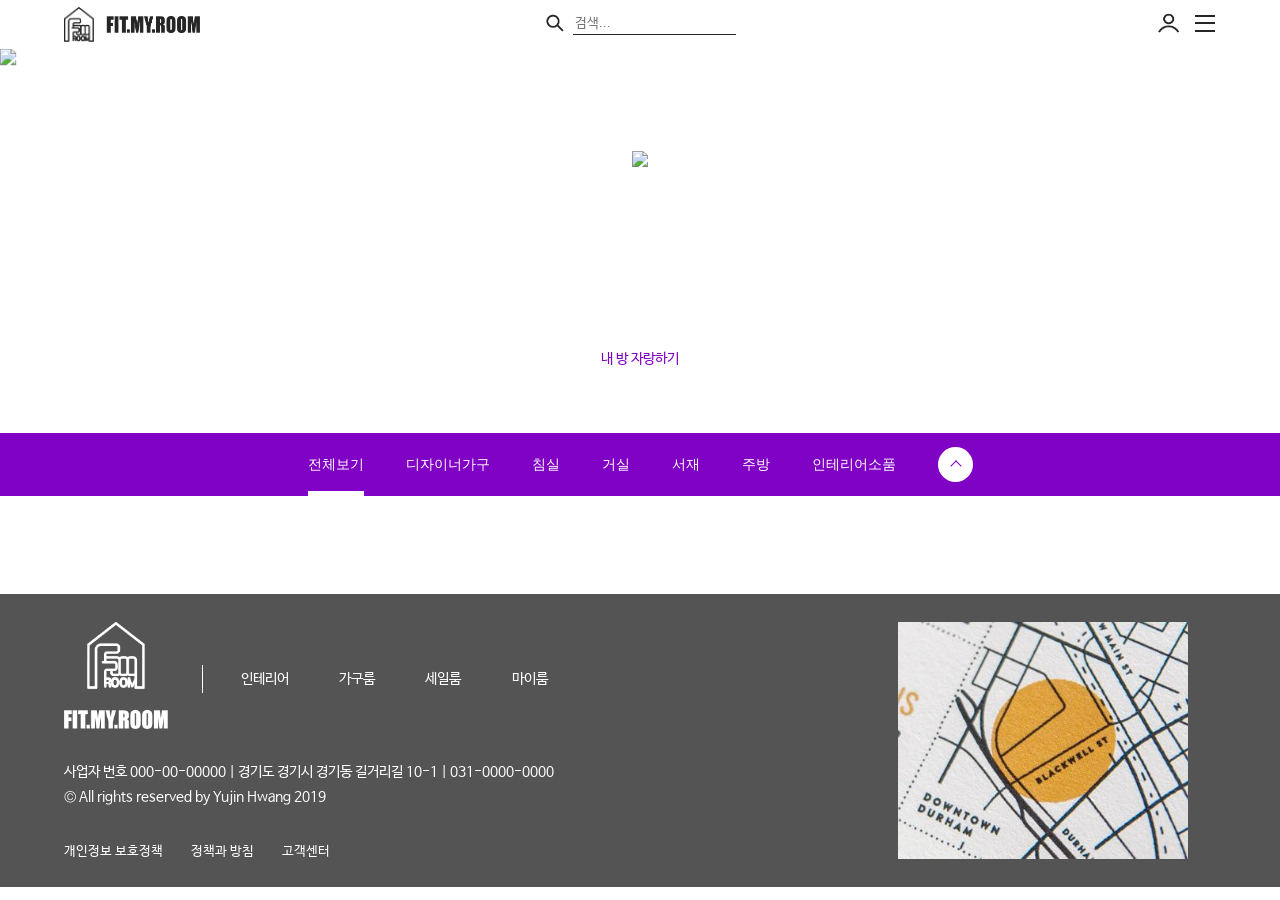
==== furniture/index.html @ b753b4b2 "190417" ====
<!DOCTYPE html>
<html lang="ko">
<head>
	<meta charset="UTF-8">
	<meta http-equiv="Content-Type" content="text/html; charset=utf-8" />
	<meta name="viewport" content="width=device-width, initial-scale=1, shrink-to-fit=no">
	<meta name="author" content="Yujin Hwang" />
	<meta name="description" content="Study case for my portfolio" />
	<meta name="Resource-type" content="Document" />
	<meta http-equiv="X-UA-Compatible" content="IE=edge" />
	<meta property="og:title" content="핏마이룸">
	<meta property="og:image" content="https://majinmaru.github.io/fitmyroom/common/images/og.jpg">
	<meta property="og:description" content="인테리어 공유 기반 가구 쇼핑몰">
	<title>FIT-MY-ROOM:FURNITURE</title>
	<link rel="stylesheet" type="text/css" href="https://majinmaru.github.io/fitmyroom/vendor/stylesheets/reset.css" />
	<link rel="stylesheet" type="text/css" href="https://majinmaru.github.io/fitmyroom/common/stylesheets/css/header.css" />
	<link rel="stylesheet" type="text/css" href="stylesheets/css/index.css" />
	<link rel="stylesheet" type="text/css" href="https://majinmaru.github.io/fitmyroom/common/stylesheets/css/footer.css" />
	<script src="https://ajax.googleapis.com/ajax/libs/jquery/1.8.3/jquery.min.js"></script>
</head>
<body>
	<header class="header">
		<div class="nav">
			<div class="nav-left">
				<a href="https://majinmaru.github.io/fitmyroom/home/index.html" class="nav-left__symbol">
					<img src="https://majinmaru.github.io/fitmyroom/common/images/symbol.png" />
				</a>
				<a href="https://majinmaru.github.io/fitmyroom/home/index.html" class="nav-left__logo">
					<img src="https://majinmaru.github.io/fitmyroom/common/images/logo.png" />
				</a>
			</div>
			<div class="nav-center">
				<div class="nav-center__search-icon">
					<img src="https://majinmaru.github.io/fitmyroom/common/images/search-icon.png" />
				</div>
				<div class="nav-center__search-input">
					<input type="text" name="검색" placeholder="검색...">
				</div>
			</div>
			<div class="nav-right">
				<div class="nav-right__login">
					<img src="https://majinmaru.github.io/fitmyroom/common/images/login.png" />
				</div>
				<div class="nav-right__menu">
					<span></span>
					<span></span>
					<span></span>
				</div>
			</div>
		</div>
		<div class="bottom">
			<div class="bottom-gnb">
				<ul class="gnb-list">
					<li class="gnb-list__tab">
						<span>인테리어</span>
					</li>
					<li class="gnb-list__tab">
						<span>가구룸</span>
					</li>
					<li class="gnb-list__tab">
						<span>세일룸</span>
					</li>
					<li class="gnb-list__tab">
						<span>마이룸</span>
					</li>
				</ul>
				<div class="gnb-content">
					<div class="gnb-content__box">
						<a href="https://majinmaru.github.io/fitmyroom/interior/index.html" class="box-goto">
							<span>전체보기</span>
						</a>
						<a href="#" class="box-goto">
							<span>명예의 전당</span>
						</a>
						<a href="#" class="box-goto">
							<span>트렌드 2019</span>
						</a>
						<a href="#" class="box-goto">
							<span>룩마이룸</span>
						</a>
					</div>
					<div class="gnb-content__box">
						<a href="https://majinmaru.github.io/fitmyroom/furniture/index.html" class="box-goto">
							<span>전체보기</span>
						</a>
						<a href="#" class="box-goto">
							<span>디자이너 가구</span>
						</a>
						<a href="#" class="box-goto">
							<span>침실</span>
						</a>
						<a href="#" class="box-goto">
							<span>거실</span>
						</a>
						<a href="#" class="box-goto">
							<span>서재</span>
						</a>
						<a href="#" class="box-goto">
							<span>주방</span>
						</a>
						<a href="#" class="box-goto">
							<span>인테리어 소품</span>
						</a>
					</div>
					<div class="gnb-content__box">
						<a href="#" class="box-goto">
							<span>전체보기</span>
						</a>
						<a href="#" class="box-goto">
							<span>2019 S/S 기획전</span>
						</a>
						<a href="#" class="box-goto">
							<span>타임세일</span>
						</a>
						<a href="#" class="box-goto">
							<span>클리어런스</span>
						</a>
					</div>
					<div class="gnb-content__box">
						<a href="#" class="box-goto">
							<span>로그인</span>
						</a>
						<a href="#" class="box-goto">
							<span>마이페이지</span>
						</a>
						<a href="#" class="box-goto">
							<span>장바구니</span>
						</a>
					</div>
				</div>
			</div>
			<div class="bottom-ad">
				<img src="https://majinmaru.github.io/fitmyroom/common/images/nav-ad.jpg">
				<p class="ad-text">2019 S/S 조명</p>
			</div>
		</div>
	</header>
	<section class="main">
		<div class="main-bg">
			<img src="./images/main-bg.jpg" />
		</div>
		<div class="main-text">
			<div class="main-text__title">
				<img src="./images/title.png" />
			</div>
			<div class="main-text__desc">하늘 아래 같은 방은 없다</div>
			<a href="#" class="main-text__btn">내 방 자랑하기</a>
		</div>
	</section>
	<section class="lnb">
		<ul class="lnb-list">
			<li class="lnb-tab active"><a href="#">전체보기</a></li>
			<li class="lnb-tab"><a href="#">디자이너가구</a></li>
			<li class="lnb-tab"><a href="#">침실</a></li>
			<li class="lnb-tab"><a href="#">거실</a></li>
			<li class="lnb-tab"><a href="#">서재</a></li>
			<li class="lnb-tab"><a href="#">주방</a></li>
			<li class="lnb-tab"><a href="#">인테리어소품</a></li>
			<li class="lnb-top-btn"><span class="scroll-top-btn"></span></li>
		</ul>
	</section>


	<footer class="footer">
		<div class="footer-info">
			<div class="footer-info__top">
				<a href="https://majinmaru.github.io/fitmyroom/home/index.html" class="top-logo">
					<img src="https://majinmaru.github.io/fitmyroom/common/images/logo-full-white.png" alt="로고" />
				</a>
				<div class="top-sitemap">
					<div class="top-sitemap__tab">
						<a href="https://majinmaru.github.io/fitmyroom/interior/index.html">인테리어</a>
					</div>
					<div class="top-sitemap__tab">
						<a href="#">가구룸</a>
					</div>
					<div class="top-sitemap__tab">
						<a href="#">세일룸</a>
					</div>
					<div class="top-sitemap__tab">
						<a href="#">마이룸</a>
					</div>
				</div>
			</div>
			<div class="footer-info__bottom">
				<div class="bottom-text">
					<p class="text-company">사업자 번호 000-00-00000  |  경기도 경기시 경기동 길거리길 10-1  |  031-0000-0000</p>
					<p class="text-rights">&copy; All rights reserved by Yujin Hwang 2019</p>
				</div>
				<div class="bottom-tab">
					<span>개인정보 보호정책</span>
					<span>정책과 방침</span>
					<span>고객센터</span>
				</div>
			</div>
		</div>
		<div class="footer-map">
			<div class="footer-map__img"></div>
		</div>
	</footer>
	<script type="text/javascript" src="https://majinmaru.github.io/fitmyroom/common/javascripts/common.js"></script>
	<script type="text/javascript" src="./javascripts/index.js"></script>
</body>
</html>
---- furniture/stylesheets/css/index.css ----
@font-face { font-family: 'impactregular'; src: url("../../../font/impact_0.ttf") format("woff"); font-weight: normal; font-style: normal; }
@font-face { font-family: 'BM DoHyeon'; src: url("../../../font/BMDoHyeon.eot"); src: url("../../../font/BMDoHyeon.eot?#iefix") format("embedded-opentype"), url("../../../font/BMDoHyeon.woff2") format("woff2"), url("../../../font/BMDoHyeon.woff") format("woff"), url("../../../font/BMDoHyeon.ttf") format("truetype"); font-weight: normal; font-style: normal; }
/*
@font-face { 
	font-family: 'NanumBarunGothic'; 
	font-style: normal; 
	font-weight: 400; 
	src: url('https://cdn.jsdelivr.net/font-nanumlight/1.0/NanumBarunGothicWeb.eot'); 
	src: url('https://cdn.jsdelivr.net/font-nanumlight/1.0/NanumBarunGothicWeb.eot?#iefix') format('embedded-opentype'), 
		url('https://cdn.jsdelivr.net/font-nanumlight/1.0/NanumBarunGothicWeb.woff') format('woff'), 
		url('https://cdn.jsdelivr.net/font-nanumlight/1.0/NanumBarunGothicWeb.ttf') format('truetype'); 
} 
@font-face { 
	font-family: 'NanumBarunGothic'; 
	font-style: normal; 
	font-weight: 700; 
	src: url('https://cdn.jsdelivr.net/font-nanumlight/1.0/NanumBarunGothicWebBold.eot'); 
	src: url('https://cdn.jsdelivr.net/font-nanumlight/1.0/NanumBarunGothicWebBold.eot?#iefix') format('embedded-opentype'), 
		url('https://cdn.jsdelivr.net/font-nanumlight/1.0/NanumBarunGothicWebBold.woff') format('woff'), 
		url('https://cdn.jsdelivr.net/font-nanumlight/1.0/NanumBarunGothicWebBold.ttf') format('truetype') 
} 

@font-face { 
	font-family: 'NanumBarunGothic'; 
	font-style: normal; 
	font-weight: 300; 
	src: url('https://cdn.jsdelivr.net/font-nanumlight/1.0/NanumBarunGothicWebLight.eot'); 
	src: url('https://cdn.jsdelivr.net/font-nanumlight/1.0/NanumBarunGothicWebLight.eot?#iefix') format('embedded-opentype'), 
	url('https://cdn.jsdelivr.net/font-nanumlight/1.0/NanumBarunGothicWebLight.woff') format('woff'), 
	url('https://cdn.jsdelivr.net/font-nanumlight/1.0/NanumBarunGothicWebLight.ttf') format('truetype'); 
}
*/
@font-face { font-family: 'NanumBarunGothic'; src: url("../../../font/NanumBarunGothicLight.eot"); src: url("../../../font/NanumBarunGothicLight.eot?#iefix") format("embedded-opentype"), url("../../../font/NanumBarunGothicLight.woff2") format("woff2"), url("../../../font/NanumBarunGothicLight.woff") format("woff"), url("../../../font/NanumBarunGothicLight.ttf") format("truetype"); font-weight: 300; font-style: normal; }
@font-face { font-family: 'NanumBarunGothic'; src: url("../../../font/NanumBarunGothic.eot"); src: url("../../../font/NanumBarunGothic.eot?#iefix") format("embedded-opentype"), url("../../../font/NanumBarunGothic.woff2") format("woff2"), url("../../../font/NanumBarunGothic.woff") format("woff"), url("../../../font/NanumBarunGothic.ttf") format("truetype"); font-weight: normal; font-style: normal; }
@font-face { font-family: 'NanumBarunGothic'; src: url("../../../font/NanumBarunGothicBold.eot"); src: url("../../../font/NanumBarunGothicBold.eot?#iefix") format("embedded-opentype"), url("../../../font/NanumBarunGothicBold.woff2") format("woff2"), url("../../../font/NanumBarunGothicBold.woff") format("woff"), url("../../../font/NanumBarunGothicBold.ttf") format("truetype"); font-weight: bold; font-style: normal; }
@font-face { font-family: 'NanumBarunGothic'; src: url("../../../font/NanumBarunGothicUltraLight.eot"); src: url("../../../font/NanumBarunGothicUltraLight.eot?#iefix") format("embedded-opentype"), url("../../../font/NanumBarunGothicUltraLight.woff2") format("woff2"), url("../../../font/NanumBarunGothicUltraLight.woff") format("woff"), url("../../../font/NanumBarunGothicUltraLight.ttf") format("truetype"); font-weight: 200; font-style: normal; }
@-webkit-keyframes to-left { 0% { -webkit-transform: translate(20px, 0); opacity: 0; }
  50% { opacity: 1; }
  100% { -webkit-transform: translate(0, 0); opacity: 1; } }
@-moz-keyframes to-left { 0% { -moz-transform: translate(20px, 0); opacity: 0; }
  50% { opacity: 1; }
  100% { -moz-transform: translate(0, 0); opacity: 1; } }
@keyframes to-left { 0% { transform: translate(20px, 0); opacity: 0; }
  50% { opacity: 1; }
  100% { transform: translate(0, 0); opacity: 1; } }
@-webkit-keyframes navi-line { 0% { width: 0; }
  100% { width: 100%; } }
@-moz-keyframes navi-line { 0% { width: 0; }
  100% { width: 100%; } }
@keyframes navi-line { 0% { width: 0; }
  100% { width: 100%; } }
@-webkit-keyframes bg-move { 0% { background-position: 0% 0%; }
  100% { background-position: 50% 80%; } }
@-moz-keyframes bg-move { 0% { background-position: 0% 0%; }
  100% { background-position: 50% 80%; } }
@keyframes bg-move { 0% { background-position: 0% 0%; }
  100% { background-position: 50% 80%; } }
@-webkit-keyframes img-scale { 0% { -webkit-transform: scale(1); }
  100% { -webkit-transform: scale(1.05); } }
@-moz-keyframes img-scale { 0% { -moz-transform: scale(1); }
  100% { -moz-transform: scale(1.05); } }
@keyframes img-scale { 0% { transform: scale(1); }
  100% { transform: scale(1.05); } }
html { font-size: 14px; -webkit-font-smoothing: antialiased; -moz-osx-font-smoothing: grayscale; text-rendering: optimizeLegibility; }

body { width: 100%; overflow-x: hidden; }

.margin { width: 100%; position: relative; height: 3.5rem; }

.main { width: 100%; position: relative; }
.main .main-bg { width: 100%; height: 30vw; position: relative; overflow: hidden; }
.main .main-bg img { width: 100%; -webkit-animation: img-scale 5s ease; animation: img-scale 5s ease; -webkit-transform: scale(1.05); -ms-transform: scale(1.05); transform: scale(1.05); }
.main .main-text { width: 21%; height: 20vw; position: absolute; top: 5vw; left: 39.5%; -webkit-box-sizing: border-box; -moz-box-sizing: border-box; box-sizing: border-box; padding: 3%; }
.main .main-text .main-text__title { width: 100%; height: 30%; display: -webkit-box; display: -ms-flexbox; display: flex; -webkit-box-pack: center; -ms-flex-pack: center; justify-content: center; }
.main .main-text .main-text__title img { height: 100%; }
.main .main-text .main-text__desc { width: 50%; margin-left: 25%; text-align: center; font-family: 'NanumBarunGothic'; font-weight: bold; font-size: 1rem; letter-spacing: 0.2rem; color: white; line-height: 1.5; word-break: keep-all; margin-top: 3rem; }
.main .main-text .main-text__btn { text-decoration: none; color: #8002c4; font-family: 'NanumBarunGothic'; font-size: 1rem; width: 100%; text-align: center; width: 70%; height: 3rem; line-height: 3rem; background-color: white; -webkit-transition: all 0.5s ease; -o-transition: all 0.5s ease; transition: all 0.5s ease; margin-left: 15%; display: block; margin-top: 2rem; }
.main .main-text .main-text__btn:hover { background-color: #a537ed; color: white; }

.lnb { width: 100%; position: relative; }
.lnb .lnb-list { width: 100%; height: 4.5rem; display: -webkit-box; display: -ms-flexbox; display: flex; -webkit-box-sizing: border-box; -moz-box-sizing: border-box; box-sizing: border-box; -webkit-box-pack: center; -ms-flex-pack: center; justify-content: center; padding: 0 15%; background-color: #8002c4; }
.lnb .lnb-list .lnb-tab { list-style: none; display: inline; margin-left: 3rem; height: 4.5rem; position: relative; }
.lnb .lnb-list .lnb-tab:nth-of-type(1) { margin-left: 0; }
.lnb .lnb-list .lnb-tab.active:after { content: ''; position: absolute; bottom: 0; left: calc((100% - 4rem) / 2); width: 4rem; height: 5px; background-color: white; }
.lnb .lnb-list .lnb-tab a { line-height: 4.5rem; font-size: 1rem; color: white; text-decoration: none; display: inline; }
.lnb .lnb-list .lnb-top-btn { list-style: none; display: inline; margin-left: 3rem; height: 4.5rem; position: relative; }
.lnb .lnb-list .lnb-top-btn .scroll-top-btn { width: 2.5rem; height: 2.5rem; border-radius: 2.5rem; background-color: white; position: relative; margin-top: 1rem; display: inline-block; }
.lnb .lnb-list .lnb-top-btn .scroll-top-btn:after { content: ''; width: 0.5rem; height: 0.5rem; border-top: 1px solid #8002c4; border-left: 1px solid #8002c4; display: inline-block; position: absolute; top: 1.1rem; left: 1rem; -webkit-transform: rotate(45deg); -ms-transform: rotate(45deg); transform: rotate(45deg); cursor: pointer; }

/*# sourceMappingURL=index.css.map */
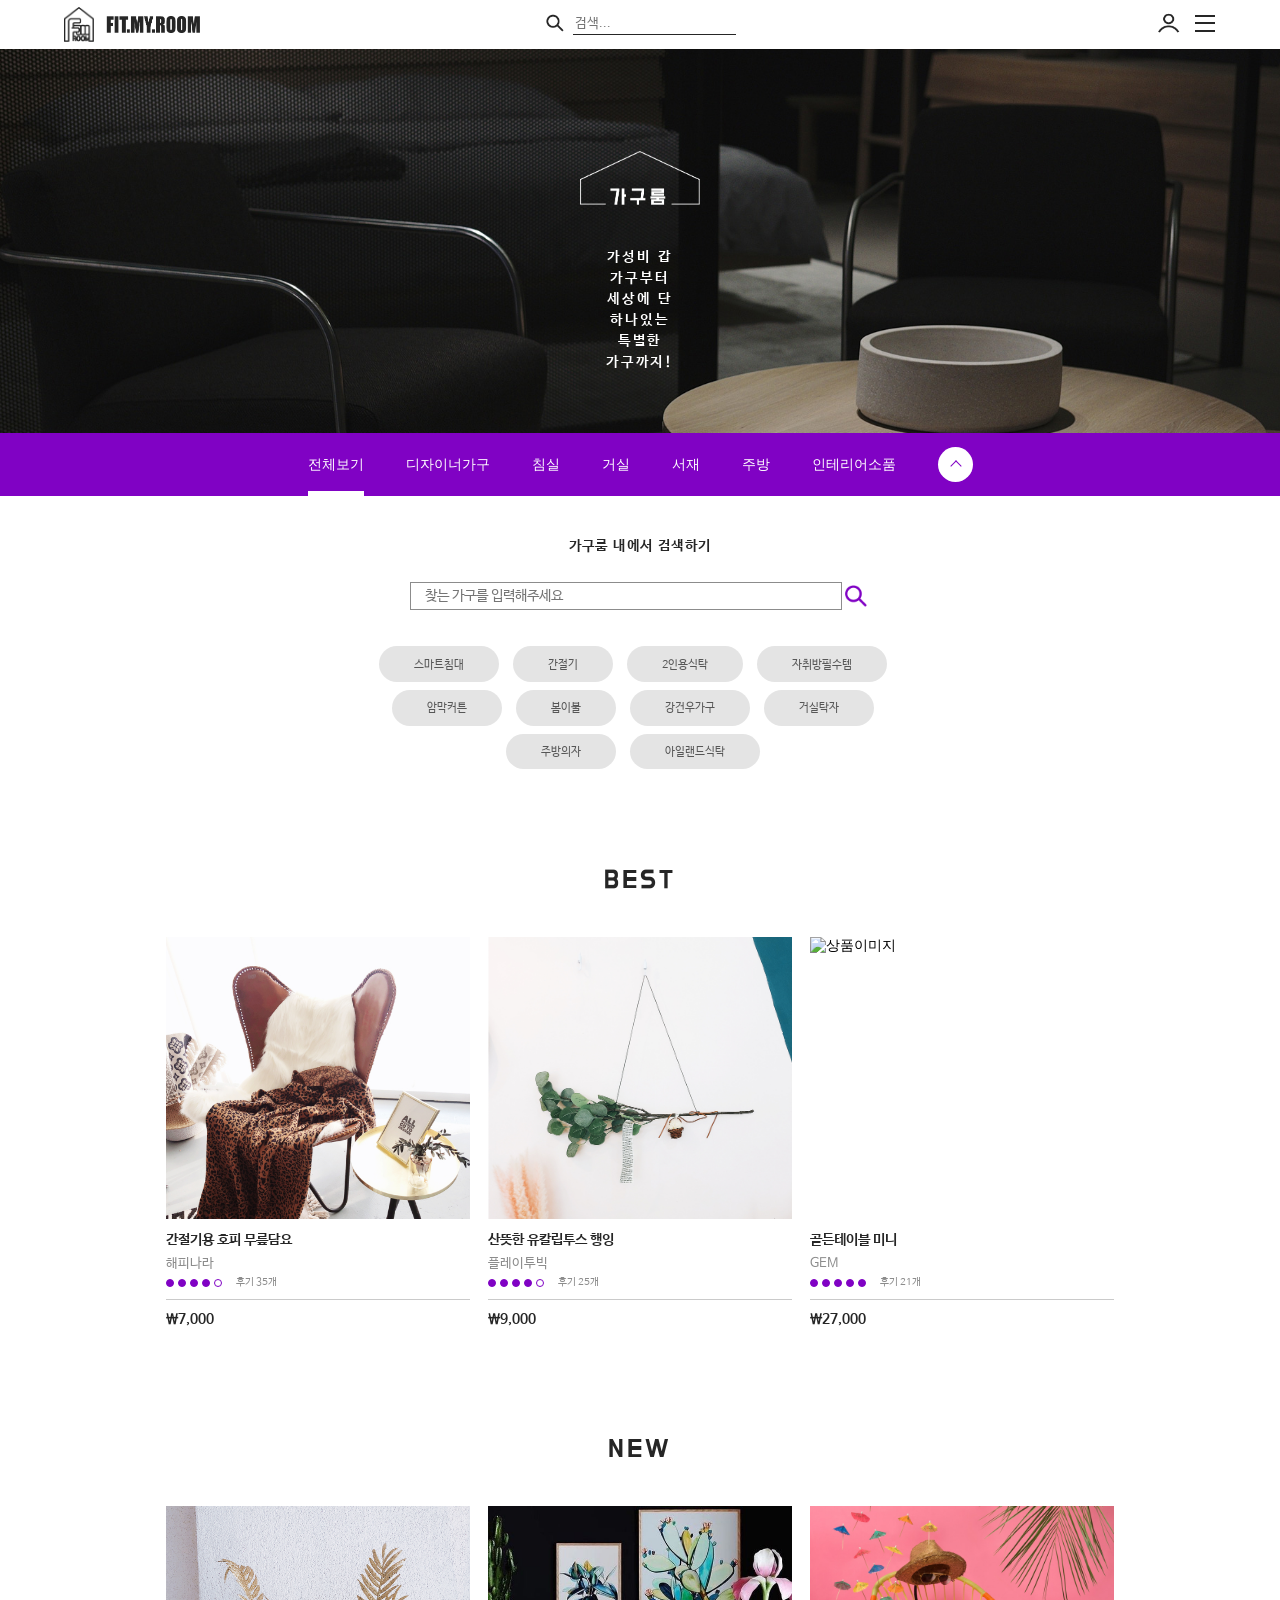
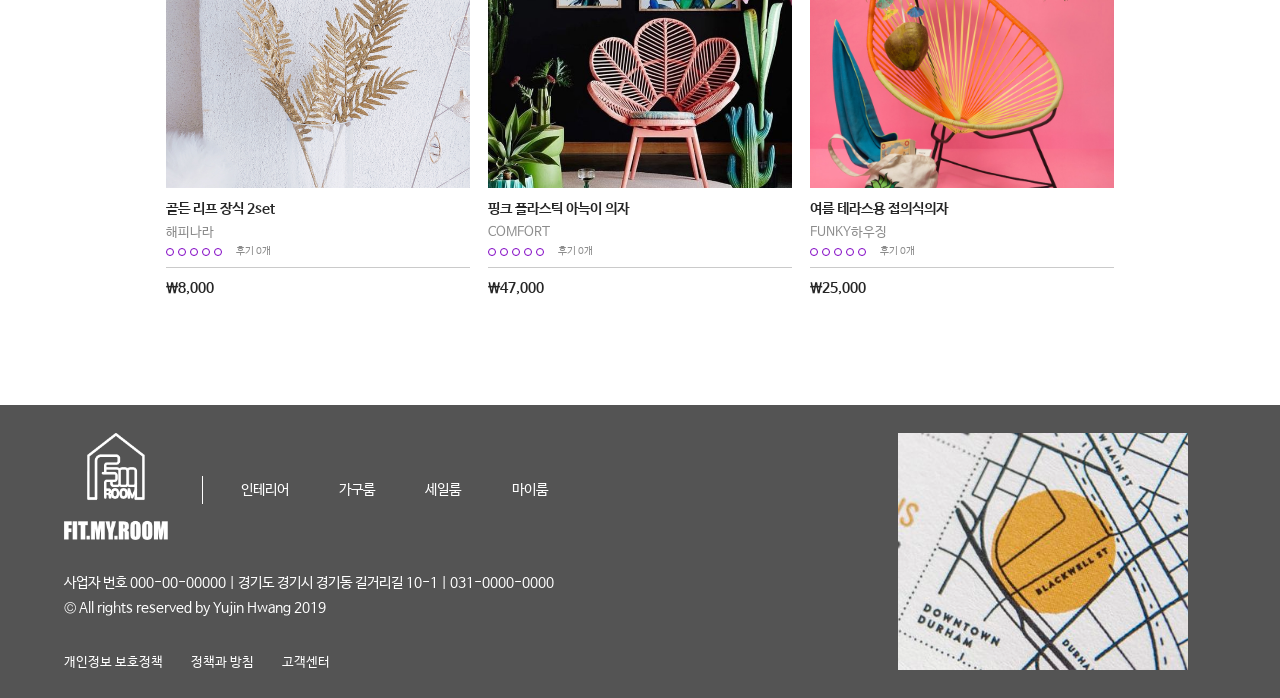
==== commit 663dd5fa: "190417 go" ====
--- a/furniture/index.html
+++ b/furniture/index.html
@@ -143,8 +143,7 @@
 			<div class="main-text__title">
 				<img src="./images/title.png" />
 			</div>
-			<div class="main-text__desc">하늘 아래 같은 방은 없다</div>
-			<a href="#" class="main-text__btn">내 방 자랑하기</a>
+			<div class="main-text__desc">가성비 갑 가구부터 세상에 단 하나있는 특별한 가구까지!</div>
 		</div>
 	</section>
 	<section class="lnb">
@@ -159,7 +158,152 @@
 			<li class="lnb-top-btn"><span class="scroll-top-btn"></span></li>
 		</ul>
 	</section>
-
+	<section class="page-tab">
+		<div class="all-wrapper">
+			<div class="all-search">
+				<div class="all-search__title">가구룸 내에서 검색하기</div>
+				<div class="all-search__box">
+					<input type="text" name="가구룸내에서 검색" class="box-input" placeholder="찾는 가구를 입력해주세요">
+					<span class="box-search-icon">
+						<img src="https://majinmaru.github.io/fitmyroom/common/images/search-icon-purple.png">
+					</span>
+				</div>
+				<div class="all-search__hashtag">
+					<span class="hashtag-tab">스마트침대</span>
+					<span class="hashtag-tab">간절기</span>
+					<span class="hashtag-tab">2인용식탁</span>
+					<span class="hashtag-tab">자취방필수템</span>
+					<span class="hashtag-tab">암막커튼</span>
+					<span class="hashtag-tab">봄이불</span>
+					<span class="hashtag-tab">강건우가구</span>
+					<span class="hashtag-tab">거실탁자</span>
+					<span class="hashtag-tab">주방의자</span>
+					<span class="hashtag-tab">아일랜드식탁</span>
+				</div>
+			</div>
+			<div class="all-best">
+				<h1 class="title-h1">BEST</h1>
+				<div class="all-best__item-list">
+					<div class="all-best__item">
+						<div class="best-item-img">
+							<img src="images/best-01.png" alt="상품이미지" />
+						</div>
+						<div class="best-item-title">간절기용 호피 무릎담요</div>
+						<div class="best-item-brand">해피나라</div>
+						<div class="best-item-eval">
+							<div class="best-item-eval__dots">
+								<span class="eval-dot full"></span>
+								<span class="eval-dot full"></span>
+								<span class="eval-dot full"></span>
+								<span class="eval-dot full"></span>
+								<span class="eval-dot empty"></span>
+							</div>
+							<span class="best-item-eval__review">후기 35개</span>
+						</div>
+						<div class="best-item-price">&#8361;7,000</div>
+					</div>
+					<div class="all-best__item">
+						<div class="best-item-img">
+							<img src="images/best-02.png" alt="상품이미지" />
+						</div>
+						<div class="best-item-title">산뜻한 유칼립투스 행잉</div>
+						<div class="best-item-brand">플레이투빅</div>
+						<div class="best-item-eval">
+							<div class="best-item-eval__dots">
+								<span class="eval-dot full"></span>
+								<span class="eval-dot full"></span>
+								<span class="eval-dot full"></span>
+								<span class="eval-dot full"></span>
+								<span class="eval-dot empty"></span>
+							</div>
+							<span class="best-item-eval__review">후기 25개</span>
+						</div>
+						<div class="best-item-price">&#8361;9,000</div>
+					</div>
+					<div class="all-best__item">
+						<div class="best-item-img">
+							<img src="images/best-03.jpg" alt="상품이미지" />
+						</div>
+						<div class="best-item-title">골든테이블 미니</div>
+						<div class="best-item-brand">GEM</div>
+						<div class="best-item-eval">
+							<div class="best-item-eval__dots">
+								<span class="eval-dot full"></span>
+								<span class="eval-dot full"></span>
+								<span class="eval-dot full"></span>
+								<span class="eval-dot full"></span>
+								<span class="eval-dot full"></span>
+							</div>
+							<span class="best-item-eval__review">후기 21개</span>
+						</div>
+						<div class="best-item-price">&#8361;27,000</div>
+					</div>
+				</div>
+			</div>
+			<div class="all-new">
+				<h1 class="title-h1">NEW</h1>
+				<div class="all-new__item-list">
+					<div class="all-new__item">
+						<div class="new-item-img">
+							<img src="images/new-01.png" alt="상품이미지" />
+						</div>
+						<div class="new-item-title">골든 리프 장식 2set</div>
+						<div class="new-item-brand">해피나라</div>
+						<div class="new-item-eval">
+							<div class="new-item-eval__dots">
+								<span class="eval-dot empty"></span>
+								<span class="eval-dot empty"></span>
+								<span class="eval-dot empty"></span>
+								<span class="eval-dot empty"></span>
+								<span class="eval-dot empty"></span>
+							</div>
+							<span class="new-item-eval__review">후기 0개</span>
+						</div>
+						<div class="new-item-price">&#8361;8,000</div>
+					</div>
+					<div class="all-new__item">
+						<div class="new-item-img">
+							<img src="images/new-02.jpg" alt="상품이미지" />
+						</div>
+						<div class="new-item-title">핑크 플라스틱 아늑이 의자</div>
+						<div class="new-item-brand">COMFORT</div>
+						<div class="new-item-eval">
+							<div class="new-item-eval__dots">
+								<span class="eval-dot empty"></span>
+								<span class="eval-dot empty"></span>
+								<span class="eval-dot empty"></span>
+								<span class="eval-dot empty"></span>
+								<span class="eval-dot empty"></span>
+							</div>
+							<span class="new-item-eval__review">후기 0개</span>
+						</div>
+						<div class="new-item-price">&#8361;47,000</div>
+					</div>
+					<div class="all-new__item">
+						<div class="new-item-img">
+							<img src="images/new-03.jpg" alt="상품이미지" />
+						</div>
+						<div class="new-item-title">여름 테라스용 접의식의자</div>
+						<div class="new-item-brand">FUNKY하우징</div>
+						<div class="new-item-eval">
+							<div class="new-item-eval__dots">
+								<span class="eval-dot empty"></span>
+								<span class="eval-dot empty"></span>
+								<span class="eval-dot empty"></span>
+								<span class="eval-dot empty"></span>
+								<span class="eval-dot empty"></span>
+							</div>
+							<span class="new-item-eval__review">후기 0개</span>
+						</div>
+						<div class="new-item-price">&#8361;25,000</div>
+					</div>
+				</div>
+			</div>
+			<div class="all-designerbrand"></div>
+			<div class="all-bedroom"></div>
+			<div class="all-livingroom"></div>
+		</div>
+	</section>
 
 	<footer class="footer">
 		<div class="footer-info">
--- a/furniture/stylesheets/css/index.css
+++ b/furniture/stylesheets/css/index.css
@@ -74,8 +74,6 @@
 .main .main-text .main-text__title { width: 100%; height: 30%; display: -webkit-box; display: -ms-flexbox; display: flex; -webkit-box-pack: center; -ms-flex-pack: center; justify-content: center; }
 .main .main-text .main-text__title img { height: 100%; }
 .main .main-text .main-text__desc { width: 50%; margin-left: 25%; text-align: center; font-family: 'NanumBarunGothic'; font-weight: bold; font-size: 1rem; letter-spacing: 0.2rem; color: white; line-height: 1.5; word-break: keep-all; margin-top: 3rem; }
-.main .main-text .main-text__btn { text-decoration: none; color: #8002c4; font-family: 'NanumBarunGothic'; font-size: 1rem; width: 100%; text-align: center; width: 70%; height: 3rem; line-height: 3rem; background-color: white; -webkit-transition: all 0.5s ease; -o-transition: all 0.5s ease; transition: all 0.5s ease; margin-left: 15%; display: block; margin-top: 2rem; }
-.main .main-text .main-text__btn:hover { background-color: #a537ed; color: white; }
 
 .lnb { width: 100%; position: relative; }
 .lnb .lnb-list { width: 100%; height: 4.5rem; display: -webkit-box; display: -ms-flexbox; display: flex; -webkit-box-sizing: border-box; -moz-box-sizing: border-box; box-sizing: border-box; -webkit-box-pack: center; -ms-flex-pack: center; justify-content: center; padding: 0 15%; background-color: #8002c4; }
@@ -84,7 +82,55 @@
 .lnb .lnb-list .lnb-tab.active:after { content: ''; position: absolute; bottom: 0; left: calc((100% - 4rem) / 2); width: 4rem; height: 5px; background-color: white; }
 .lnb .lnb-list .lnb-tab a { line-height: 4.5rem; font-size: 1rem; color: white; text-decoration: none; display: inline; }
 .lnb .lnb-list .lnb-top-btn { list-style: none; display: inline; margin-left: 3rem; height: 4.5rem; position: relative; }
-.lnb .lnb-list .lnb-top-btn .scroll-top-btn { width: 2.5rem; height: 2.5rem; border-radius: 2.5rem; background-color: white; position: relative; margin-top: 1rem; display: inline-block; }
-.lnb .lnb-list .lnb-top-btn .scroll-top-btn:after { content: ''; width: 0.5rem; height: 0.5rem; border-top: 1px solid #8002c4; border-left: 1px solid #8002c4; display: inline-block; position: absolute; top: 1.1rem; left: 1rem; -webkit-transform: rotate(45deg); -ms-transform: rotate(45deg); transform: rotate(45deg); cursor: pointer; }
+.lnb .lnb-list .lnb-top-btn .scroll-top-btn { width: 2.5rem; height: 2.5rem; border-radius: 2.5rem; background-color: white; position: relative; margin-top: 1rem; display: inline-block; cursor: pointer; }
+.lnb .lnb-list .lnb-top-btn .scroll-top-btn:after { content: ''; width: 0.5rem; height: 0.5rem; border-top: 1px solid #8002c4; border-left: 1px solid #8002c4; display: inline-block; position: absolute; top: 1.1rem; left: 1rem; -webkit-transform: rotate(45deg); -ms-transform: rotate(45deg); transform: rotate(45deg); }
+
+.title-h1 { font-size: 1.6rem; color: #262626; letter-spacing: 0.2rem; width: 100%; text-align: center; font-family: 'BM DoHyeon'; position: relative; }
+
+.page-tab { width: 100%; position: relative; }
+.page-tab .all-wrapper { width: 100%; position: relative; }
+.page-tab .all-wrapper .all-search { width: 100%; -webkit-box-sizing: border-box; -moz-box-sizing: border-box; box-sizing: border-box; padding: 0 5%; margin-top: 3rem; }
+.page-tab .all-wrapper .all-search .all-search__title { font-family: 'NanumBarunGothic'; color: #262626; letter-spacing: 0.1rem; font-size: 1rem; font-weight: bold; width: 100%; text-align: center; }
+.page-tab .all-wrapper .all-search .all-search__box { width: 40%; height: 2rem; margin-left: 30%; margin-top: 2rem; display: -webkit-box; display: -ms-flexbox; display: flex; }
+.page-tab .all-wrapper .all-search .all-search__box .box-input { border: 1px solid #8c8c8c; width: calc(100% - 2rem); height: 100%; background-color: transparent; font-size: 1rem; line-height: 2rem; font-family: 'NanumBarunGothic'; color: #565656; -webkit-box-sizing: border-box; -moz-box-sizing: border-box; box-sizing: border-box; padding-left: 1rem; }
+.page-tab .all-wrapper .all-search .all-search__box .box-search-icon { width: 2rem; height: 100%; display: inline-block; cursor: pointer; }
+.page-tab .all-wrapper .all-search .all-search__box .box-search-icon img { width: 100%; }
+.page-tab .all-wrapper .all-search .all-search__hashtag { width: 50%; margin-left: 25%; margin-top: 2rem; display: -webkit-box; display: -ms-flexbox; display: flex; -webkit-box-pack: center; -ms-flex-pack: center; justify-content: center; -ms-flex-wrap: wrap; flex-wrap: wrap; text-align: center; }
+.page-tab .all-wrapper .all-search .all-search__hashtag .hashtag-tab { font-size: 0.8rem; padding: 0.8rem 2.5rem; border-radius: 2.4rem; background-color: #e4e4e4; color: #565656; font-family: 'NanumBarunGothic'; cursor: pointer; margin-right: 1rem; margin-top: 0.6rem; -webkit-transition: all 0.5s ease; -o-transition: all 0.5s ease; transition: all 0.5s ease; display: inline-block; }
+.page-tab .all-wrapper .all-search .all-search__hashtag .hashtag-tab:hover { background-color: #8002c4; color: white; }
+.page-tab .all-wrapper .all-best { margin-top: 7rem; width: 100%; position: relative; -webkit-box-sizing: border-box; -moz-box-sizing: border-box; box-sizing: border-box; padding: 0 13%; }
+.page-tab .all-wrapper .all-best .all-best__item-list { width: 100%; display: -webkit-box; display: -ms-flexbox; display: flex; margin-top: 3rem; }
+.page-tab .all-wrapper .all-best .all-best__item-list .all-best__item { width: 32%; margin-left: 2%; }
+.page-tab .all-wrapper .all-best .all-best__item-list .all-best__item:nth-of-type(1) { margin-left: 0; }
+.page-tab .all-wrapper .all-best .all-best__item-list .all-best__item .best-item-img { width: 100%; height: 22vw; overflow: hidden; position: relative; }
+.page-tab .all-wrapper .all-best .all-best__item-list .all-best__item .best-item-img img { width: 100%; }
+.page-tab .all-wrapper .all-best .all-best__item-list .all-best__item .best-item-title { width: 100%; height: 1rem; position: relative; margin-top: 1rem; font-size: 1rem; line-height: 1; font-weight: bold; font-family: 'NanumBarunGothic'; color: #262626; cursor: pointer; white-space: nowrap; overflow: hidden; text-overflow: ellipsis; }
+.page-tab .all-wrapper .all-best .all-best__item-list .all-best__item .best-item-title:hover { text-decoration: underline; }
+.page-tab .all-wrapper .all-best .all-best__item-list .all-best__item .best-item-brand { font-family: 'NanumBarunGothic'; font-size: 0.9rem; margin-top: 0.8rem; color: #8c8c8c; line-height: 1; cursor: pointer; }
+.page-tab .all-wrapper .all-best .all-best__item-list .all-best__item .best-item-brand:hover { text-decoration: underline; }
+.page-tab .all-wrapper .all-best .all-best__item-list .all-best__item .best-item-eval { margin-top: 0.4rem; width: 100%; display: -webkit-box; display: -ms-flexbox; display: flex; position: relative; }
+.page-tab .all-wrapper .all-best .all-best__item-list .all-best__item .best-item-eval .best-item-eval__dots { width: 70px; height: 1rem; display: -webkit-box; display: -ms-flexbox; display: flex; }
+.page-tab .all-wrapper .all-best .all-best__item-list .all-best__item .best-item-eval .best-item-eval__dots .eval-dot { display: inline-block; width: 8px; height: 8px; border-radius: 8px; margin-right: 4px; margin-top: calc((1rem - 8px) / 2); -webkit-box-sizing: border-box; -moz-box-sizing: border-box; box-sizing: border-box; border: 1px solid #8002c4; }
+.page-tab .all-wrapper .all-best .all-best__item-list .all-best__item .best-item-eval .best-item-eval__dots .eval-dot.full { background-color: #8002c4; }
+.page-tab .all-wrapper .all-best .all-best__item-list .all-best__item .best-item-eval .best-item-eval__dots .eval-dot.empty { background-color: white; }
+.page-tab .all-wrapper .all-best .all-best__item-list .all-best__item .best-item-eval .best-item-eval__review { position: relative; width: calc(100% - 70px); font-family: 'NanumBarunGothic'; font-size: 0.7rem; line-height: 1rem; height: 1rem; color: #8c8c8c; -webkit-box-sizing: border-box; -moz-box-sizing: border-box; box-sizing: border-box; display: inline-block; }
+.page-tab .all-wrapper .all-best .all-best__item-list .all-best__item .best-item-price { width: 100%; position: relative; border-top: 1px solid #cacaca; -webkit-box-sizing: border-box; -moz-box-sizing: border-box; box-sizing: border-box; margin-top: 0.6rem; margin-bottom: 0.8rem; font-family: 'NanumBarunGothic'; font-weight: bold; color: #262626; padding-top: 0.8rem; display: inline-block; }
+.page-tab .all-wrapper .all-new { margin-top: 7rem; width: 100%; position: relative; -webkit-box-sizing: border-box; -moz-box-sizing: border-box; box-sizing: border-box; padding: 0 13%; }
+.page-tab .all-wrapper .all-new .all-new__item-list { width: 100%; display: -webkit-box; display: -ms-flexbox; display: flex; margin-top: 3rem; }
+.page-tab .all-wrapper .all-new .all-new__item-list .all-new__item { width: 32%; margin-left: 2%; }
+.page-tab .all-wrapper .all-new .all-new__item-list .all-new__item:nth-of-type(1) { margin-left: 0; }
+.page-tab .all-wrapper .all-new .all-new__item-list .all-new__item .new-item-img { width: 100%; height: 22vw; overflow: hidden; position: relative; }
+.page-tab .all-wrapper .all-new .all-new__item-list .all-new__item .new-item-img img { width: 100%; }
+.page-tab .all-wrapper .all-new .all-new__item-list .all-new__item .new-item-title { width: 100%; height: 1rem; position: relative; margin-top: 1rem; font-size: 1rem; line-height: 1; font-weight: bold; font-family: 'NanumBarunGothic'; color: #262626; cursor: pointer; white-space: nowrap; overflow: hidden; text-overflow: ellipsis; }
+.page-tab .all-wrapper .all-new .all-new__item-list .all-new__item .new-item-title:hover { text-decoration: underline; }
+.page-tab .all-wrapper .all-new .all-new__item-list .all-new__item .new-item-brand { font-family: 'NanumBarunGothic'; font-size: 0.9rem; margin-top: 0.8rem; color: #8c8c8c; line-height: 1; cursor: pointer; }
+.page-tab .all-wrapper .all-new .all-new__item-list .all-new__item .new-item-brand:hover { text-decoration: underline; }
+.page-tab .all-wrapper .all-new .all-new__item-list .all-new__item .new-item-eval { margin-top: 0.4rem; width: 100%; display: -webkit-box; display: -ms-flexbox; display: flex; position: relative; }
+.page-tab .all-wrapper .all-new .all-new__item-list .all-new__item .new-item-eval .new-item-eval__dots { width: 70px; height: 1rem; display: -webkit-box; display: -ms-flexbox; display: flex; }
+.page-tab .all-wrapper .all-new .all-new__item-list .all-new__item .new-item-eval .new-item-eval__dots .eval-dot { display: inline-block; width: 8px; height: 8px; border-radius: 8px; margin-right: 4px; margin-top: calc((1rem - 8px) / 2); -webkit-box-sizing: border-box; -moz-box-sizing: border-box; box-sizing: border-box; border: 1px solid #8002c4; }
+.page-tab .all-wrapper .all-new .all-new__item-list .all-new__item .new-item-eval .new-item-eval__dots .eval-dot.full { background-color: #8002c4; }
+.page-tab .all-wrapper .all-new .all-new__item-list .all-new__item .new-item-eval .new-item-eval__dots .eval-dot.empty { background-color: white; }
+.page-tab .all-wrapper .all-new .all-new__item-list .all-new__item .new-item-eval .new-item-eval__review { position: relative; width: calc(100% - 70px); font-family: 'NanumBarunGothic'; font-size: 0.7rem; line-height: 1rem; height: 1rem; color: #8c8c8c; -webkit-box-sizing: border-box; -moz-box-sizing: border-box; box-sizing: border-box; display: inline-block; }
+.page-tab .all-wrapper .all-new .all-new__item-list .all-new__item .new-item-price { width: 100%; position: relative; border-top: 1px solid #cacaca; -webkit-box-sizing: border-box; -moz-box-sizing: border-box; box-sizing: border-box; margin-top: 0.6rem; margin-bottom: 0.8rem; font-family: 'NanumBarunGothic'; font-weight: bold; color: #262626; padding-top: 0.8rem; display: inline-block; }
 
 /*# sourceMappingURL=index.css.map */
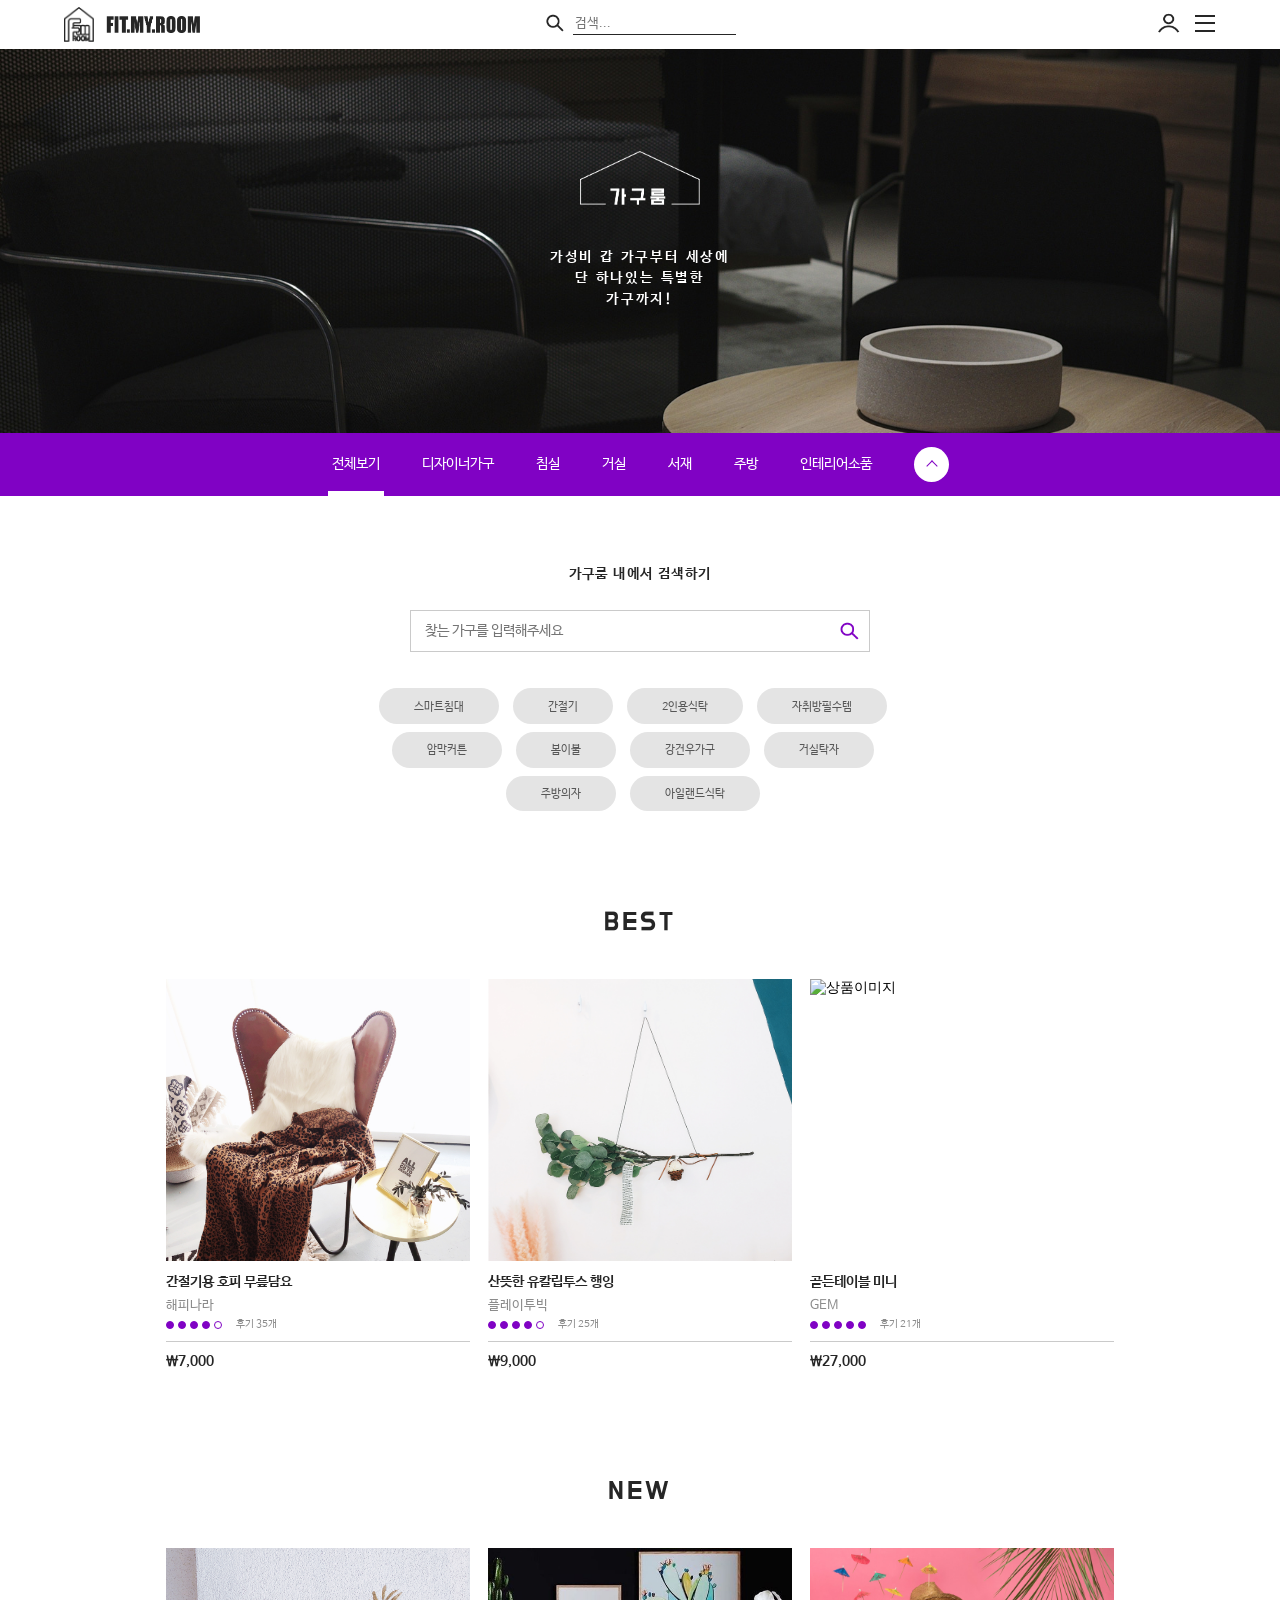
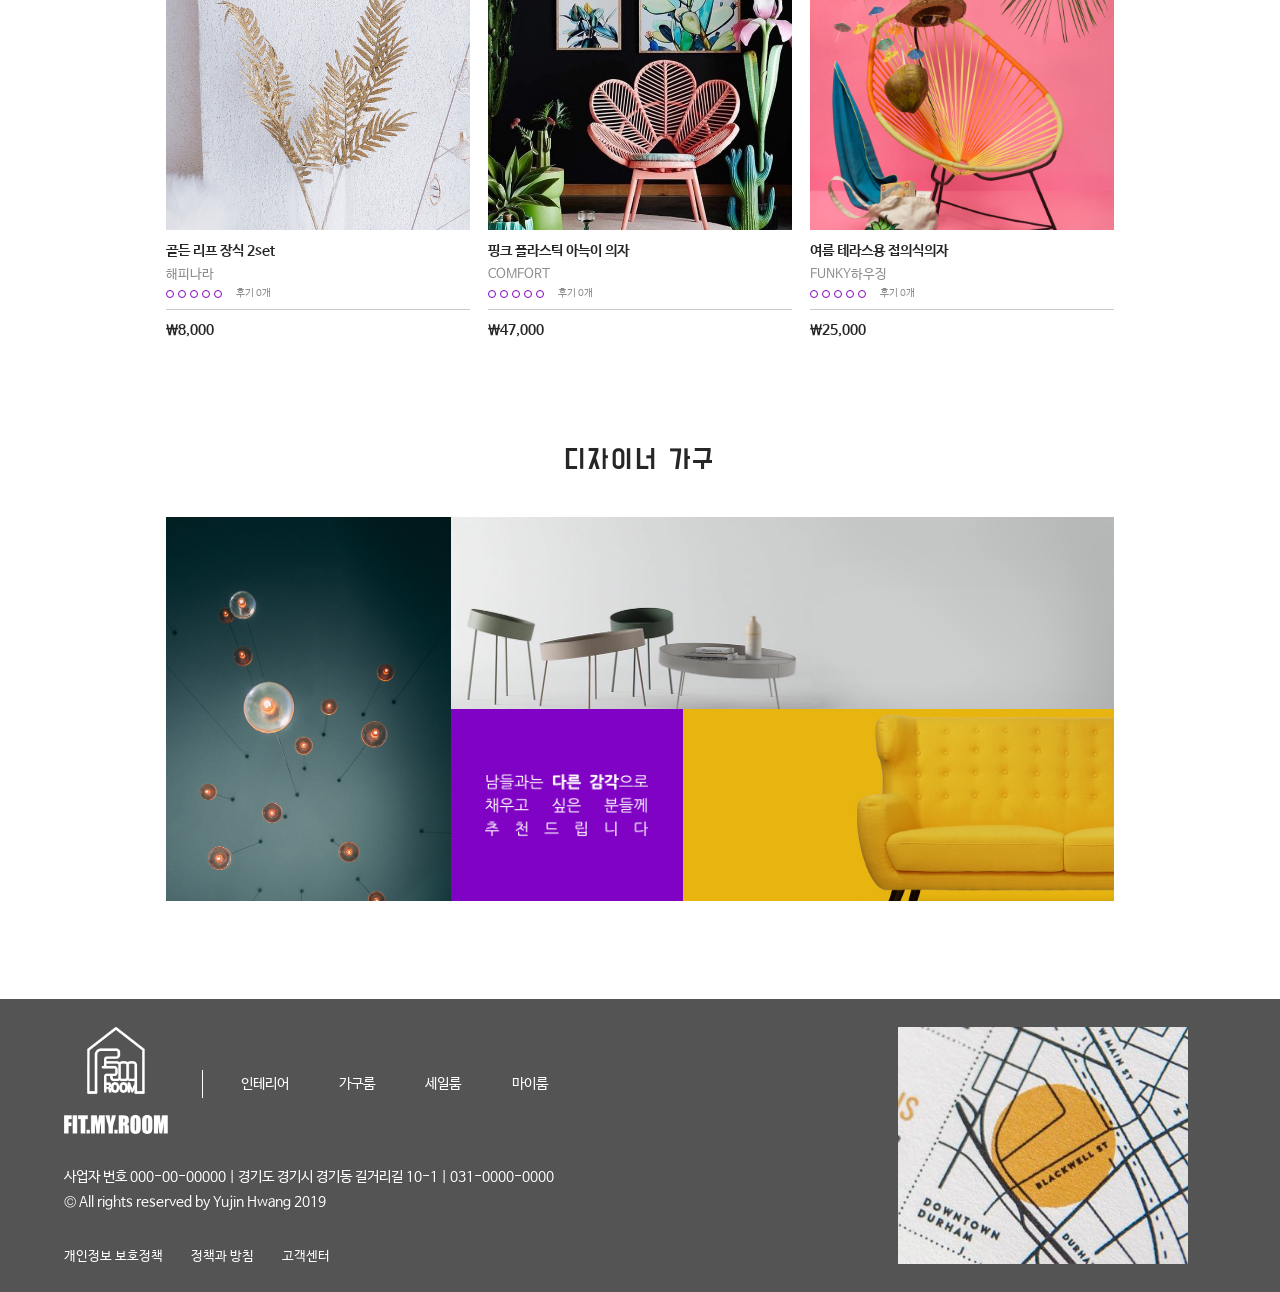
==== commit 4b3f9d9f: "190418" ====
--- a/furniture/index.html
+++ b/furniture/index.html
@@ -299,7 +299,42 @@
 					</div>
 				</div>
 			</div>
-			<div class="all-designerbrand"></div>
+			<div class="all-designerbrand">
+				<h1 class="title-h1">디자이너 가구</h1>
+				<div class="designerbrand-box-wrapper">
+					<div class="designerbrand-box left">
+						<img src="images/designer-01.jpg" />
+						<div class="designerbrand-box__text">
+							<h2 class="dbb-text-title">군더더기 하나 없이 깔끔한 조명</h2>
+							<p class="dbb-text-brand">MEILLE</p>
+							<div class="dbb-text-desc">눈에 띄면서 분위기를 해치지 않고 도도한 견고함을 내뿜는 기본에 충실한 조명. 흔하다고 생각하지만 막상 찾으면 없는 그런 조명.</div>
+						</div>
+					</div>
+					<div class="designerbrand-box right">
+						<div class="dbb-box-top">
+							<img src="images/designer-02.png" />
+							<div class="designerbrand-box__text">
+								<h2 class="dbb-text-title">정갈한 미니멀리즘</h2>
+								<p class="dbb-text-brand">디자이너 하은성</p>
+								<div class="dbb-text-desc">표현할 수 있는 최소한으로 제작을 하는 하은성. 이번에는 테이블 시리즈를 새로 선보인다.</div>
+							</div>
+						</div>
+						<div class="dbb-box-bottom">
+							<div class="dbb-box-purple">
+								<img src="images/purple-desc.png" />
+							</div>
+							<div class="dbb-box-right">
+								<img src="images/designer-03.jpg" />
+								<div class="designerbrand-box__text">
+									<h2 class="dbb-text-title">소파장인이 만들어낸 봄의 가구</h2>
+									<p class="dbb-text-brand">펠리테 페르티아</p>
+									<div class="dbb-text-desc">치밀하고 촘촘하며 탄탄한 느낌의 재질로 안락하면서 봄의 기운을 진하게 느낄 수 있는 색깔</div>
+								</div>
+							</div>
+						</div>
+					</div>
+				</div>
+			</div>
 			<div class="all-bedroom"></div>
 			<div class="all-livingroom"></div>
 		</div>
--- a/furniture/stylesheets/css/index.css
+++ b/furniture/stylesheets/css/index.css
@@ -73,14 +73,14 @@
 .main .main-text { width: 21%; height: 20vw; position: absolute; top: 5vw; left: 39.5%; -webkit-box-sizing: border-box; -moz-box-sizing: border-box; box-sizing: border-box; padding: 3%; }
 .main .main-text .main-text__title { width: 100%; height: 30%; display: -webkit-box; display: -ms-flexbox; display: flex; -webkit-box-pack: center; -ms-flex-pack: center; justify-content: center; }
 .main .main-text .main-text__title img { height: 100%; }
-.main .main-text .main-text__desc { width: 50%; margin-left: 25%; text-align: center; font-family: 'NanumBarunGothic'; font-weight: bold; font-size: 1rem; letter-spacing: 0.2rem; color: white; line-height: 1.5; word-break: keep-all; margin-top: 3rem; }
+.main .main-text .main-text__desc { width: 100%; text-align: center; font-family: 'NanumBarunGothic'; font-weight: bold; font-size: 1rem; letter-spacing: 0.2rem; color: white; line-height: 1.5; word-break: keep-all; margin-top: 3rem; }
 
 .lnb { width: 100%; position: relative; }
-.lnb .lnb-list { width: 100%; height: 4.5rem; display: -webkit-box; display: -ms-flexbox; display: flex; -webkit-box-sizing: border-box; -moz-box-sizing: border-box; box-sizing: border-box; -webkit-box-pack: center; -ms-flex-pack: center; justify-content: center; padding: 0 15%; background-color: #8002c4; }
-.lnb .lnb-list .lnb-tab { list-style: none; display: inline; margin-left: 3rem; height: 4.5rem; position: relative; }
+.lnb .lnb-list { width: 100%; height: 4.5rem; display: -webkit-box; display: -ms-flexbox; display: flex; -webkit-box-pack: center; -ms-flex-pack: center; justify-content: center; background-color: #8002c4; }
+.lnb .lnb-list .lnb-tab { list-style: none; display: inline-block; margin-left: 3rem; height: 4.5rem; position: relative; }
 .lnb .lnb-list .lnb-tab:nth-of-type(1) { margin-left: 0; }
 .lnb .lnb-list .lnb-tab.active:after { content: ''; position: absolute; bottom: 0; left: calc((100% - 4rem) / 2); width: 4rem; height: 5px; background-color: white; }
-.lnb .lnb-list .lnb-tab a { line-height: 4.5rem; font-size: 1rem; color: white; text-decoration: none; display: inline; }
+.lnb .lnb-list .lnb-tab a { line-height: 4.5rem; font-size: 1rem; color: white; text-decoration: none; display: inline-block; font-family: 'NanumBarunGothic'; }
 .lnb .lnb-list .lnb-top-btn { list-style: none; display: inline; margin-left: 3rem; height: 4.5rem; position: relative; }
 .lnb .lnb-list .lnb-top-btn .scroll-top-btn { width: 2.5rem; height: 2.5rem; border-radius: 2.5rem; background-color: white; position: relative; margin-top: 1rem; display: inline-block; cursor: pointer; }
 .lnb .lnb-list .lnb-top-btn .scroll-top-btn:after { content: ''; width: 0.5rem; height: 0.5rem; border-top: 1px solid #8002c4; border-left: 1px solid #8002c4; display: inline-block; position: absolute; top: 1.1rem; left: 1rem; -webkit-transform: rotate(45deg); -ms-transform: rotate(45deg); transform: rotate(45deg); }
@@ -89,11 +89,11 @@
 
 .page-tab { width: 100%; position: relative; }
 .page-tab .all-wrapper { width: 100%; position: relative; }
-.page-tab .all-wrapper .all-search { width: 100%; -webkit-box-sizing: border-box; -moz-box-sizing: border-box; box-sizing: border-box; padding: 0 5%; margin-top: 3rem; }
+.page-tab .all-wrapper .all-search { width: 100%; -webkit-box-sizing: border-box; -moz-box-sizing: border-box; box-sizing: border-box; padding: 0 5%; margin-top: 5rem; }
 .page-tab .all-wrapper .all-search .all-search__title { font-family: 'NanumBarunGothic'; color: #262626; letter-spacing: 0.1rem; font-size: 1rem; font-weight: bold; width: 100%; text-align: center; }
-.page-tab .all-wrapper .all-search .all-search__box { width: 40%; height: 2rem; margin-left: 30%; margin-top: 2rem; display: -webkit-box; display: -ms-flexbox; display: flex; }
-.page-tab .all-wrapper .all-search .all-search__box .box-input { border: 1px solid #8c8c8c; width: calc(100% - 2rem); height: 100%; background-color: transparent; font-size: 1rem; line-height: 2rem; font-family: 'NanumBarunGothic'; color: #565656; -webkit-box-sizing: border-box; -moz-box-sizing: border-box; box-sizing: border-box; padding-left: 1rem; }
-.page-tab .all-wrapper .all-search .all-search__box .box-search-icon { width: 2rem; height: 100%; display: inline-block; cursor: pointer; }
+.page-tab .all-wrapper .all-search .all-search__box { width: 40%; height: 3rem; margin-left: 30%; margin-top: 2rem; display: -webkit-box; display: -ms-flexbox; display: flex; position: relative; }
+.page-tab .all-wrapper .all-search .all-search__box .box-input { border: 1px solid #cacaca; width: 100%; height: 100%; background-color: transparent; font-size: 1rem; line-height: 3rem; font-family: 'NanumBarunGothic'; color: #565656; -webkit-box-sizing: border-box; -moz-box-sizing: border-box; box-sizing: border-box; padding-left: 1rem; }
+.page-tab .all-wrapper .all-search .all-search__box .box-search-icon { width: 1.6rem; height: 1.6rem; display: inline-block; cursor: pointer; position: absolute; top: 0.7rem; right: 0.7rem; }
 .page-tab .all-wrapper .all-search .all-search__box .box-search-icon img { width: 100%; }
 .page-tab .all-wrapper .all-search .all-search__hashtag { width: 50%; margin-left: 25%; margin-top: 2rem; display: -webkit-box; display: -ms-flexbox; display: flex; -webkit-box-pack: center; -ms-flex-pack: center; justify-content: center; -ms-flex-wrap: wrap; flex-wrap: wrap; text-align: center; }
 .page-tab .all-wrapper .all-search .all-search__hashtag .hashtag-tab { font-size: 0.8rem; padding: 0.8rem 2.5rem; border-radius: 2.4rem; background-color: #e4e4e4; color: #565656; font-family: 'NanumBarunGothic'; cursor: pointer; margin-right: 1rem; margin-top: 0.6rem; -webkit-transition: all 0.5s ease; -o-transition: all 0.5s ease; transition: all 0.5s ease; display: inline-block; }
@@ -132,5 +132,38 @@
 .page-tab .all-wrapper .all-new .all-new__item-list .all-new__item .new-item-eval .new-item-eval__dots .eval-dot.empty { background-color: white; }
 .page-tab .all-wrapper .all-new .all-new__item-list .all-new__item .new-item-eval .new-item-eval__review { position: relative; width: calc(100% - 70px); font-family: 'NanumBarunGothic'; font-size: 0.7rem; line-height: 1rem; height: 1rem; color: #8c8c8c; -webkit-box-sizing: border-box; -moz-box-sizing: border-box; box-sizing: border-box; display: inline-block; }
 .page-tab .all-wrapper .all-new .all-new__item-list .all-new__item .new-item-price { width: 100%; position: relative; border-top: 1px solid #cacaca; -webkit-box-sizing: border-box; -moz-box-sizing: border-box; box-sizing: border-box; margin-top: 0.6rem; margin-bottom: 0.8rem; font-family: 'NanumBarunGothic'; font-weight: bold; color: #262626; padding-top: 0.8rem; display: inline-block; }
+.page-tab .all-wrapper .all-designerbrand { width: 100%; -webkit-box-sizing: border-box; -moz-box-sizing: border-box; box-sizing: border-box; padding: 0 13%; margin-top: 7rem; }
+.page-tab .all-wrapper .all-designerbrand .designerbrand-box-wrapper { margin-top: 3rem; width: 100%; height: 30vw; display: -webkit-box; display: -ms-flexbox; display: flex; }
+.page-tab .all-wrapper .all-designerbrand .designerbrand-box-wrapper .designerbrand-box.left { width: 30%; height: 100%; display: inline-block; overflow: hidden; position: relative; }
+.page-tab .all-wrapper .all-designerbrand .designerbrand-box-wrapper .designerbrand-box.left img { width: 100%; -webkit-transition: all 3s ease; -o-transition: all 3s ease; transition: all 3s ease; }
+.page-tab .all-wrapper .all-designerbrand .designerbrand-box-wrapper .designerbrand-box.left:hover img { -webkit-transform: scale(1.05); -ms-transform: scale(1.05); transform: scale(1.05); }
+.page-tab .all-wrapper .all-designerbrand .designerbrand-box-wrapper .designerbrand-box.left:hover .designerbrand-box__text { opacity: 1; }
+.page-tab .all-wrapper .all-designerbrand .designerbrand-box-wrapper .designerbrand-box.left .designerbrand-box__text { position: absolute; bottom: 8%; left: 20%; width: 60%; opacity: 0; -webkit-transition: all 0.5s ease; -o-transition: all 0.5s ease; transition: all 0.5s ease; }
+.page-tab .all-wrapper .all-designerbrand .designerbrand-box-wrapper .designerbrand-box.left .designerbrand-box__text .dbb-text-title { width: 100%; font-family: 'NanumBarunGothic'; font-weight: bold; font-size: 1.2rem; line-height: 1.2; letter-spacing: 0.2rem; color: white; word-break: keep-all; cursor: pointer; text-align: center; }
+.page-tab .all-wrapper .all-designerbrand .designerbrand-box-wrapper .designerbrand-box.left .designerbrand-box__text .dbb-text-title:hover { text-decoration: underline; }
+.page-tab .all-wrapper .all-designerbrand .designerbrand-box-wrapper .designerbrand-box.left .designerbrand-box__text .dbb-text-brand { width: 100%; text-align: center; font-family: 'NanumBarunGothic'; font-size: 0.9rem; margin-top: 1rem; color: white; }
+.page-tab .all-wrapper .all-designerbrand .designerbrand-box-wrapper .designerbrand-box.left .designerbrand-box__text .dbb-text-desc { width: 100%; text-align: center; font-family: 'NanumBarunGothic'; font-size: 0.9rem; line-height: 1.5; color: white; margin-top: 2rem; word-break: keep-all; }
+.page-tab .all-wrapper .all-designerbrand .designerbrand-box-wrapper .designerbrand-box.right { width: 70%; height: 100%; display: inline-block; overflow: hidden; position: relative; }
+.page-tab .all-wrapper .all-designerbrand .designerbrand-box-wrapper .designerbrand-box.right .dbb-box-top { width: 100%; height: 50%; overflow: hidden; position: relative; }
+.page-tab .all-wrapper .all-designerbrand .designerbrand-box-wrapper .designerbrand-box.right .dbb-box-top:hover img { -webkit-transform: scale(1.05); -ms-transform: scale(1.05); transform: scale(1.05); }
+.page-tab .all-wrapper .all-designerbrand .designerbrand-box-wrapper .designerbrand-box.right .dbb-box-top:hover .designerbrand-box__text { opacity: 1; }
+.page-tab .all-wrapper .all-designerbrand .designerbrand-box-wrapper .designerbrand-box.right .dbb-box-top img { width: 100%; -webkit-transition: all 3s ease; -o-transition: all 3s ease; transition: all 3s ease; }
+.page-tab .all-wrapper .all-designerbrand .designerbrand-box-wrapper .designerbrand-box.right .dbb-box-top .designerbrand-box__text { position: absolute; right: 5%; top: 15%; width: 30%; opacity: 0; -webkit-transition: all 0.5s ease; -o-transition: all 0.5s ease; transition: all 0.5s ease; }
+.page-tab .all-wrapper .all-designerbrand .designerbrand-box-wrapper .designerbrand-box.right .dbb-box-top .designerbrand-box__text .dbb-text-title { width: 100%; font-family: 'NanumBarunGothic'; font-weight: bold; font-size: 1.2rem; line-height: 1.2; letter-spacing: 0.2rem; color: white; word-break: keep-all; cursor: pointer; text-align: right; }
+.page-tab .all-wrapper .all-designerbrand .designerbrand-box-wrapper .designerbrand-box.right .dbb-box-top .designerbrand-box__text .dbb-text-title:hover { text-decoration: underline; }
+.page-tab .all-wrapper .all-designerbrand .designerbrand-box-wrapper .designerbrand-box.right .dbb-box-top .designerbrand-box__text .dbb-text-brand { width: 100%; text-align: right; font-family: 'NanumBarunGothic'; font-size: 0.9rem; margin-top: 1rem; color: white; }
+.page-tab .all-wrapper .all-designerbrand .designerbrand-box-wrapper .designerbrand-box.right .dbb-box-top .designerbrand-box__text .dbb-text-desc { width: 100%; text-align: right; font-family: 'NanumBarunGothic'; font-size: 0.9rem; line-height: 1.5; color: white; margin-top: 2rem; word-break: keep-all; }
+.page-tab .all-wrapper .all-designerbrand .designerbrand-box-wrapper .designerbrand-box.right .dbb-box-bottom { width: 100%; height: 50%; display: -webkit-box; display: -ms-flexbox; display: flex; position: relative; }
+.page-tab .all-wrapper .all-designerbrand .designerbrand-box-wrapper .designerbrand-box.right .dbb-box-bottom .dbb-box-purple { width: 35%; height: 100%; display: inline-block; background-color: #8002c4; position: relative; }
+.page-tab .all-wrapper .all-designerbrand .designerbrand-box-wrapper .designerbrand-box.right .dbb-box-bottom .dbb-box-purple img { width: 70%; position: absolute; top: 50%; left: 15%; -webkit-transform: translateY(-50%); -ms-transform: translateY(-50%); transform: translateY(-50%); }
+.page-tab .all-wrapper .all-designerbrand .designerbrand-box-wrapper .designerbrand-box.right .dbb-box-bottom .dbb-box-right { width: 65%; height: 100%; display: inline-block; overflow: hidden; position: relative; }
+.page-tab .all-wrapper .all-designerbrand .designerbrand-box-wrapper .designerbrand-box.right .dbb-box-bottom .dbb-box-right img { width: 100%; -webkit-transition: all 3s ease; -o-transition: all 3s ease; transition: all 3s ease; }
+.page-tab .all-wrapper .all-designerbrand .designerbrand-box-wrapper .designerbrand-box.right .dbb-box-bottom .dbb-box-right:hover img { -webkit-transform: scale(1.05); -ms-transform: scale(1.05); transform: scale(1.05); }
+.page-tab .all-wrapper .all-designerbrand .designerbrand-box-wrapper .designerbrand-box.right .dbb-box-bottom .dbb-box-right:hover .designerbrand-box__text { opacity: 1; }
+.page-tab .all-wrapper .all-designerbrand .designerbrand-box-wrapper .designerbrand-box.right .dbb-box-bottom .dbb-box-right .designerbrand-box__text { position: absolute; top: 15%; left: 10%; width: 35%; opacity: 0; -webkit-transition: all 0.5s ease; -o-transition: all 0.5s ease; transition: all 0.5s ease; }
+.page-tab .all-wrapper .all-designerbrand .designerbrand-box-wrapper .designerbrand-box.right .dbb-box-bottom .dbb-box-right .designerbrand-box__text .dbb-text-title { width: 100%; font-family: 'NanumBarunGothic'; font-weight: bold; font-size: 1.2rem; line-height: 1.2; letter-spacing: 0.2rem; color: white; word-break: keep-all; cursor: pointer; }
+.page-tab .all-wrapper .all-designerbrand .designerbrand-box-wrapper .designerbrand-box.right .dbb-box-bottom .dbb-box-right .designerbrand-box__text .dbb-text-title:hover { text-decoration: underline; }
+.page-tab .all-wrapper .all-designerbrand .designerbrand-box-wrapper .designerbrand-box.right .dbb-box-bottom .dbb-box-right .designerbrand-box__text .dbb-text-brand { width: 100%; font-family: 'NanumBarunGothic'; font-size: 0.9rem; margin-top: 1rem; color: white; }
+.page-tab .all-wrapper .all-designerbrand .designerbrand-box-wrapper .designerbrand-box.right .dbb-box-bottom .dbb-box-right .designerbrand-box__text .dbb-text-desc { width: 100%; font-family: 'NanumBarunGothic'; font-size: 0.9rem; line-height: 1.5; color: white; margin-top: 2rem; word-break: keep-all; }
 
 /*# sourceMappingURL=index.css.map */
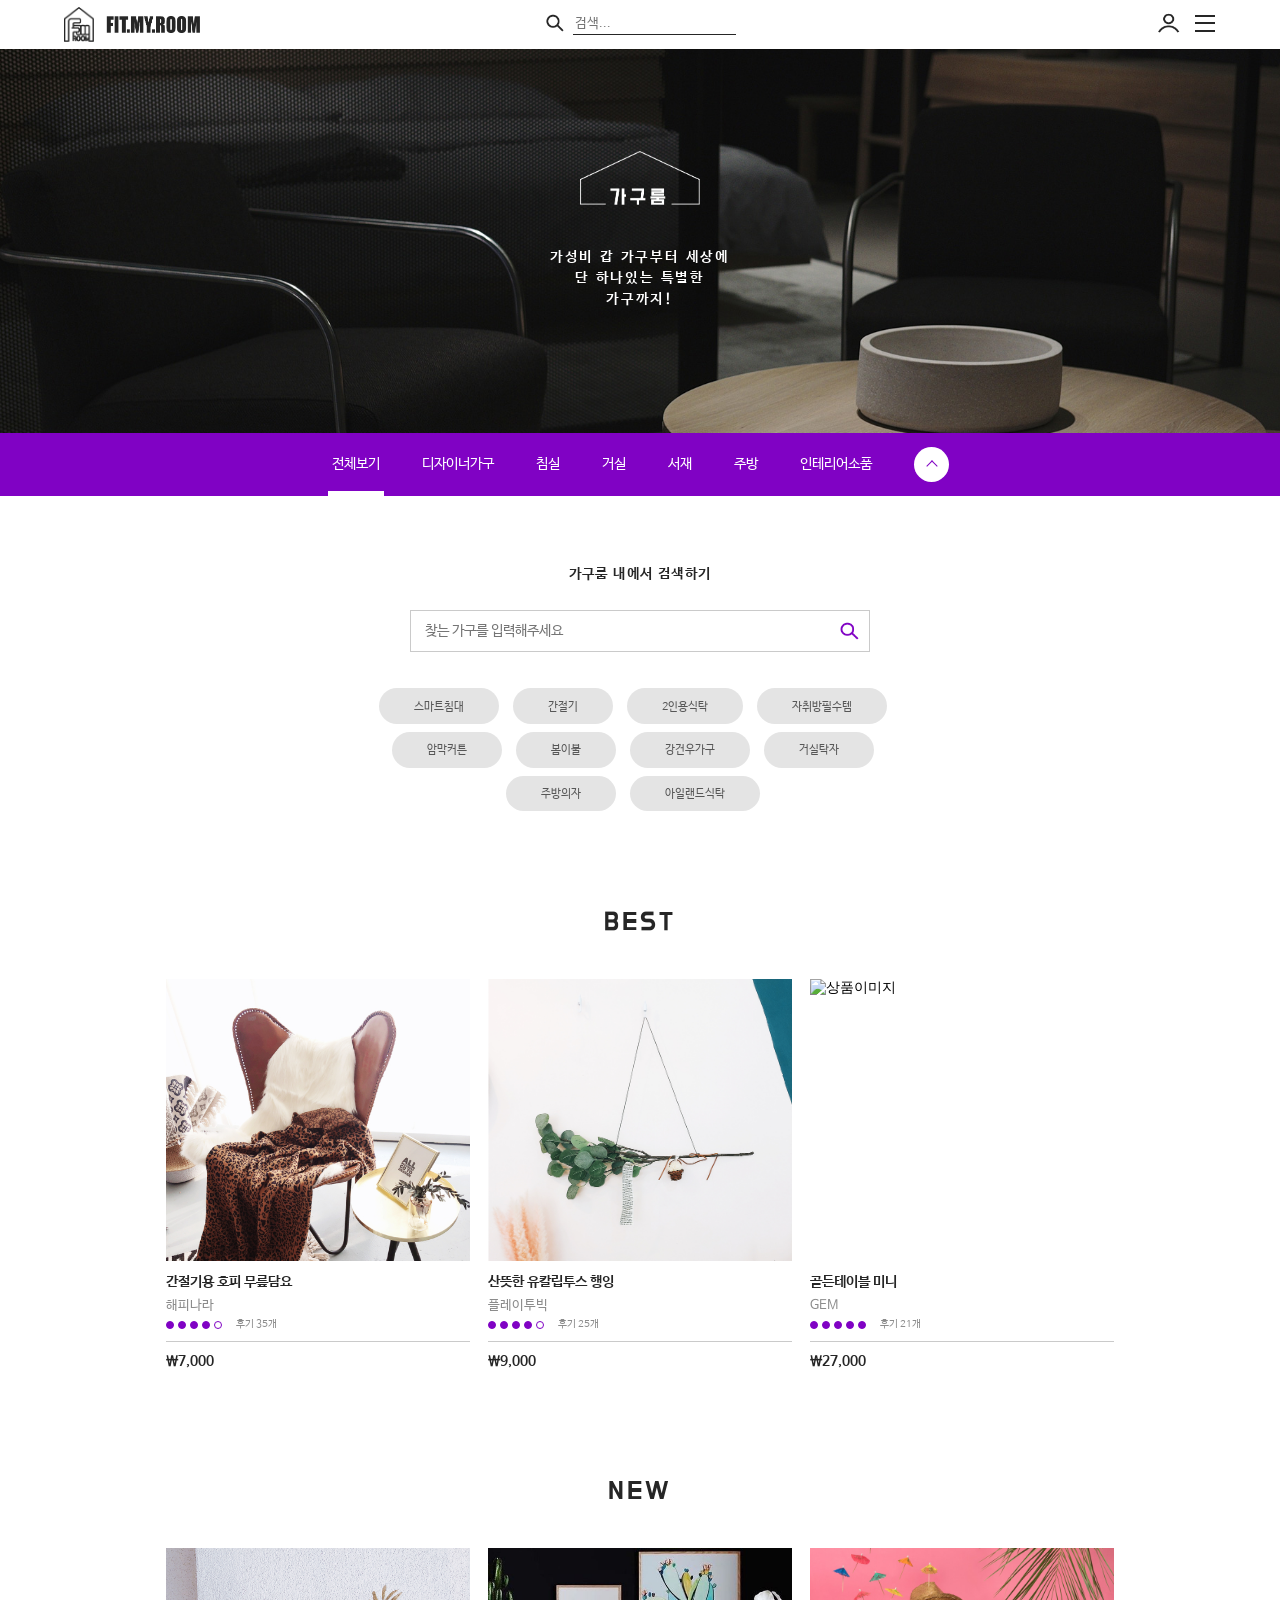
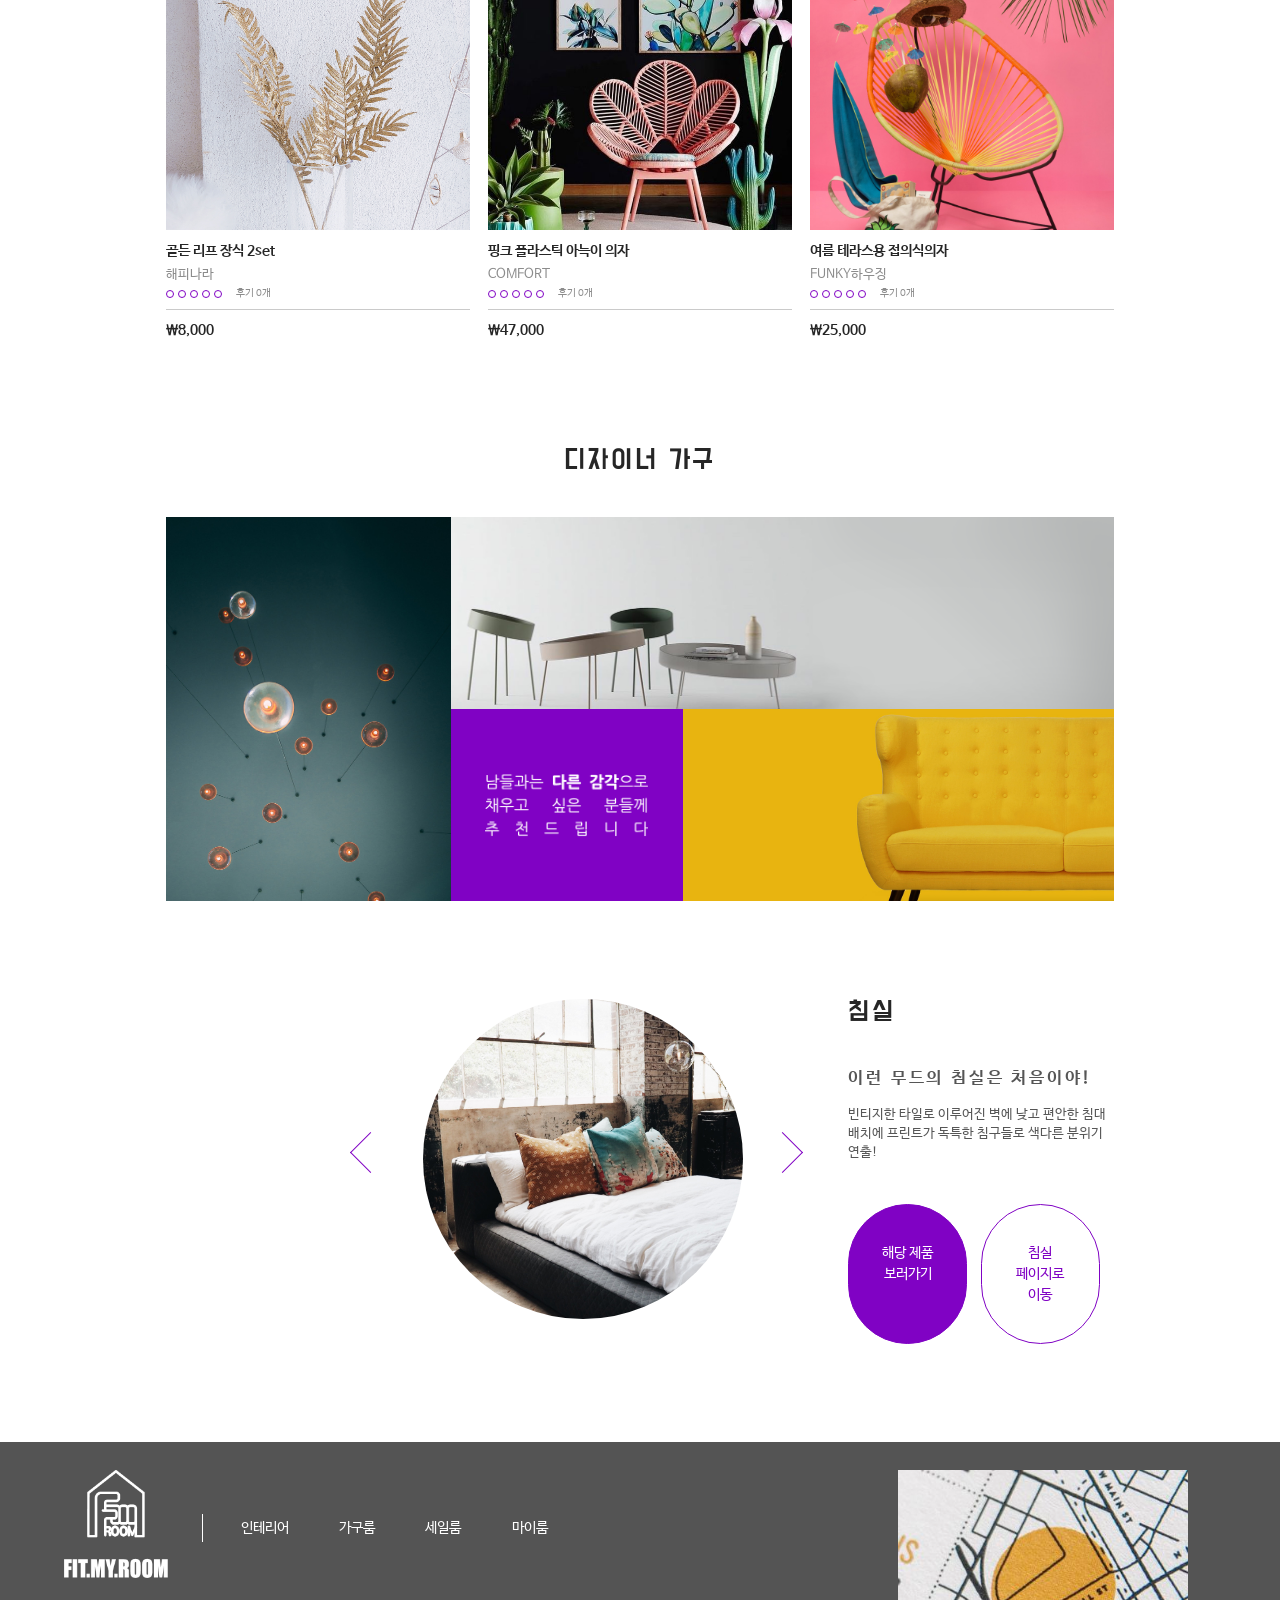
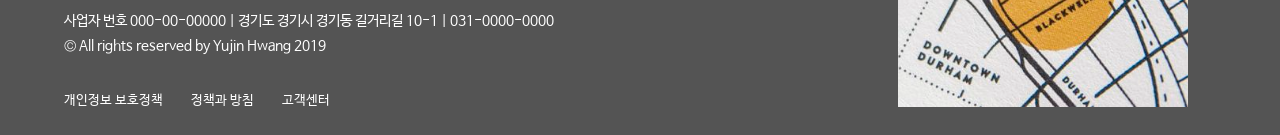
==== commit b2cdcc8b: "190418" ====
--- a/furniture/index.html
+++ b/furniture/index.html
@@ -335,7 +335,34 @@
 					</div>
 				</div>
 			</div>
-			<div class="all-bedroom"></div>
+			<div class="all-bedroom">
+				<div class="all-bedroom-wrapper">
+					<div class="all-bedroom__graphic">
+						<div class="room-graphic-wrapper">
+							<img class="room-graphic active" src="images/bedroom-01.jpg" />
+						</div>
+						<div class="room-arrow prev"></div>
+						<div class="room-arrow next"></div>
+					</div>
+					<div class="all-bedroom__text">
+						<h1 class="room-title-h1">침실</h1>
+						<div class="room-content-wrapper">
+							<div class="room-content current">
+								<p class="room-content__title">이런 무드의 침실은 처음이야!</p>
+								<p class="room-content__desc">빈티지한 타일로 이루어진 벽에 낮고 편안한 침대 배치에 프린트가 독특한 침구들로 색다른 분위기 연출!</p>
+								<div class="room-content__btns">
+									<div class="room-btn">
+										<a href="#">해당 제품 보러가기</a>
+									</div>
+									<div class="room-btn page-btn">
+										<a href="#">침실 페이지로 이동</a>
+									</div>
+								</div>
+							</div>
+						</div>
+					</div>
+				</div>
+			</div>
 			<div class="all-livingroom"></div>
 		</div>
 	</section>
--- a/furniture/stylesheets/css/index.css
+++ b/furniture/stylesheets/css/index.css
@@ -165,5 +165,29 @@
 .page-tab .all-wrapper .all-designerbrand .designerbrand-box-wrapper .designerbrand-box.right .dbb-box-bottom .dbb-box-right .designerbrand-box__text .dbb-text-title:hover { text-decoration: underline; }
 .page-tab .all-wrapper .all-designerbrand .designerbrand-box-wrapper .designerbrand-box.right .dbb-box-bottom .dbb-box-right .designerbrand-box__text .dbb-text-brand { width: 100%; font-family: 'NanumBarunGothic'; font-size: 0.9rem; margin-top: 1rem; color: white; }
 .page-tab .all-wrapper .all-designerbrand .designerbrand-box-wrapper .designerbrand-box.right .dbb-box-bottom .dbb-box-right .designerbrand-box__text .dbb-text-desc { width: 100%; font-family: 'NanumBarunGothic'; font-size: 0.9rem; line-height: 1.5; color: white; margin-top: 2rem; word-break: keep-all; }
+.page-tab .all-wrapper .all-bedroom { width: 100%; position: relative; margin-top: 7rem; -webkit-box-sizing: border-box; -moz-box-sizing: border-box; box-sizing: border-box; padding: 0 13%; }
+.page-tab .all-wrapper .all-bedroom .all-bedroom-wrapper { width: 80%; margin-left: 20%; display: -webkit-box; display: -ms-flexbox; display: flex; position: relative; }
+.page-tab .all-wrapper .all-bedroom .all-bedroom-wrapper .all-bedroom__graphic { width: 60%; height: 25vw; position: relative; display: inline-block; }
+.page-tab .all-wrapper .all-bedroom .all-bedroom-wrapper .all-bedroom__graphic .room-graphic-wrapper { width: 100%; position: relative; }
+.page-tab .all-wrapper .all-bedroom .all-bedroom-wrapper .all-bedroom__graphic .room-graphic-wrapper .room-graphic { width: 25vw; height: 25vw; border-radius: 50%; overflow: hidden; margin-left: 50%; -webkit-transform: translateX(-50%); -ms-transform: translateX(-50%); transform: translateX(-50%); }
+.page-tab .all-wrapper .all-bedroom .all-bedroom-wrapper .all-bedroom__graphic .room-graphic-wrapper .room-graphic img { width: 100%; }
+.page-tab .all-wrapper .all-bedroom .all-bedroom-wrapper .all-bedroom__graphic .room-arrow { width: 3rem; height: 3rem; background-color: transparent; display: -webkit-box; display: -ms-flexbox; display: flex; -webkit-box-pack: center; -ms-flex-pack: center; justify-content: center; -webkit-box-align: center; -ms-flex-align: center; align-items: center; display: inline-block; position: absolute; top: calc((100% - 3rem) / 2); cursor: pointer; }
+.page-tab .all-wrapper .all-bedroom .all-bedroom-wrapper .all-bedroom__graphic .room-arrow:after { content: ''; width: 2rem; height: 2rem; display: inline-block; border-top: 1px solid #8002c4; border-left: 1px solid #8002c4; }
+.page-tab .all-wrapper .all-bedroom .all-bedroom-wrapper .all-bedroom__graphic .room-arrow.prev:after { -webkit-transform: rotate(-45deg); -ms-transform: rotate(-45deg); transform: rotate(-45deg); }
+.page-tab .all-wrapper .all-bedroom .all-bedroom-wrapper .all-bedroom__graphic .room-arrow.next { right: 0; }
+.page-tab .all-wrapper .all-bedroom .all-bedroom-wrapper .all-bedroom__graphic .room-arrow.next:after { -webkit-transform: rotate(135deg); -ms-transform: rotate(135deg); transform: rotate(135deg); }
+.page-tab .all-wrapper .all-bedroom .all-bedroom-wrapper .all-bedroom__text { margin-left: 5%; width: 35%; display: inline-block; }
+.page-tab .all-wrapper .all-bedroom .all-bedroom-wrapper .all-bedroom__text .room-title-h1 { width: 100%; font-size: 1.6rem; color: #262626; letter-spacing: 0.2rem; width: 100%; font-family: 'BM DoHyeon'; position: relative; }
+.page-tab .all-wrapper .all-bedroom .all-bedroom-wrapper .all-bedroom__text .room-content-wrapper { width: 100%; margin-top: 3rem; position: relative; }
+.page-tab .all-wrapper .all-bedroom .all-bedroom-wrapper .all-bedroom__text .room-content-wrapper .room-content { width: 100%; }
+.page-tab .all-wrapper .all-bedroom .all-bedroom-wrapper .all-bedroom__text .room-content-wrapper .room-content .room-content__title { width: 100%; font-family: 'NanumBarunGothic'; font-weight: bold; font-size: 1.2rem; line-height: 1.2; letter-spacing: 0.2rem; color: #565656; word-break: keep-all; }
+.page-tab .all-wrapper .all-bedroom .all-bedroom-wrapper .all-bedroom__text .room-content-wrapper .room-content .room-content__desc { width: 100%; margin-top: 1.2rem; font-family: 'NanumBarunGothic'; font-size: 0.9rem; line-height: 1.5; color: #565656; word-break: keep-all; }
+.page-tab .all-wrapper .all-bedroom .all-bedroom-wrapper .all-bedroom__text .room-content-wrapper .room-content .room-content__btns { width: 100%; margin-top: 3rem; display: -webkit-box; display: -ms-flexbox; display: flex; }
+.page-tab .all-wrapper .all-bedroom .all-bedroom-wrapper .all-bedroom__text .room-content-wrapper .room-content .room-content__btns .room-btn { width: 10rem; height: 10rem; border-radius: 10rem; margin-right: 1rem; -webkit-box-sizing: border-box; -moz-box-sizing: border-box; box-sizing: border-box; border: 1px solid #8002c4; background-color: #8002c4; -webkit-transition: all 0.5s ease; -o-transition: all 0.5s ease; transition: all 0.5s ease; }
+.page-tab .all-wrapper .all-bedroom .all-bedroom-wrapper .all-bedroom__text .room-content-wrapper .room-content .room-content__btns .room-btn:hover { background-color: #a537ed; }
+.page-tab .all-wrapper .all-bedroom .all-bedroom-wrapper .all-bedroom__text .room-content-wrapper .room-content .room-content__btns .room-btn a { text-decoration: none; color: white; word-break: keep-all; width: 60%; margin-left: 20%; text-align: center; display: block; font-size: 1rem; line-height: 1.5; font-family: 'NanumBarunGothic'; margin-top: calc((100% - 3rem) / 2); }
+.page-tab .all-wrapper .all-bedroom .all-bedroom-wrapper .all-bedroom__text .room-content-wrapper .room-content .room-content__btns .room-btn.page-btn { background-color: white; }
+.page-tab .all-wrapper .all-bedroom .all-bedroom-wrapper .all-bedroom__text .room-content-wrapper .room-content .room-content__btns .room-btn.page-btn:hover a { color: #a537ed; }
+.page-tab .all-wrapper .all-bedroom .all-bedroom-wrapper .all-bedroom__text .room-content-wrapper .room-content .room-content__btns .room-btn.page-btn a { color: #8002c4; -webkit-transition: all 0.5s ease; -o-transition: all 0.5s ease; transition: all 0.5s ease; }
 
 /*# sourceMappingURL=index.css.map */
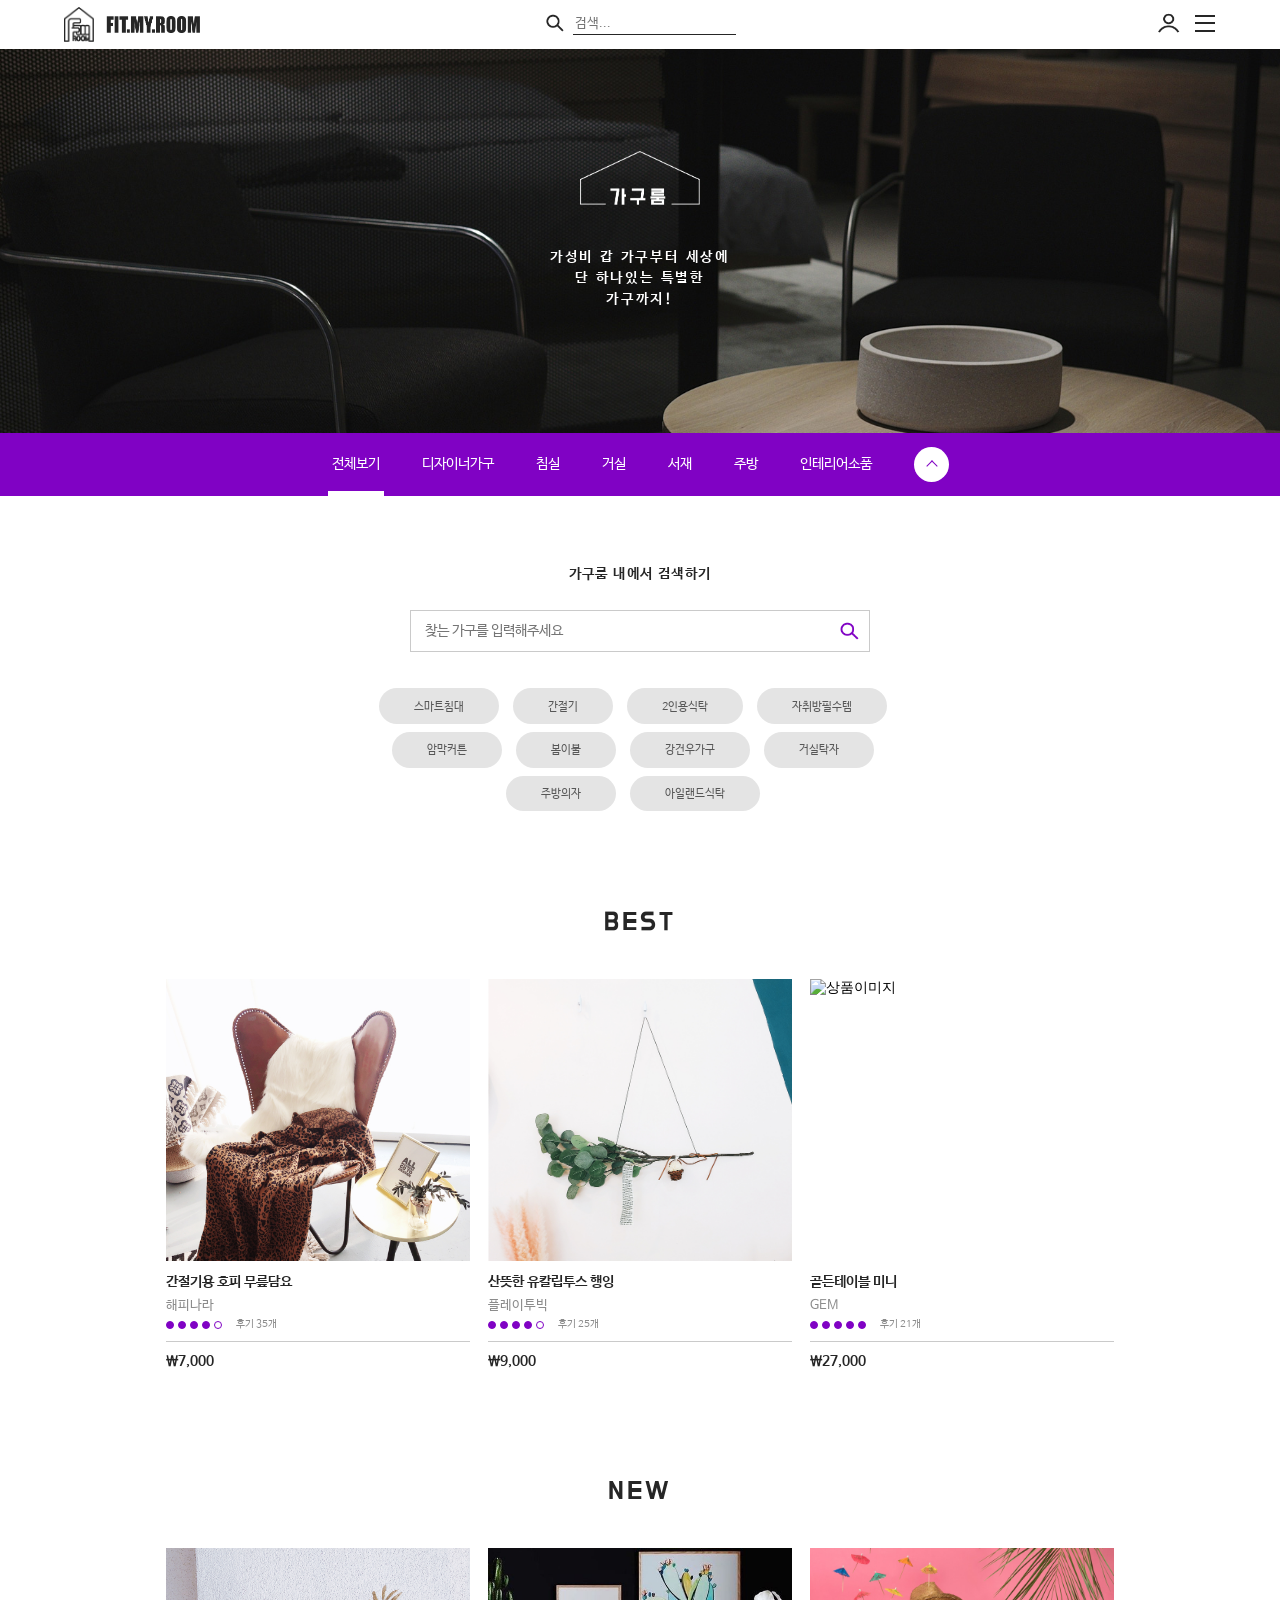
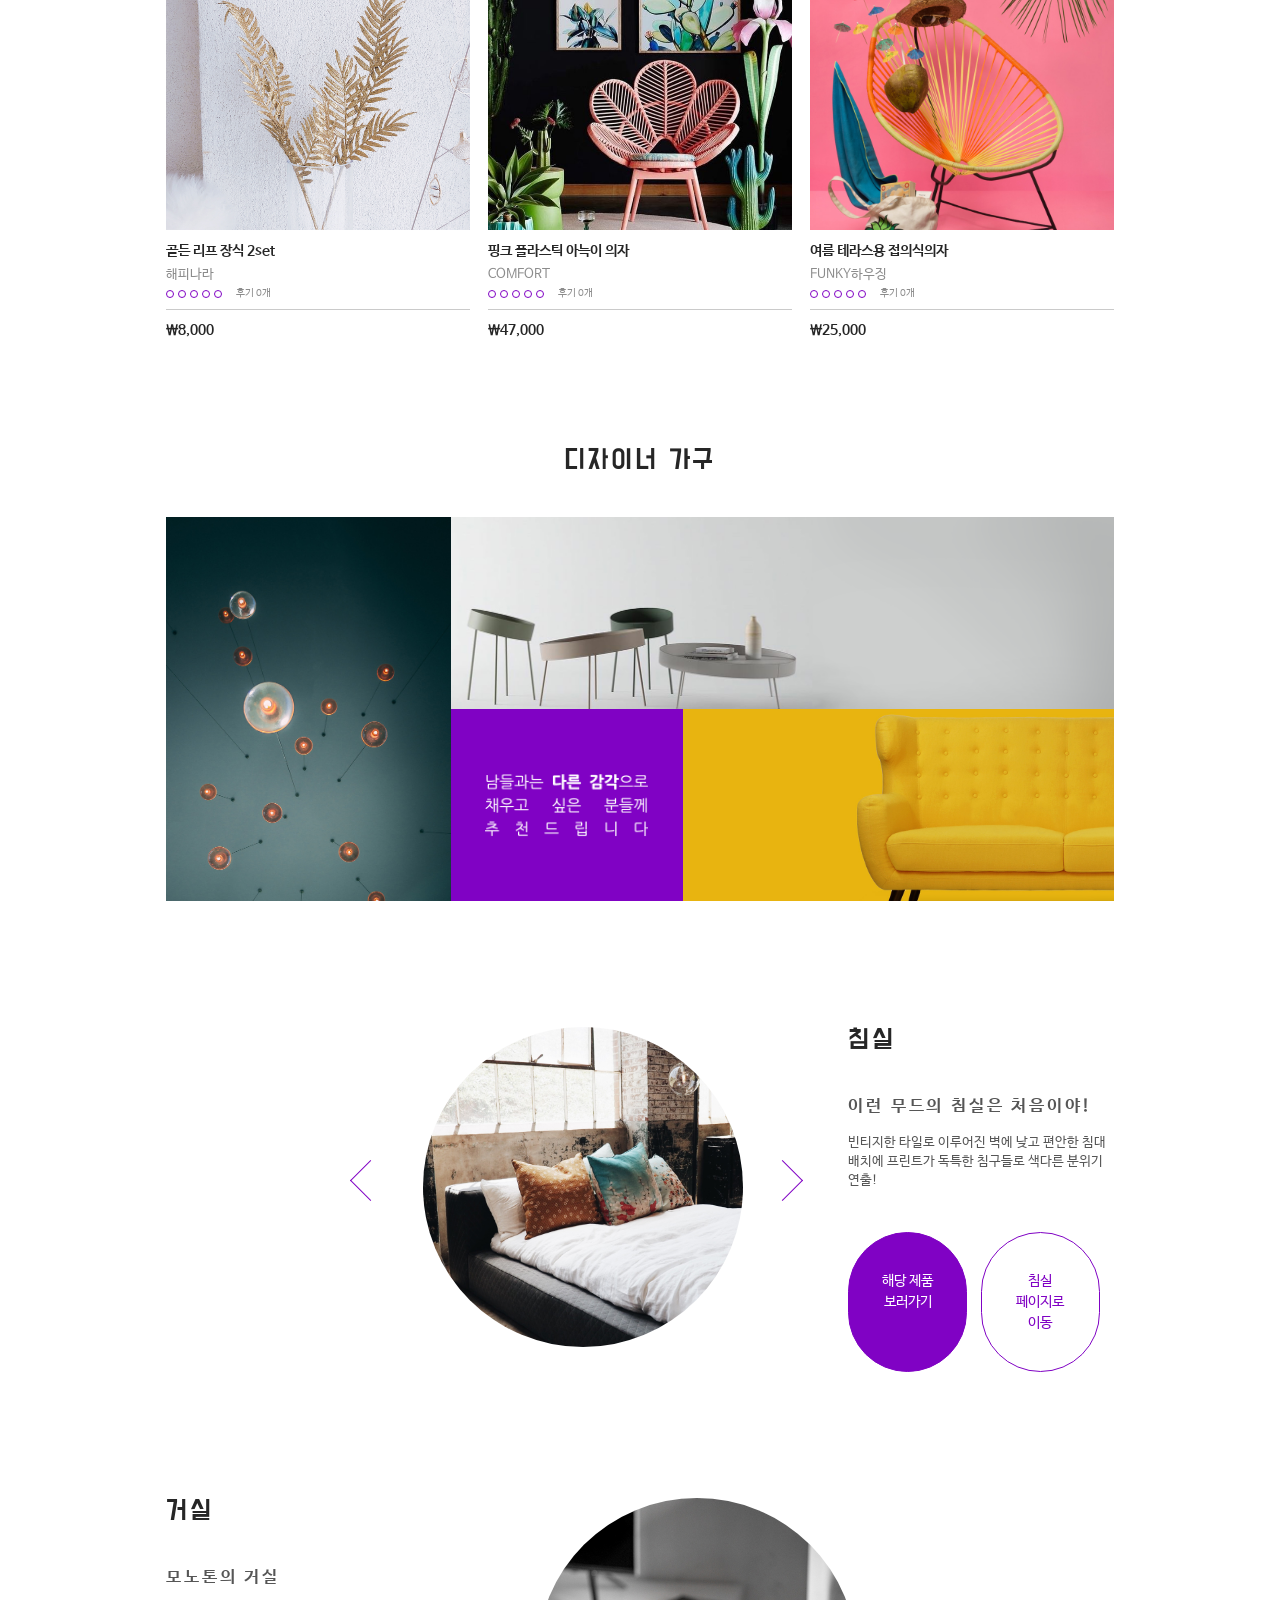
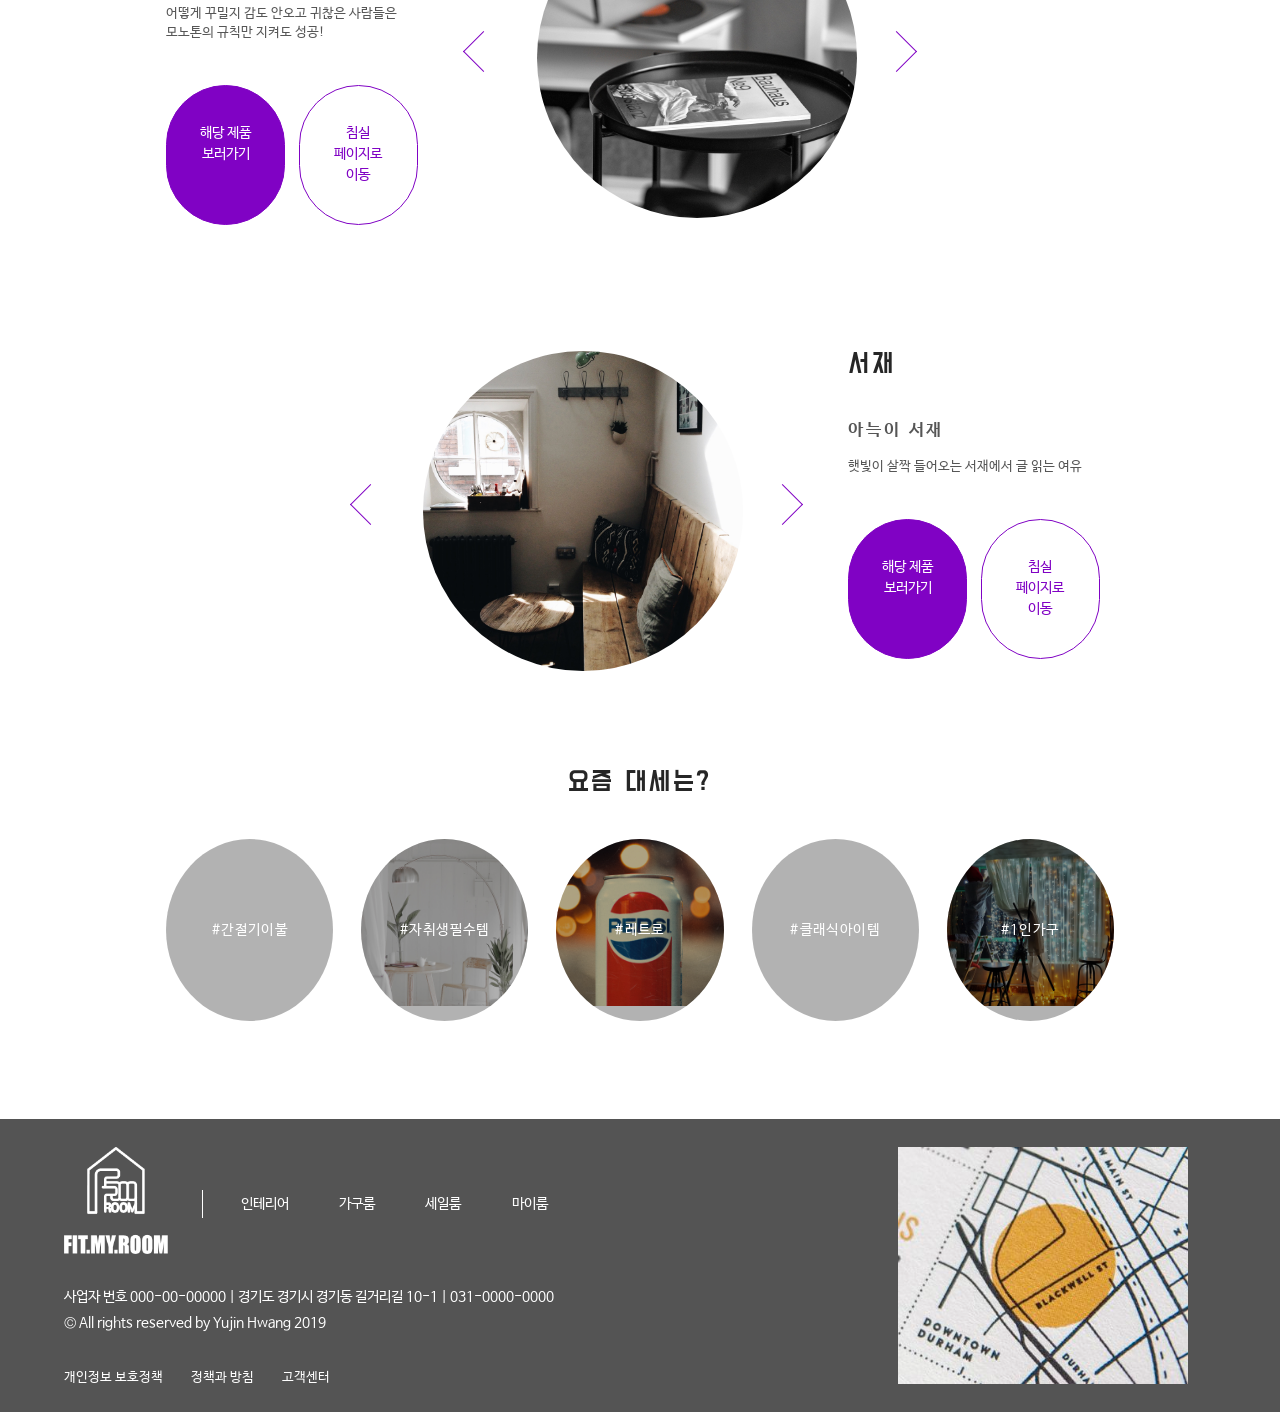
==== commit c2188318: "190418 PC끝" ====
--- a/furniture/index.html
+++ b/furniture/index.html
@@ -335,16 +335,18 @@
 					</div>
 				</div>
 			</div>
-			<div class="all-bedroom">
-				<div class="all-bedroom-wrapper">
-					<div class="all-bedroom__graphic">
+			<div class="all-room">
+				<div class="all-room-wrapper">
+					<div class="all-room__graphic">
 						<div class="room-graphic-wrapper">
 							<img class="room-graphic active" src="images/bedroom-01.jpg" />
+							<img class="room-graphic" src="images/bedroom-02.jpg" />
+							<img class="room-graphic" src="images/bedroom-03.jpg" />
 						</div>
 						<div class="room-arrow prev"></div>
 						<div class="room-arrow next"></div>
 					</div>
-					<div class="all-bedroom__text">
+					<div class="all-room__text">
 						<h1 class="room-title-h1">침실</h1>
 						<div class="room-content-wrapper">
 							<div class="room-content current">
@@ -359,11 +361,167 @@
 									</div>
 								</div>
 							</div>
-						</div>
-					</div>
-				</div>
-			</div>
-			<div class="all-livingroom"></div>
+							<div class="room-content">
+								<p class="room-content__title">심심한 침실에는 재치있는 이불로!</p>
+								<p class="room-content__desc">화사한 분위기를 원할 때, 심심한 분위기를 바꿔주고 싶을 때 이불만 바꿔줘도 분위기가 크게 달라집니다</p>
+								<div class="room-content__btns">
+									<div class="room-btn">
+										<a href="#">해당 제품 보러가기</a>
+									</div>
+									<div class="room-btn page-btn">
+										<a href="#">침실 페이지로 이동</a>
+									</div>
+								</div>
+							</div>
+							<div class="room-content">
+								<p class="room-content__title">잡지에서 보던 모던</p>
+								<p class="room-content__desc">깔끔한 액자 여러개를 배열했을 뿐인데 새삼 낯설어지는 침실!</p>
+								<div class="room-content__btns">
+									<div class="room-btn">
+										<a href="#">해당 제품 보러가기</a>
+									</div>
+									<div class="room-btn page-btn">
+										<a href="#">침실 페이지로 이동</a>
+									</div>
+								</div>
+							</div>
+						</div>
+					</div>
+				</div>
+			</div>
+			<div class="all-room left">
+				<div class="all-room-wrapper">
+					<div class="all-room__text">
+						<h1 class="room-title-h1">거실</h1>
+						<div class="room-content-wrapper">
+							<div class="room-content current">
+								<p class="room-content__title">모노톤의 거실</p>
+								<p class="room-content__desc">어떻게 꾸밀지 감도 안오고 귀찮은 사람들은 모노톤의 규칙만 지켜도 성공!</p>
+								<div class="room-content__btns">
+									<div class="room-btn">
+										<a href="#">해당 제품 보러가기</a>
+									</div>
+									<div class="room-btn page-btn">
+										<a href="#">침실 페이지로 이동</a>
+									</div>
+								</div>
+							</div>
+							<div class="room-content">
+								<p class="room-content__title">럭셔리는 포기 못해</p>
+								<p class="room-content__desc">럭셔리의 기본은 컬러선택! 핏마이룸에서 엄선한 제품들을 둘러보세요</p>
+								<div class="room-content__btns">
+									<div class="room-btn">
+										<a href="#">해당 제품 보러가기</a>
+									</div>
+									<div class="room-btn page-btn">
+										<a href="#">침실 페이지로 이동</a>
+									</div>
+								</div>
+							</div>
+							<div class="room-content">
+								<p class="room-content__title">역시 대세는 레트로</p>
+								<p class="room-content__desc">아이템과 벽지로 꾸미는 레트로</p>
+								<div class="room-content__btns">
+									<div class="room-btn">
+										<a href="#">해당 제품 보러가기</a>
+									</div>
+									<div class="room-btn page-btn">
+										<a href="#">침실 페이지로 이동</a>
+									</div>
+								</div>
+							</div>
+						</div>
+					</div>
+					<div class="all-room__graphic">
+						<div class="room-graphic-wrapper">
+							<img class="room-graphic active" src="images/living-room-01.jpg" />
+							<img class="room-graphic" src="images/living-room-02.jpg" />
+							<img class="room-graphic" src="images/living-room-03.jpg" />
+						</div>
+						<div class="room-arrow prev"></div>
+						<div class="room-arrow next"></div>
+					</div>
+				</div>
+			</div>
+			<div class="all-room">
+				<div class="all-room-wrapper">
+					<div class="all-room__graphic">
+						<div class="room-graphic-wrapper">
+							<img class="room-graphic active" src="images/study-01.jpg" />
+							<img class="room-graphic" src="images/study-02.jpg" />
+							<img class="room-graphic" src="images/study-03.jpg" />
+						</div>
+						<div class="room-arrow prev"></div>
+						<div class="room-arrow next"></div>
+					</div>
+					<div class="all-room__text">
+						<h1 class="room-title-h1">서재</h1>
+						<div class="room-content-wrapper">
+							<div class="room-content current">
+								<p class="room-content__title">아늑이 서재</p>
+								<p class="room-content__desc">햇빛이 살짝 들어오는 서재에서 글 읽는 여유</p>
+								<div class="room-content__btns">
+									<div class="room-btn">
+										<a href="#">해당 제품 보러가기</a>
+									</div>
+									<div class="room-btn page-btn">
+										<a href="#">침실 페이지로 이동</a>
+									</div>
+								</div>
+							</div>
+							<div class="room-content">
+								<p class="room-content__title">벽 한 면을 채우는 책장으로 지적미 UP</p>
+								<p class="room-content__desc">책의 향이 물씬 풍기는 나의 지적인 면이 그대로 베인 서재 인테리어</p>
+								<div class="room-content__btns">
+									<div class="room-btn">
+										<a href="#">해당 제품 보러가기</a>
+									</div>
+									<div class="room-btn page-btn">
+										<a href="#">침실 페이지로 이동</a>
+									</div>
+								</div>
+							</div>
+							<div class="room-content">
+								<p class="room-content__title">올드한 나무향이 은은한 서재</p>
+								<p class="room-content__desc">낡은 책장, 오래된 서적들, 체크 패턴의 아늑한 소파까지,,영국드라마에서 보던 올드한 나만의 서재</p>
+								<div class="room-content__btns">
+									<div class="room-btn">
+										<a href="#">해당 제품 보러가기</a>
+									</div>
+									<div class="room-btn page-btn">
+										<a href="#">침실 페이지로 이동</a>
+									</div>
+								</div>
+							</div>
+						</div>
+					</div>
+				</div>
+			</div>
+			<div class="all-ad">
+				<h1 class="title-h1">요즘 대세는?</h1>
+				<div class="all-ad-wrapper">
+					<div class="all-ad__tab">
+						<img src="images/ad-01.jpg" />
+						<p>#간절기이불</p>
+					</div>
+					<div class="all-ad__tab">
+						<img src="images/ad-02.jpg" />
+						<p>#자취생필수템</p>
+					</div>
+					<div class="all-ad__tab">
+						<img src="images/ad-03.jpg" />
+						<p>#레트로</p>
+					</div>
+					<div class="all-ad__tab">
+						<img src="images/ad-04.jpg" />
+						<p>#클래식아이템</p>
+					</div>
+					<div class="all-ad__tab">
+						<img src="images/ad-05.jpg" />
+						<p>#1인가구</p>
+					</div>
+				</div>
+			</div>
 		</div>
 	</section>
 
--- a/furniture/stylesheets/css/index.css
+++ b/furniture/stylesheets/css/index.css
@@ -165,29 +165,41 @@
 .page-tab .all-wrapper .all-designerbrand .designerbrand-box-wrapper .designerbrand-box.right .dbb-box-bottom .dbb-box-right .designerbrand-box__text .dbb-text-title:hover { text-decoration: underline; }
 .page-tab .all-wrapper .all-designerbrand .designerbrand-box-wrapper .designerbrand-box.right .dbb-box-bottom .dbb-box-right .designerbrand-box__text .dbb-text-brand { width: 100%; font-family: 'NanumBarunGothic'; font-size: 0.9rem; margin-top: 1rem; color: white; }
 .page-tab .all-wrapper .all-designerbrand .designerbrand-box-wrapper .designerbrand-box.right .dbb-box-bottom .dbb-box-right .designerbrand-box__text .dbb-text-desc { width: 100%; font-family: 'NanumBarunGothic'; font-size: 0.9rem; line-height: 1.5; color: white; margin-top: 2rem; word-break: keep-all; }
-.page-tab .all-wrapper .all-bedroom { width: 100%; position: relative; margin-top: 7rem; -webkit-box-sizing: border-box; -moz-box-sizing: border-box; box-sizing: border-box; padding: 0 13%; }
-.page-tab .all-wrapper .all-bedroom .all-bedroom-wrapper { width: 80%; margin-left: 20%; display: -webkit-box; display: -ms-flexbox; display: flex; position: relative; }
-.page-tab .all-wrapper .all-bedroom .all-bedroom-wrapper .all-bedroom__graphic { width: 60%; height: 25vw; position: relative; display: inline-block; }
-.page-tab .all-wrapper .all-bedroom .all-bedroom-wrapper .all-bedroom__graphic .room-graphic-wrapper { width: 100%; position: relative; }
-.page-tab .all-wrapper .all-bedroom .all-bedroom-wrapper .all-bedroom__graphic .room-graphic-wrapper .room-graphic { width: 25vw; height: 25vw; border-radius: 50%; overflow: hidden; margin-left: 50%; -webkit-transform: translateX(-50%); -ms-transform: translateX(-50%); transform: translateX(-50%); }
-.page-tab .all-wrapper .all-bedroom .all-bedroom-wrapper .all-bedroom__graphic .room-graphic-wrapper .room-graphic img { width: 100%; }
-.page-tab .all-wrapper .all-bedroom .all-bedroom-wrapper .all-bedroom__graphic .room-arrow { width: 3rem; height: 3rem; background-color: transparent; display: -webkit-box; display: -ms-flexbox; display: flex; -webkit-box-pack: center; -ms-flex-pack: center; justify-content: center; -webkit-box-align: center; -ms-flex-align: center; align-items: center; display: inline-block; position: absolute; top: calc((100% - 3rem) / 2); cursor: pointer; }
-.page-tab .all-wrapper .all-bedroom .all-bedroom-wrapper .all-bedroom__graphic .room-arrow:after { content: ''; width: 2rem; height: 2rem; display: inline-block; border-top: 1px solid #8002c4; border-left: 1px solid #8002c4; }
-.page-tab .all-wrapper .all-bedroom .all-bedroom-wrapper .all-bedroom__graphic .room-arrow.prev:after { -webkit-transform: rotate(-45deg); -ms-transform: rotate(-45deg); transform: rotate(-45deg); }
-.page-tab .all-wrapper .all-bedroom .all-bedroom-wrapper .all-bedroom__graphic .room-arrow.next { right: 0; }
-.page-tab .all-wrapper .all-bedroom .all-bedroom-wrapper .all-bedroom__graphic .room-arrow.next:after { -webkit-transform: rotate(135deg); -ms-transform: rotate(135deg); transform: rotate(135deg); }
-.page-tab .all-wrapper .all-bedroom .all-bedroom-wrapper .all-bedroom__text { margin-left: 5%; width: 35%; display: inline-block; }
-.page-tab .all-wrapper .all-bedroom .all-bedroom-wrapper .all-bedroom__text .room-title-h1 { width: 100%; font-size: 1.6rem; color: #262626; letter-spacing: 0.2rem; width: 100%; font-family: 'BM DoHyeon'; position: relative; }
-.page-tab .all-wrapper .all-bedroom .all-bedroom-wrapper .all-bedroom__text .room-content-wrapper { width: 100%; margin-top: 3rem; position: relative; }
-.page-tab .all-wrapper .all-bedroom .all-bedroom-wrapper .all-bedroom__text .room-content-wrapper .room-content { width: 100%; }
-.page-tab .all-wrapper .all-bedroom .all-bedroom-wrapper .all-bedroom__text .room-content-wrapper .room-content .room-content__title { width: 100%; font-family: 'NanumBarunGothic'; font-weight: bold; font-size: 1.2rem; line-height: 1.2; letter-spacing: 0.2rem; color: #565656; word-break: keep-all; }
-.page-tab .all-wrapper .all-bedroom .all-bedroom-wrapper .all-bedroom__text .room-content-wrapper .room-content .room-content__desc { width: 100%; margin-top: 1.2rem; font-family: 'NanumBarunGothic'; font-size: 0.9rem; line-height: 1.5; color: #565656; word-break: keep-all; }
-.page-tab .all-wrapper .all-bedroom .all-bedroom-wrapper .all-bedroom__text .room-content-wrapper .room-content .room-content__btns { width: 100%; margin-top: 3rem; display: -webkit-box; display: -ms-flexbox; display: flex; }
-.page-tab .all-wrapper .all-bedroom .all-bedroom-wrapper .all-bedroom__text .room-content-wrapper .room-content .room-content__btns .room-btn { width: 10rem; height: 10rem; border-radius: 10rem; margin-right: 1rem; -webkit-box-sizing: border-box; -moz-box-sizing: border-box; box-sizing: border-box; border: 1px solid #8002c4; background-color: #8002c4; -webkit-transition: all 0.5s ease; -o-transition: all 0.5s ease; transition: all 0.5s ease; }
-.page-tab .all-wrapper .all-bedroom .all-bedroom-wrapper .all-bedroom__text .room-content-wrapper .room-content .room-content__btns .room-btn:hover { background-color: #a537ed; }
-.page-tab .all-wrapper .all-bedroom .all-bedroom-wrapper .all-bedroom__text .room-content-wrapper .room-content .room-content__btns .room-btn a { text-decoration: none; color: white; word-break: keep-all; width: 60%; margin-left: 20%; text-align: center; display: block; font-size: 1rem; line-height: 1.5; font-family: 'NanumBarunGothic'; margin-top: calc((100% - 3rem) / 2); }
-.page-tab .all-wrapper .all-bedroom .all-bedroom-wrapper .all-bedroom__text .room-content-wrapper .room-content .room-content__btns .room-btn.page-btn { background-color: white; }
-.page-tab .all-wrapper .all-bedroom .all-bedroom-wrapper .all-bedroom__text .room-content-wrapper .room-content .room-content__btns .room-btn.page-btn:hover a { color: #a537ed; }
-.page-tab .all-wrapper .all-bedroom .all-bedroom-wrapper .all-bedroom__text .room-content-wrapper .room-content .room-content__btns .room-btn.page-btn a { color: #8002c4; -webkit-transition: all 0.5s ease; -o-transition: all 0.5s ease; transition: all 0.5s ease; }
+.page-tab .all-wrapper .all-room { width: 100%; position: relative; margin-top: 9rem; -webkit-box-sizing: border-box; -moz-box-sizing: border-box; box-sizing: border-box; padding: 0 13%; }
+.page-tab .all-wrapper .all-room.left .all-room-wrapper { margin-left: 0; }
+.page-tab .all-wrapper .all-room.left .all-room-wrapper .all-room__text { margin-left: 0; margin-right: 5%; }
+.page-tab .all-wrapper .all-room .all-room-wrapper { width: 80%; margin-left: 20%; display: -webkit-box; display: -ms-flexbox; display: flex; position: relative; }
+.page-tab .all-wrapper .all-room .all-room-wrapper .all-room__graphic { width: 60%; height: 25vw; position: relative; display: inline-block; }
+.page-tab .all-wrapper .all-room .all-room-wrapper .all-room__graphic .room-graphic-wrapper { width: 25vw; height: 25vw; border-radius: 50%; overflow: hidden; margin-left: 50%; -webkit-transform: translateX(-50%); -ms-transform: translateX(-50%); transform: translateX(-50%); }
+.page-tab .all-wrapper .all-room .all-room-wrapper .all-room__graphic .room-graphic-wrapper .room-graphic { width: 100%; display: none; }
+.page-tab .all-wrapper .all-room .all-room-wrapper .all-room__graphic .room-graphic-wrapper .room-graphic.active { display: block; -webkit-animation: img-scale 5s ease; animation: img-scale 5s ease; -webkit-transform: scale(1.05); -ms-transform: scale(1.05); transform: scale(1.05); }
+.page-tab .all-wrapper .all-room .all-room-wrapper .all-room__graphic .room-arrow { width: 3rem; height: 3rem; background-color: transparent; display: -webkit-box; display: -ms-flexbox; display: flex; -webkit-box-pack: center; -ms-flex-pack: center; justify-content: center; -webkit-box-align: center; -ms-flex-align: center; align-items: center; display: inline-block; position: absolute; top: calc((100% - 3rem) / 2); cursor: pointer; }
+.page-tab .all-wrapper .all-room .all-room-wrapper .all-room__graphic .room-arrow:after { content: ''; width: 2rem; height: 2rem; display: inline-block; border-top: 1px solid #8002c4; border-left: 1px solid #8002c4; }
+.page-tab .all-wrapper .all-room .all-room-wrapper .all-room__graphic .room-arrow.prev:after { -webkit-transform: rotate(-45deg); -ms-transform: rotate(-45deg); transform: rotate(-45deg); }
+.page-tab .all-wrapper .all-room .all-room-wrapper .all-room__graphic .room-arrow.next { right: 0; }
+.page-tab .all-wrapper .all-room .all-room-wrapper .all-room__graphic .room-arrow.next:after { -webkit-transform: rotate(135deg); -ms-transform: rotate(135deg); transform: rotate(135deg); }
+.page-tab .all-wrapper .all-room .all-room-wrapper .all-room__text { margin-left: 5%; width: 35%; display: inline-block; }
+.page-tab .all-wrapper .all-room .all-room-wrapper .all-room__text .room-title-h1 { width: 100%; font-size: 1.6rem; color: #262626; letter-spacing: 0.2rem; width: 100%; font-family: 'BM DoHyeon'; position: relative; }
+.page-tab .all-wrapper .all-room .all-room-wrapper .all-room__text .room-content-wrapper { width: 100%; margin-top: 3rem; position: relative; }
+.page-tab .all-wrapper .all-room .all-room-wrapper .all-room__text .room-content-wrapper .room-content { width: 100%; display: none; opacity: 0; }
+.page-tab .all-wrapper .all-room .all-room-wrapper .all-room__text .room-content-wrapper .room-content .room-content__title { width: 100%; font-family: 'NanumBarunGothic'; font-weight: bold; font-size: 1.2rem; line-height: 1.2; letter-spacing: 0.2rem; color: #565656; word-break: keep-all; }
+.page-tab .all-wrapper .all-room .all-room-wrapper .all-room__text .room-content-wrapper .room-content .room-content__desc { width: 100%; margin-top: 1.2rem; font-family: 'NanumBarunGothic'; font-size: 0.9rem; line-height: 1.5; color: #565656; word-break: keep-all; }
+.page-tab .all-wrapper .all-room .all-room-wrapper .all-room__text .room-content-wrapper .room-content .room-content__btns { width: 100%; margin-top: 3rem; display: -webkit-box; display: -ms-flexbox; display: flex; }
+.page-tab .all-wrapper .all-room .all-room-wrapper .all-room__text .room-content-wrapper .room-content .room-content__btns .room-btn { width: 10rem; height: 10rem; border-radius: 10rem; margin-right: 1rem; -webkit-box-sizing: border-box; -moz-box-sizing: border-box; box-sizing: border-box; border: 1px solid #8002c4; background-color: #8002c4; -webkit-transition: all 0.5s ease; -o-transition: all 0.5s ease; transition: all 0.5s ease; }
+.page-tab .all-wrapper .all-room .all-room-wrapper .all-room__text .room-content-wrapper .room-content .room-content__btns .room-btn:hover { background-color: #a537ed; }
+.page-tab .all-wrapper .all-room .all-room-wrapper .all-room__text .room-content-wrapper .room-content .room-content__btns .room-btn a { text-decoration: none; color: white; word-break: keep-all; width: 60%; margin-left: 20%; text-align: center; display: block; font-size: 1rem; line-height: 1.5; font-family: 'NanumBarunGothic'; margin-top: calc((100% - 3rem) / 2); }
+.page-tab .all-wrapper .all-room .all-room-wrapper .all-room__text .room-content-wrapper .room-content .room-content__btns .room-btn.page-btn { background-color: white; }
+.page-tab .all-wrapper .all-room .all-room-wrapper .all-room__text .room-content-wrapper .room-content .room-content__btns .room-btn.page-btn:hover a { color: #a537ed; }
+.page-tab .all-wrapper .all-room .all-room-wrapper .all-room__text .room-content-wrapper .room-content .room-content__btns .room-btn.page-btn a { color: #8002c4; -webkit-transition: all 0.5s ease; -o-transition: all 0.5s ease; transition: all 0.5s ease; }
+.page-tab .all-wrapper .all-room .all-room-wrapper .all-room__text .room-content-wrapper .room-content.current { display: block; -webkit-animation: to-left 0.5s ease; animation: to-left 0.5s ease; opacity: 1; }
+.page-tab .all-wrapper .all-ad { width: 100%; position: relative; margin-top: 7rem; }
+.page-tab .all-wrapper .all-ad .all-ad-wrapper { width: 100%; display: -webkit-box; display: -ms-flexbox; display: flex; -webkit-box-sizing: border-box; -moz-box-sizing: border-box; box-sizing: border-box; -webkit-box-pack: center; -ms-flex-pack: center; justify-content: center; padding: 0 13%; margin-top: 3rem; }
+.page-tab .all-wrapper .all-ad .all-ad-wrapper .all-ad__tab { width: 13rem; height: 13rem; border-radius: 50%; overflow: hidden; margin-left: 2rem; position: relative; display: inline-block; }
+.page-tab .all-wrapper .all-ad .all-ad-wrapper .all-ad__tab:hover img { -webkit-transform: scale(1.05); -ms-transform: scale(1.05); transform: scale(1.05); }
+.page-tab .all-wrapper .all-ad .all-ad-wrapper .all-ad__tab:after { content: ''; width: 100%; height: 100%; background-color: rgba(0, 0, 0, 0.3); display: block; position: absolute; top: 0; left: 0; }
+.page-tab .all-wrapper .all-ad .all-ad-wrapper .all-ad__tab:nth-of-type(1) { margin-left: 0; }
+.page-tab .all-wrapper .all-ad .all-ad-wrapper .all-ad__tab img { width: 100%; -webkit-transition: all 0.5s ease; -o-transition: all 0.5s ease; transition: all 0.5s ease; }
+.page-tab .all-wrapper .all-ad .all-ad-wrapper .all-ad__tab p { font-size: 1rem; color: white; letter-spacing: 0.1rem; text-align: center; font-family: 'NanumBarunGothic'; position: absolute; top: 50%; width: 60%; margin-left: 20%; -webkit-transform: translateY(-50%); -ms-transform: translateY(-50%); transform: translateY(-50%); z-index: 2; cursor: pointer; }
+.page-tab .all-wrapper .all-ad .all-ad-wrapper .all-ad__tab p:hover { text-decoration: underline; }
 
 /*# sourceMappingURL=index.css.map */
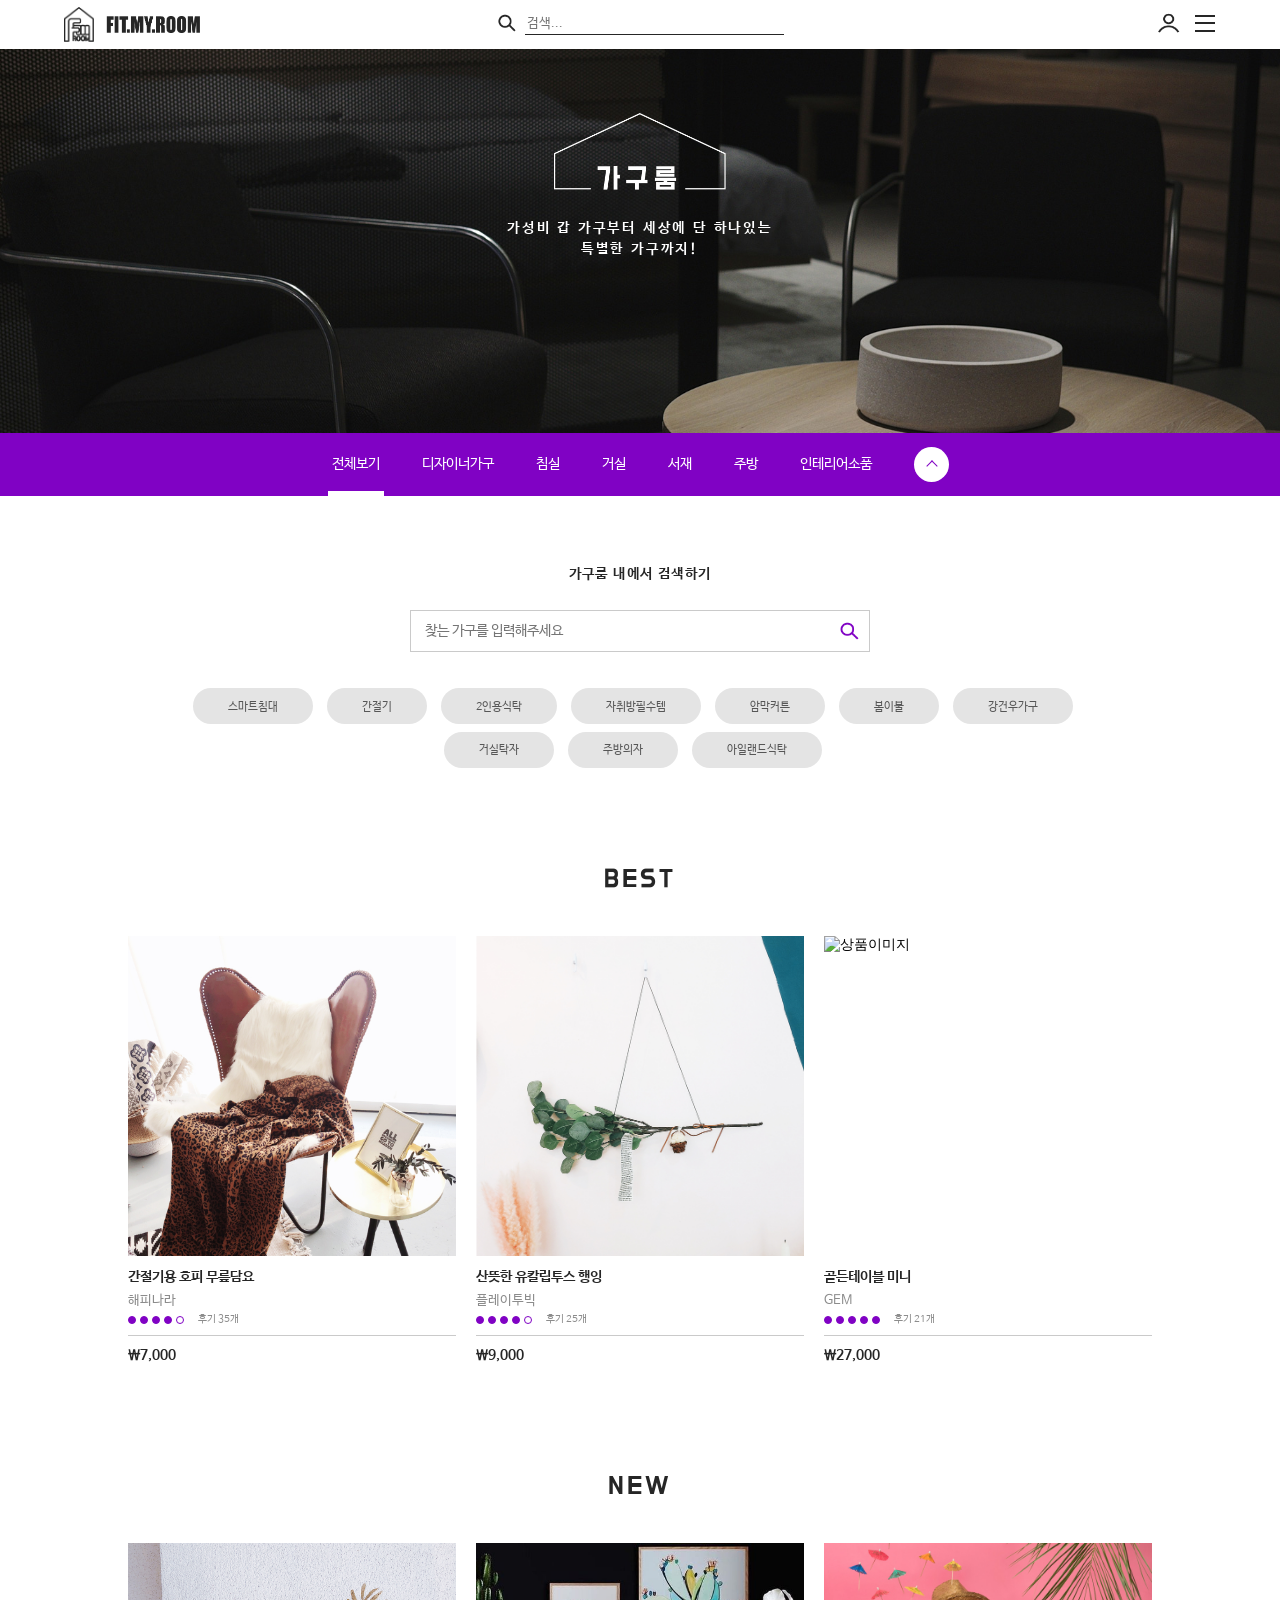
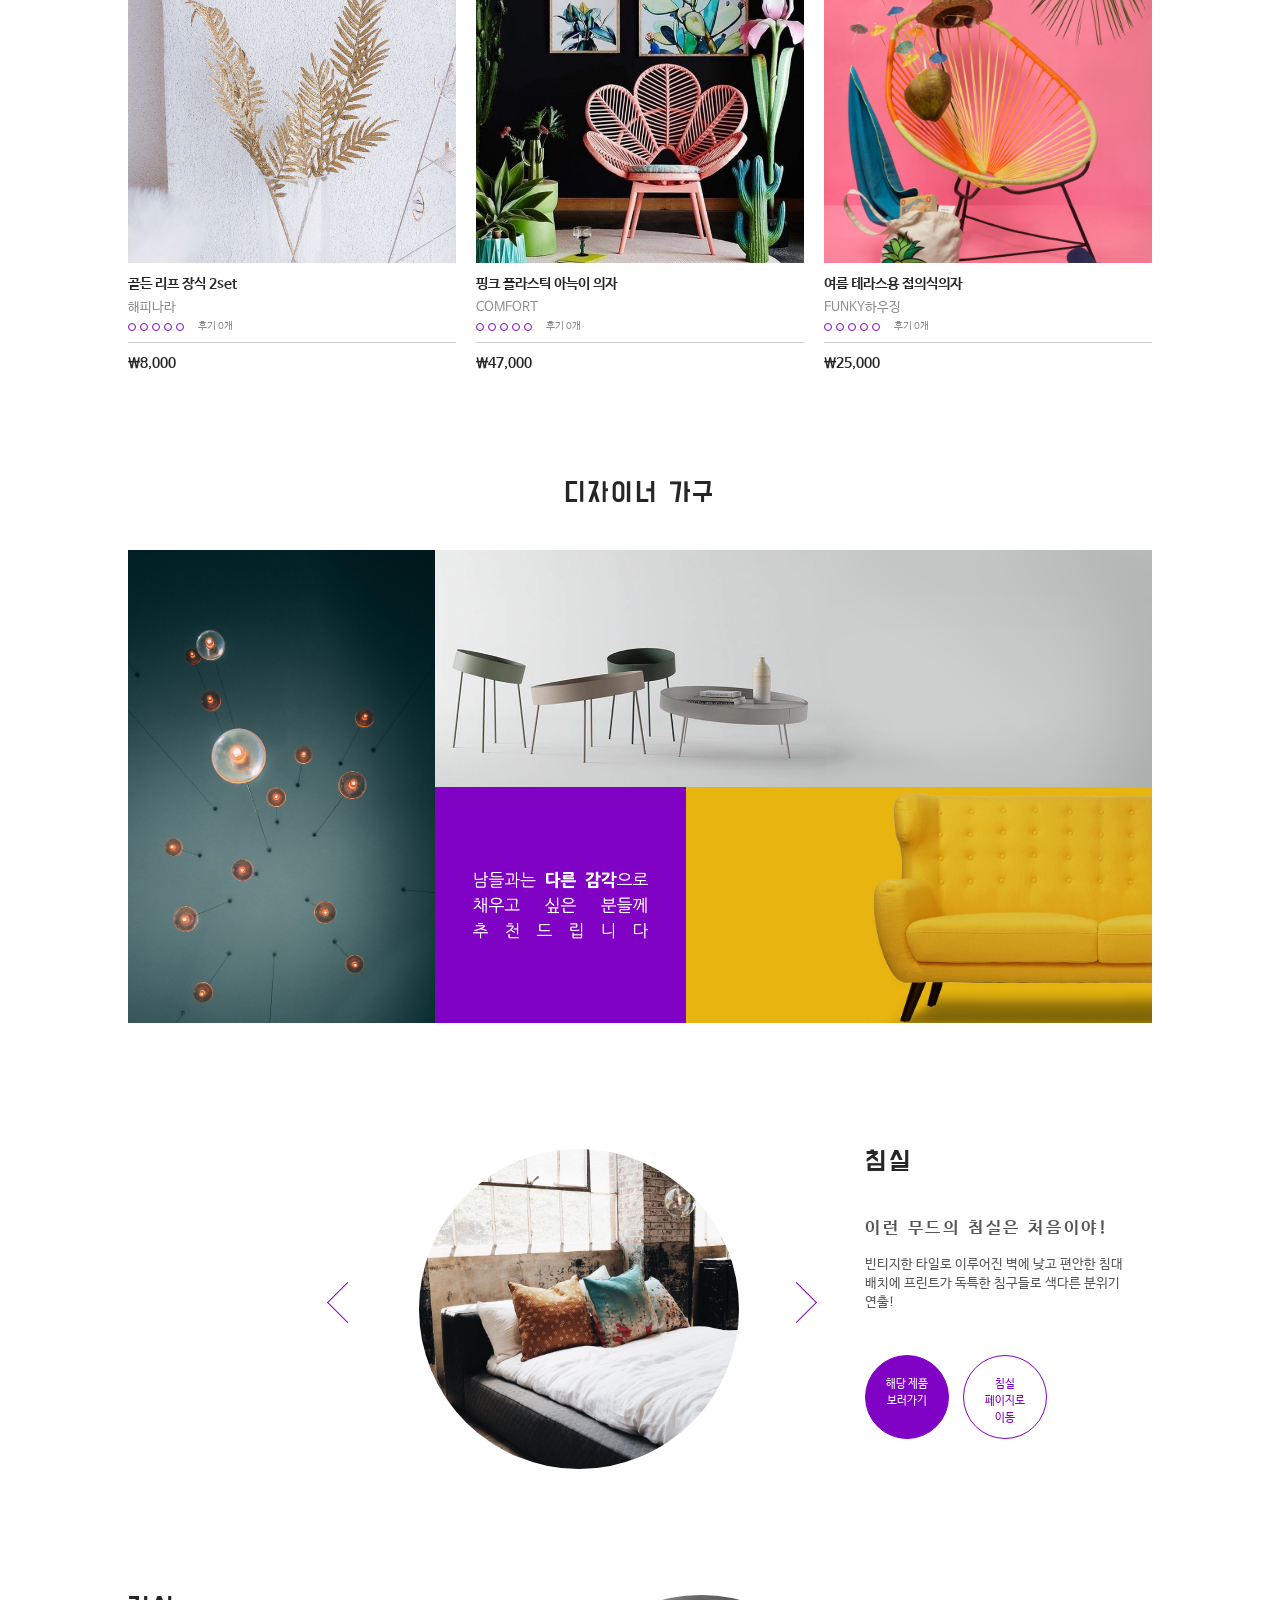
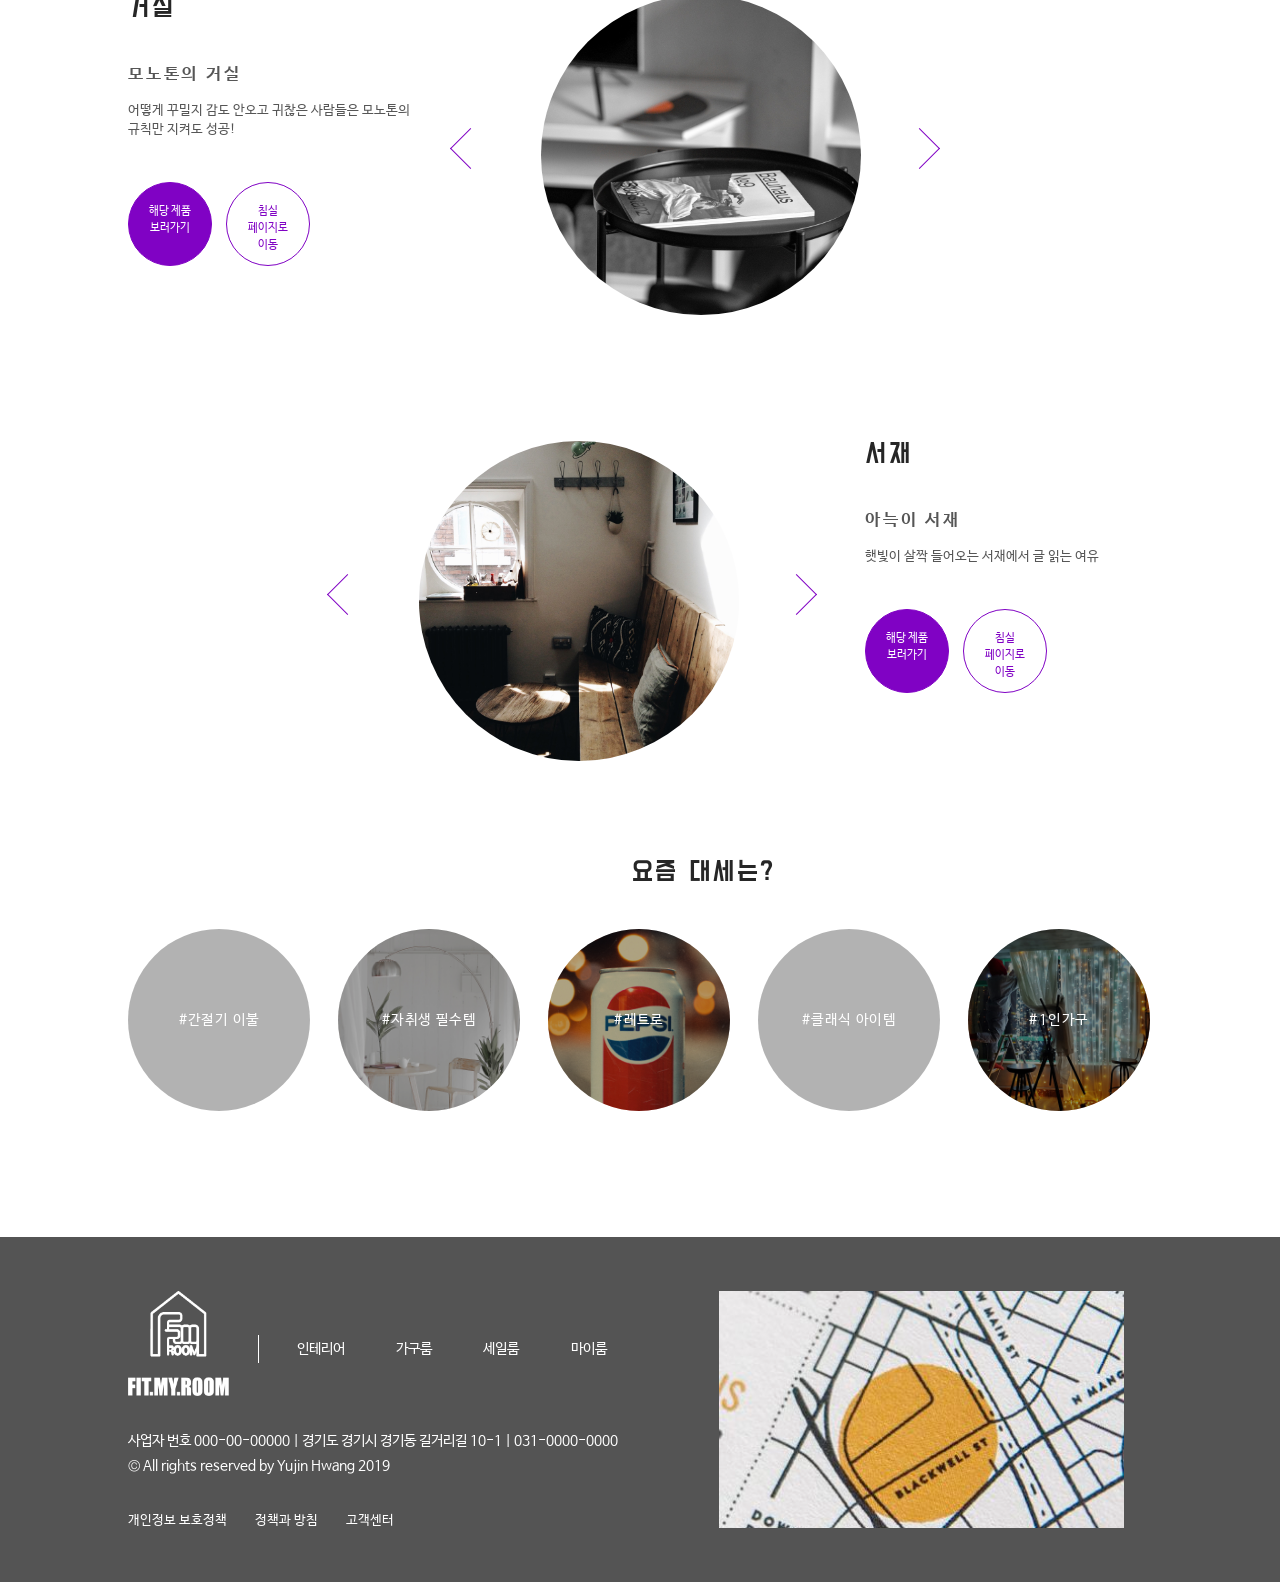
==== commit 87ea4afe: "190419 다 한듯" ====
--- a/furniture/index.html
+++ b/furniture/index.html
@@ -16,7 +16,9 @@
 	<link rel="stylesheet" type="text/css" href="https://majinmaru.github.io/fitmyroom/common/stylesheets/css/header.css" />
 	<link rel="stylesheet" type="text/css" href="stylesheets/css/index.css" />
 	<link rel="stylesheet" type="text/css" href="https://majinmaru.github.io/fitmyroom/common/stylesheets/css/footer.css" />
+	<link rel="stylesheet" type="text/css" href="https://majinmaru.github.io/fitmyroom/lib/stylesheets/jquery.mCustomScrollbar.css" />
 	<script src="https://ajax.googleapis.com/ajax/libs/jquery/1.8.3/jquery.min.js"></script>
+	<script type="text/javascript" src="https://majinmaru.github.io/fitmyroom/lib/javascripts/jquery.mCustomScrollbar.concat.min.js"></script>
 </head>
 <body>
 	<header class="header">
@@ -147,16 +149,18 @@
 		</div>
 	</section>
 	<section class="lnb">
-		<ul class="lnb-list">
-			<li class="lnb-tab active"><a href="#">전체보기</a></li>
-			<li class="lnb-tab"><a href="#">디자이너가구</a></li>
-			<li class="lnb-tab"><a href="#">침실</a></li>
-			<li class="lnb-tab"><a href="#">거실</a></li>
-			<li class="lnb-tab"><a href="#">서재</a></li>
-			<li class="lnb-tab"><a href="#">주방</a></li>
-			<li class="lnb-tab"><a href="#">인테리어소품</a></li>
-			<li class="lnb-top-btn"><span class="scroll-top-btn"></span></li>
-		</ul>
+		<div class="lnb-list-wrapper">
+			<ul class="lnb-list">
+				<li class="lnb-tab active"><a href="#">전체보기</a></li>
+				<li class="lnb-tab"><a href="#">디자이너가구</a></li>
+				<li class="lnb-tab"><a href="#">침실</a></li>
+				<li class="lnb-tab"><a href="#">거실</a></li>
+				<li class="lnb-tab"><a href="#">서재</a></li>
+				<li class="lnb-tab"><a href="#">주방</a></li>
+				<li class="lnb-tab"><a href="#">인테리어소품</a></li>
+				<li class="lnb-top-btn"><span class="scroll-top-btn"></span></li>
+			</ul>
+		</div>
 	</section>
 	<section class="page-tab">
 		<div class="all-wrapper">
@@ -500,31 +504,32 @@
 			<div class="all-ad">
 				<h1 class="title-h1">요즘 대세는?</h1>
 				<div class="all-ad-wrapper">
-					<div class="all-ad__tab">
-						<img src="images/ad-01.jpg" />
-						<p>#간절기이불</p>
-					</div>
-					<div class="all-ad__tab">
-						<img src="images/ad-02.jpg" />
-						<p>#자취생필수템</p>
-					</div>
-					<div class="all-ad__tab">
-						<img src="images/ad-03.jpg" />
-						<p>#레트로</p>
-					</div>
-					<div class="all-ad__tab">
-						<img src="images/ad-04.jpg" />
-						<p>#클래식아이템</p>
-					</div>
-					<div class="all-ad__tab">
-						<img src="images/ad-05.jpg" />
-						<p>#1인가구</p>
-					</div>
+					<div class="all-ad-tab-list">
+						<div class="all-ad__tab">
+							<img src="images/ad-01.jpg" />
+							<p>#간절기 이불</p>
+						</div>
+						<div class="all-ad__tab">
+							<img src="images/ad-02.jpg" />
+							<p>#자취생 필수템</p>
+						</div>
+						<div class="all-ad__tab">
+							<img src="images/ad-03.jpg" />
+							<p>#레트로</p>
+						</div>
+						<div class="all-ad__tab">
+							<img src="images/ad-04.jpg" />
+							<p>#클래식 아이템</p>
+						</div>
+						<div class="all-ad__tab">
+							<img src="images/ad-05.jpg" />
+							<p>#1인가구</p>
+						</div>
+					</div>					
 				</div>
 			</div>
 		</div>
 	</section>
-
 	<footer class="footer">
 		<div class="footer-info">
 			<div class="footer-info__top">
--- a/furniture/stylesheets/css/index.css
+++ b/furniture/stylesheets/css/index.css
@@ -65,9 +65,7 @@
 
 body { width: 100%; overflow-x: hidden; }
 
-.margin { width: 100%; position: relative; height: 3.5rem; }
-
-.main { width: 100%; position: relative; }
+.main { width: 100%; position: relative; margin-top: 3.5rem; }
 .main .main-bg { width: 100%; height: 30vw; position: relative; overflow: hidden; }
 .main .main-bg img { width: 100%; -webkit-animation: img-scale 5s ease; animation: img-scale 5s ease; -webkit-transform: scale(1.05); -ms-transform: scale(1.05); transform: scale(1.05); }
 .main .main-text { width: 21%; height: 20vw; position: absolute; top: 5vw; left: 39.5%; -webkit-box-sizing: border-box; -moz-box-sizing: border-box; box-sizing: border-box; padding: 3%; }
@@ -76,14 +74,15 @@
 .main .main-text .main-text__desc { width: 100%; text-align: center; font-family: 'NanumBarunGothic'; font-weight: bold; font-size: 1rem; letter-spacing: 0.2rem; color: white; line-height: 1.5; word-break: keep-all; margin-top: 3rem; }
 
 .lnb { width: 100%; position: relative; }
-.lnb .lnb-list { width: 100%; height: 4.5rem; display: -webkit-box; display: -ms-flexbox; display: flex; -webkit-box-pack: center; -ms-flex-pack: center; justify-content: center; background-color: #8002c4; }
-.lnb .lnb-list .lnb-tab { list-style: none; display: inline-block; margin-left: 3rem; height: 4.5rem; position: relative; }
-.lnb .lnb-list .lnb-tab:nth-of-type(1) { margin-left: 0; }
-.lnb .lnb-list .lnb-tab.active:after { content: ''; position: absolute; bottom: 0; left: calc((100% - 4rem) / 2); width: 4rem; height: 5px; background-color: white; }
-.lnb .lnb-list .lnb-tab a { line-height: 4.5rem; font-size: 1rem; color: white; text-decoration: none; display: inline-block; font-family: 'NanumBarunGothic'; }
-.lnb .lnb-list .lnb-top-btn { list-style: none; display: inline; margin-left: 3rem; height: 4.5rem; position: relative; }
-.lnb .lnb-list .lnb-top-btn .scroll-top-btn { width: 2.5rem; height: 2.5rem; border-radius: 2.5rem; background-color: white; position: relative; margin-top: 1rem; display: inline-block; cursor: pointer; }
-.lnb .lnb-list .lnb-top-btn .scroll-top-btn:after { content: ''; width: 0.5rem; height: 0.5rem; border-top: 1px solid #8002c4; border-left: 1px solid #8002c4; display: inline-block; position: absolute; top: 1.1rem; left: 1rem; -webkit-transform: rotate(45deg); -ms-transform: rotate(45deg); transform: rotate(45deg); }
+.lnb .lnb-list-wrapper { width: 100%; position: relative; }
+.lnb .lnb-list-wrapper .lnb-list { width: 100%; height: 4.5rem; display: -webkit-box; display: -ms-flexbox; display: flex; -webkit-box-pack: center; -ms-flex-pack: center; justify-content: center; background-color: #8002c4; }
+.lnb .lnb-list-wrapper .lnb-list .lnb-tab { list-style: none; display: inline-block; margin-left: 3rem; height: 4.5rem; position: relative; }
+.lnb .lnb-list-wrapper .lnb-list .lnb-tab:nth-of-type(1) { margin-left: 0; }
+.lnb .lnb-list-wrapper .lnb-list .lnb-tab.active:after { content: ''; position: absolute; bottom: 0; left: calc((100% - 4rem) / 2); width: 4rem; height: 5px; background-color: white; }
+.lnb .lnb-list-wrapper .lnb-list .lnb-tab a { line-height: 4.5rem; font-size: 1rem; color: white; text-decoration: none; display: inline-block; font-family: 'NanumBarunGothic'; }
+.lnb .lnb-list-wrapper .lnb-list .lnb-top-btn { list-style: none; display: inline; margin-left: 3rem; height: 4.5rem; position: relative; }
+.lnb .lnb-list-wrapper .lnb-list .lnb-top-btn .scroll-top-btn { width: 2.5rem; height: 2.5rem; border-radius: 2.5rem; background-color: white; position: relative; margin-top: 1rem; display: inline-block; cursor: pointer; }
+.lnb .lnb-list-wrapper .lnb-list .lnb-top-btn .scroll-top-btn:after { content: ''; width: 0.5rem; height: 0.5rem; border-top: 1px solid #8002c4; border-left: 1px solid #8002c4; display: inline-block; position: absolute; top: 1.1rem; left: 1rem; -webkit-transform: rotate(45deg); -ms-transform: rotate(45deg); transform: rotate(45deg); }
 
 .title-h1 { font-size: 1.6rem; color: #262626; letter-spacing: 0.2rem; width: 100%; text-align: center; font-family: 'BM DoHyeon'; position: relative; }
 
@@ -192,14 +191,93 @@
 .page-tab .all-wrapper .all-room .all-room-wrapper .all-room__text .room-content-wrapper .room-content .room-content__btns .room-btn.page-btn:hover a { color: #a537ed; }
 .page-tab .all-wrapper .all-room .all-room-wrapper .all-room__text .room-content-wrapper .room-content .room-content__btns .room-btn.page-btn a { color: #8002c4; -webkit-transition: all 0.5s ease; -o-transition: all 0.5s ease; transition: all 0.5s ease; }
 .page-tab .all-wrapper .all-room .all-room-wrapper .all-room__text .room-content-wrapper .room-content.current { display: block; -webkit-animation: to-left 0.5s ease; animation: to-left 0.5s ease; opacity: 1; }
-.page-tab .all-wrapper .all-ad { width: 100%; position: relative; margin-top: 7rem; }
-.page-tab .all-wrapper .all-ad .all-ad-wrapper { width: 100%; display: -webkit-box; display: -ms-flexbox; display: flex; -webkit-box-sizing: border-box; -moz-box-sizing: border-box; box-sizing: border-box; -webkit-box-pack: center; -ms-flex-pack: center; justify-content: center; padding: 0 13%; margin-top: 3rem; }
-.page-tab .all-wrapper .all-ad .all-ad-wrapper .all-ad__tab { width: 13rem; height: 13rem; border-radius: 50%; overflow: hidden; margin-left: 2rem; position: relative; display: inline-block; }
-.page-tab .all-wrapper .all-ad .all-ad-wrapper .all-ad__tab:hover img { -webkit-transform: scale(1.05); -ms-transform: scale(1.05); transform: scale(1.05); }
-.page-tab .all-wrapper .all-ad .all-ad-wrapper .all-ad__tab:after { content: ''; width: 100%; height: 100%; background-color: rgba(0, 0, 0, 0.3); display: block; position: absolute; top: 0; left: 0; }
-.page-tab .all-wrapper .all-ad .all-ad-wrapper .all-ad__tab:nth-of-type(1) { margin-left: 0; }
-.page-tab .all-wrapper .all-ad .all-ad-wrapper .all-ad__tab img { width: 100%; -webkit-transition: all 0.5s ease; -o-transition: all 0.5s ease; transition: all 0.5s ease; }
-.page-tab .all-wrapper .all-ad .all-ad-wrapper .all-ad__tab p { font-size: 1rem; color: white; letter-spacing: 0.1rem; text-align: center; font-family: 'NanumBarunGothic'; position: absolute; top: 50%; width: 60%; margin-left: 20%; -webkit-transform: translateY(-50%); -ms-transform: translateY(-50%); transform: translateY(-50%); z-index: 2; cursor: pointer; }
-.page-tab .all-wrapper .all-ad .all-ad-wrapper .all-ad__tab p:hover { text-decoration: underline; }
+.page-tab .all-wrapper .all-ad { width: 100%; position: relative; margin-top: 7rem; overflow: hidden; -webkit-box-sizing: border-box; -moz-box-sizing: border-box; box-sizing: border-box; padding: 0 13%; }
+.page-tab .all-wrapper .all-ad .all-ad-wrapper { width: 100%; position: relative; margin-top: 3rem; overflow: hidden; }
+.page-tab .all-wrapper .all-ad .all-ad-wrapper .all-ad-tab-list { width: 100%; display: -webkit-box; display: -ms-flexbox; display: flex; -webkit-box-pack: center; -ms-flex-pack: center; justify-content: center; }
+.page-tab .all-wrapper .all-ad .all-ad-wrapper .all-ad-tab-list .all-ad__tab { width: 13rem; height: 13rem; border-radius: 50%; overflow: hidden; margin-left: 2rem; position: relative; display: inline-block; }
+.page-tab .all-wrapper .all-ad .all-ad-wrapper .all-ad-tab-list .all-ad__tab:hover img { -webkit-transform: scale(1.05); -ms-transform: scale(1.05); transform: scale(1.05); }
+.page-tab .all-wrapper .all-ad .all-ad-wrapper .all-ad-tab-list .all-ad__tab:after { content: ''; width: 100%; height: 100%; background-color: rgba(0, 0, 0, 0.3); display: block; position: absolute; top: 0; left: 0; }
+.page-tab .all-wrapper .all-ad .all-ad-wrapper .all-ad-tab-list .all-ad__tab:nth-of-type(1) { margin-left: 0; }
+.page-tab .all-wrapper .all-ad .all-ad-wrapper .all-ad-tab-list .all-ad__tab img { width: 100%; -webkit-transition: all 0.5s ease; -o-transition: all 0.5s ease; transition: all 0.5s ease; }
+.page-tab .all-wrapper .all-ad .all-ad-wrapper .all-ad-tab-list .all-ad__tab p { font-size: 1rem; color: white; letter-spacing: 0.1rem; text-align: center; font-family: 'NanumBarunGothic'; position: absolute; top: 50%; width: 60%; margin-left: 20%; -webkit-transform: translateY(-50%); -ms-transform: translateY(-50%); transform: translateY(-50%); z-index: 2; cursor: pointer; }
+.page-tab .all-wrapper .all-ad .all-ad-wrapper .all-ad-tab-list .all-ad__tab p:hover { text-decoration: underline; }
+
+@media screen and (min-width: 768px) and (max-width: 1280px) { .main .main-text { padding: 0; }
+  .main .main-text .main-text__title { width: 100%; height: 30%; display: -webkit-box; display: -ms-flexbox; display: flex; -webkit-box-pack: center; -ms-flex-pack: center; justify-content: center; }
+  .main .main-text .main-text__title img { height: 100%; }
+  .main .main-text .main-text__desc { margin-top: 2rem; }
+  .page-tab .all-wrapper .all-search .all-search__hashtag { width: 80%; margin-left: 10%; }
+  .page-tab .all-wrapper .all-search .all-search__hashtag .hashtag-tab { font-size: 0.8rem; margin-right: 1rem; margin-top: 0.6rem; }
+  .page-tab .all-wrapper .all-best { padding: 0 10%; }
+  .page-tab .all-wrapper .all-best .all-best__item-list .all-best__item .best-item-img { height: 25vw; }
+  .page-tab .all-wrapper .all-new { padding: 0 10%; }
+  .page-tab .all-wrapper .all-new .all-new__item-list .all-new__item .new-item-img { height: 25vw; }
+  .page-tab .all-wrapper .all-designerbrand { padding: 0 10%; }
+  .page-tab .all-wrapper .all-designerbrand .designerbrand-box-wrapper { height: 37vw; }
+  .page-tab .all-wrapper .all-designerbrand .designerbrand-box-wrapper .designerbrand-box.left .designerbrand-box__text .dbb-text-title { font-size: 1rem; }
+  .page-tab .all-wrapper .all-designerbrand .designerbrand-box-wrapper .designerbrand-box.left .designerbrand-box__text .dbb-text-brand { font-size: 0.8rem; margin-top: 1rem; }
+  .page-tab .all-wrapper .all-designerbrand .designerbrand-box-wrapper .designerbrand-box.left .designerbrand-box__text .dbb-text-desc { font-size: 0.8rem; }
+  .page-tab .all-wrapper .all-designerbrand .designerbrand-box-wrapper .designerbrand-box.right .dbb-box-top .designerbrand-box__text .dbb-text-title { font-size: 1rem; }
+  .page-tab .all-wrapper .all-designerbrand .designerbrand-box-wrapper .designerbrand-box.right .dbb-box-top .designerbrand-box__text .dbb-text-brand { font-size: 0.8rem; margin-top: 1rem; }
+  .page-tab .all-wrapper .all-designerbrand .designerbrand-box-wrapper .designerbrand-box.right .dbb-box-top .designerbrand-box__text .dbb-text-desc { font-size: 0.8rem; }
+  .page-tab .all-wrapper .all-designerbrand .designerbrand-box-wrapper .designerbrand-box.right .dbb-box-bottom .dbb-box-right .designerbrand-box__text { width: 40%; }
+  .page-tab .all-wrapper .all-designerbrand .designerbrand-box-wrapper .designerbrand-box.right .dbb-box-bottom .dbb-box-right .designerbrand-box__text .dbb-text-title { font-size: 1rem; }
+  .page-tab .all-wrapper .all-designerbrand .designerbrand-box-wrapper .designerbrand-box.right .dbb-box-bottom .dbb-box-right .designerbrand-box__text .dbb-text-brand { font-size: 0.8rem; }
+  .page-tab .all-wrapper .all-designerbrand .designerbrand-box-wrapper .designerbrand-box.right .dbb-box-bottom .dbb-box-right .designerbrand-box__text .dbb-text-desc { font-size: 0.8rem; }
+  .page-tab .all-wrapper .all-room { padding: 0 10%; }
+  .page-tab .all-wrapper .all-room .all-room-wrapper .all-room__text .room-content-wrapper .room-content .room-content__btns .room-btn { width: 6rem; height: 6rem; border-radius: 6rem; }
+  .page-tab .all-wrapper .all-room .all-room-wrapper .all-room__text .room-content-wrapper .room-content .room-content__btns .room-btn a { width: 60%; margin-left: 20%; margin-top: calc((100% - 3rem) / 2); font-size: 0.8rem; }
+  .page-tab .all-wrapper .all-ad { padding-left: 10%; padding-right: 0; }
+  .page-tab .all-wrapper .all-ad .all-ad-wrapper .all-ad-tab-list { width: 110vw; height: 15rem; -webkit-box-pack: flex-start; -ms-flex-pack: flex-start; justify-content: flex-start; } }
+@media screen and (max-width: 767px) { .main .main-bg { height: 80vw; }
+  .main .main-bg img { width: auto; height: 100%; margin-left: -30%; }
+  .main .main-text { padding: 0; width: 50%; left: 25%; height: 45vw; top: 26vw; }
+  .main .main-text .main-text__desc { margin-top: 2rem; }
+  .lnb .lnb-list-wrapper { overflow: hidden; }
+  .lnb .lnb-list-wrapper .lnb-list { -ms-flex-wrap: nowrap; flex-wrap: nowrap; -webkit-box-pack: flex-start; -ms-flex-pack: flex-start; justify-content: flex-start; -webkit-box-flex: 0 0 auto; -ms-flex: 0 0 auto; flex: 0 0 auto; padding-left: 10%; padding-right: 0; width: 150vw; }
+  .page-tab .all-wrapper .all-search .all-search__box { width: 80%; margin-left: 10%; }
+  .page-tab .all-wrapper .all-search .all-search__hashtag { width: 90%; margin-left: 5%; }
+  .page-tab .all-wrapper .all-search .all-search__hashtag .hashtag-tab { font-size: 0.7rem; margin-right: 1rem; margin-top: 0.6rem; padding: 0.7rem 1.5rem; }
+  .page-tab .all-wrapper .all-best { padding: 0 5%; }
+  .page-tab .all-wrapper .all-best .all-best__item-list { -webkit-box-direction: column; -ms-flex-direction: column; flex-direction: column; }
+  .page-tab .all-wrapper .all-best .all-best__item-list .all-best__item { width: 100%; margin-left: 0; margin-top: 3rem; }
+  .page-tab .all-wrapper .all-best .all-best__item-list .all-best__item .best-item-img { height: 90vw; }
+  .page-tab .all-wrapper .all-new { padding: 0 5%; }
+  .page-tab .all-wrapper .all-new .all-new__item-list { -webkit-box-direction: column; -ms-flex-direction: column; flex-direction: column; }
+  .page-tab .all-wrapper .all-new .all-new__item-list .all-new__item { width: 100%; margin-left: 0; margin-top: 3rem; }
+  .page-tab .all-wrapper .all-new .all-new__item-list .all-new__item .new-item-img { height: 90vw; }
+  .page-tab .all-wrapper .all-designerbrand { padding: 0 5%; }
+  .page-tab .all-wrapper .all-designerbrand .designerbrand-box-wrapper { height: auto; -webkit-box-direction: column; -ms-flex-direction: column; flex-direction: column; }
+  .page-tab .all-wrapper .all-designerbrand .designerbrand-box-wrapper .designerbrand-box.left { width: 100%; height: 58vw; }
+  .page-tab .all-wrapper .all-designerbrand .designerbrand-box-wrapper .designerbrand-box.left img { width: 100%; position: absolute; top: -70%; left: 0; }
+  .page-tab .all-wrapper .all-designerbrand .designerbrand-box-wrapper .designerbrand-box.left .designerbrand-box__text { opacity: 1; }
+  .page-tab .all-wrapper .all-designerbrand .designerbrand-box-wrapper .designerbrand-box.left .designerbrand-box__text .dbb-text-title { font-size: 1rem; }
+  .page-tab .all-wrapper .all-designerbrand .designerbrand-box-wrapper .designerbrand-box.left .designerbrand-box__text .dbb-text-brand { font-size: 0.8rem; margin-top: 1rem; }
+  .page-tab .all-wrapper .all-designerbrand .designerbrand-box-wrapper .designerbrand-box.left .designerbrand-box__text .dbb-text-desc { display: none; }
+  .page-tab .all-wrapper .all-designerbrand .designerbrand-box-wrapper .designerbrand-box.right { width: 100%; height: auto; }
+  .page-tab .all-wrapper .all-designerbrand .designerbrand-box-wrapper .designerbrand-box.right .dbb-box-top { height: 34vw; }
+  .page-tab .all-wrapper .all-designerbrand .designerbrand-box-wrapper .designerbrand-box.right .dbb-box-top .designerbrand-box__text { opacity: 1; top: 25%; }
+  .page-tab .all-wrapper .all-designerbrand .designerbrand-box-wrapper .designerbrand-box.right .dbb-box-top .designerbrand-box__text .dbb-text-title { font-size: 1rem; }
+  .page-tab .all-wrapper .all-designerbrand .designerbrand-box-wrapper .designerbrand-box.right .dbb-box-top .designerbrand-box__text .dbb-text-brand { font-size: 0.8rem; margin-top: 1rem; }
+  .page-tab .all-wrapper .all-designerbrand .designerbrand-box-wrapper .designerbrand-box.right .dbb-box-top .designerbrand-box__text .dbb-text-desc { display: none; }
+  .page-tab .all-wrapper .all-designerbrand .designerbrand-box-wrapper .designerbrand-box.right .dbb-box-bottom { height: 55vw; }
+  .page-tab .all-wrapper .all-designerbrand .designerbrand-box-wrapper .designerbrand-box.right .dbb-box-bottom .dbb-box-purple img { width: 100%; -webkit-transform: translateY(-50%) rotate(90deg); -ms-transform: translateY(-50%) rotate(90deg); transform: translateY(-50%) rotate(90deg); left: 0; }
+  .page-tab .all-wrapper .all-designerbrand .designerbrand-box-wrapper .designerbrand-box.right .dbb-box-bottom .dbb-box-right img { height: 100%; width: auto; position: absolute; top: 0; right: -30%; }
+  .page-tab .all-wrapper .all-designerbrand .designerbrand-box-wrapper .designerbrand-box.right .dbb-box-bottom .dbb-box-right .designerbrand-box__text { width: 40%; opacity: 1; }
+  .page-tab .all-wrapper .all-designerbrand .designerbrand-box-wrapper .designerbrand-box.right .dbb-box-bottom .dbb-box-right .designerbrand-box__text .dbb-text-title { font-size: 1rem; }
+  .page-tab .all-wrapper .all-designerbrand .designerbrand-box-wrapper .designerbrand-box.right .dbb-box-bottom .dbb-box-right .designerbrand-box__text .dbb-text-brand { font-size: 0.8rem; }
+  .page-tab .all-wrapper .all-designerbrand .designerbrand-box-wrapper .designerbrand-box.right .dbb-box-bottom .dbb-box-right .designerbrand-box__text .dbb-text-desc { display: none; }
+  .page-tab .all-wrapper .all-room { padding: 0 5%; }
+  .page-tab .all-wrapper .all-room .all-room-wrapper { -webkit-box-direction: column; -ms-flex-direction: column; flex-direction: column; }
+  .page-tab .all-wrapper .all-room .all-room-wrapper .all-room__graphic { width: 100%; height: 50vw; -ms-flex-order: 1; order: 1; }
+  .page-tab .all-wrapper .all-room .all-room-wrapper .all-room__graphic .room-graphic-wrapper { width: 50vw; height: 50vw; }
+  .page-tab .all-wrapper .all-room .all-room-wrapper .all-room__text { width: 100%; margin-top: 2rem; -ms-flex-order: 2; order: 2; }
+  .page-tab .all-wrapper .all-room .all-room-wrapper .all-room__text .room-content-wrapper .room-content .room-content__btns { margin-top: 2rem; }
+  .page-tab .all-wrapper .all-room .all-room-wrapper .all-room__text .room-content-wrapper .room-content .room-content__btns .room-btn { width: 6rem; height: 6rem; border-radius: 6rem; }
+  .page-tab .all-wrapper .all-room .all-room-wrapper .all-room__text .room-content-wrapper .room-content .room-content__btns .room-btn a { width: 60%; margin-left: 20%; margin-top: calc((100% - 3rem) / 2); font-size: 0.8rem; }
+  .page-tab .all-wrapper .all-ad { padding-left: 5%; padding-right: 0; }
+  .page-tab .all-wrapper .all-ad .title-h1 { margin-left: -2.5%; }
+  .page-tab .all-wrapper .all-ad .all-ad-wrapper .all-ad-tab-list { width: 220vw; height: 13rem; -webkit-box-pack: flex-start; -ms-flex-pack: flex-start; justify-content: flex-start; }
+  .page-tab .all-wrapper .all-ad .all-ad-wrapper .all-ad-tab-list .all-ad__tab { width: 11rem; height: 11rem; word-break: keep-all; } }
 
 /*# sourceMappingURL=index.css.map */
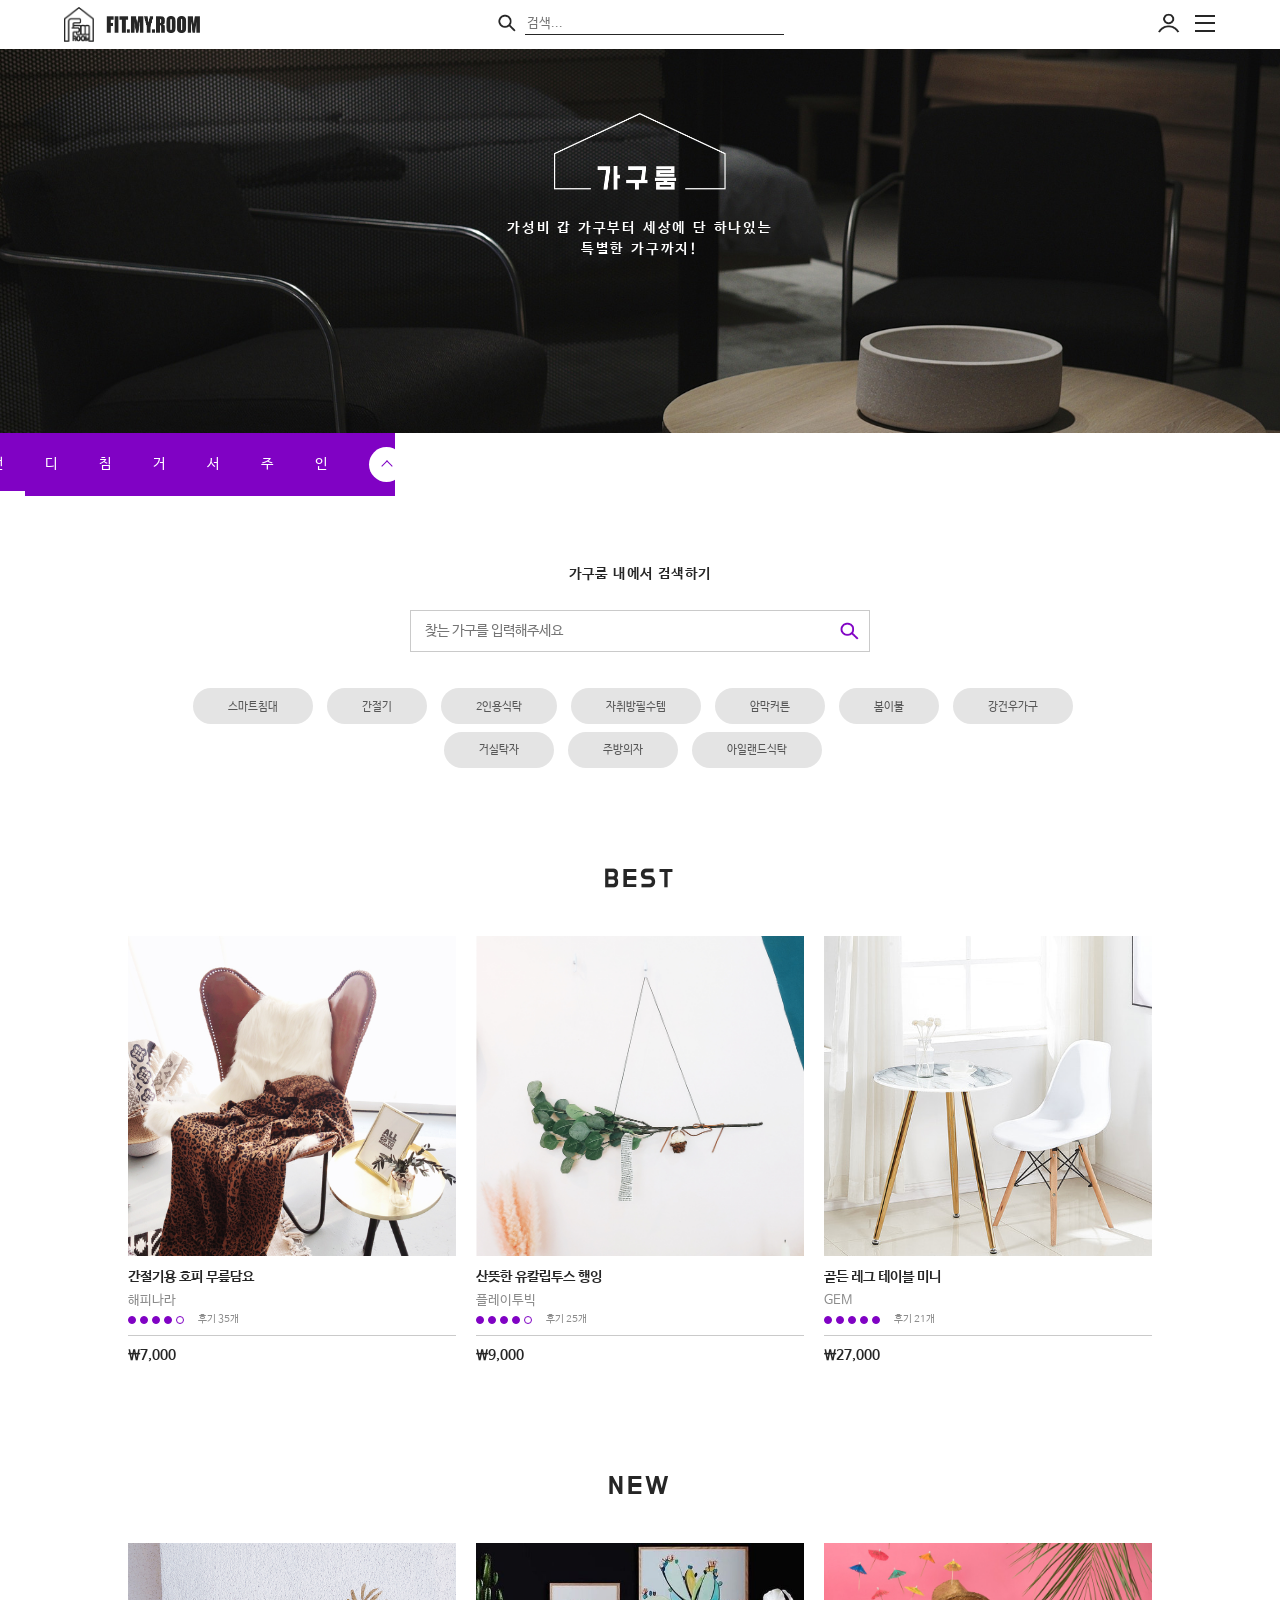
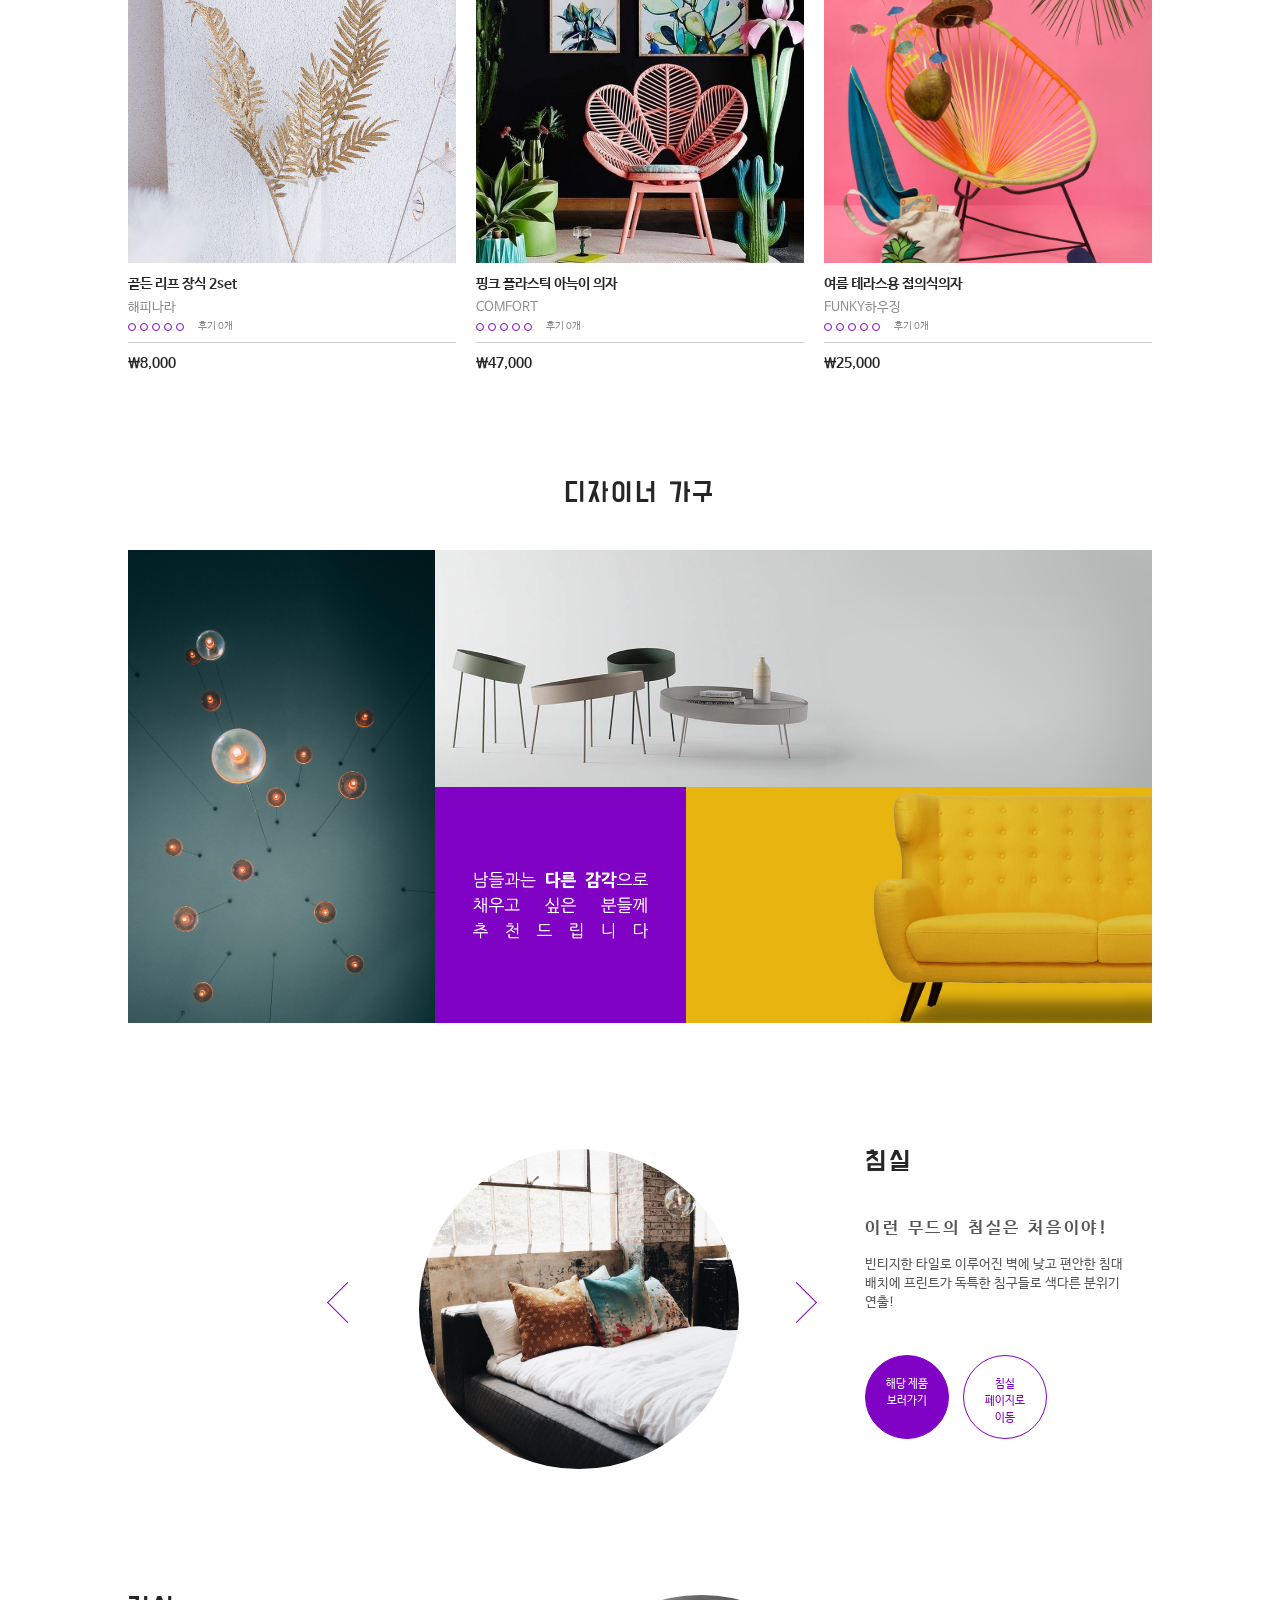
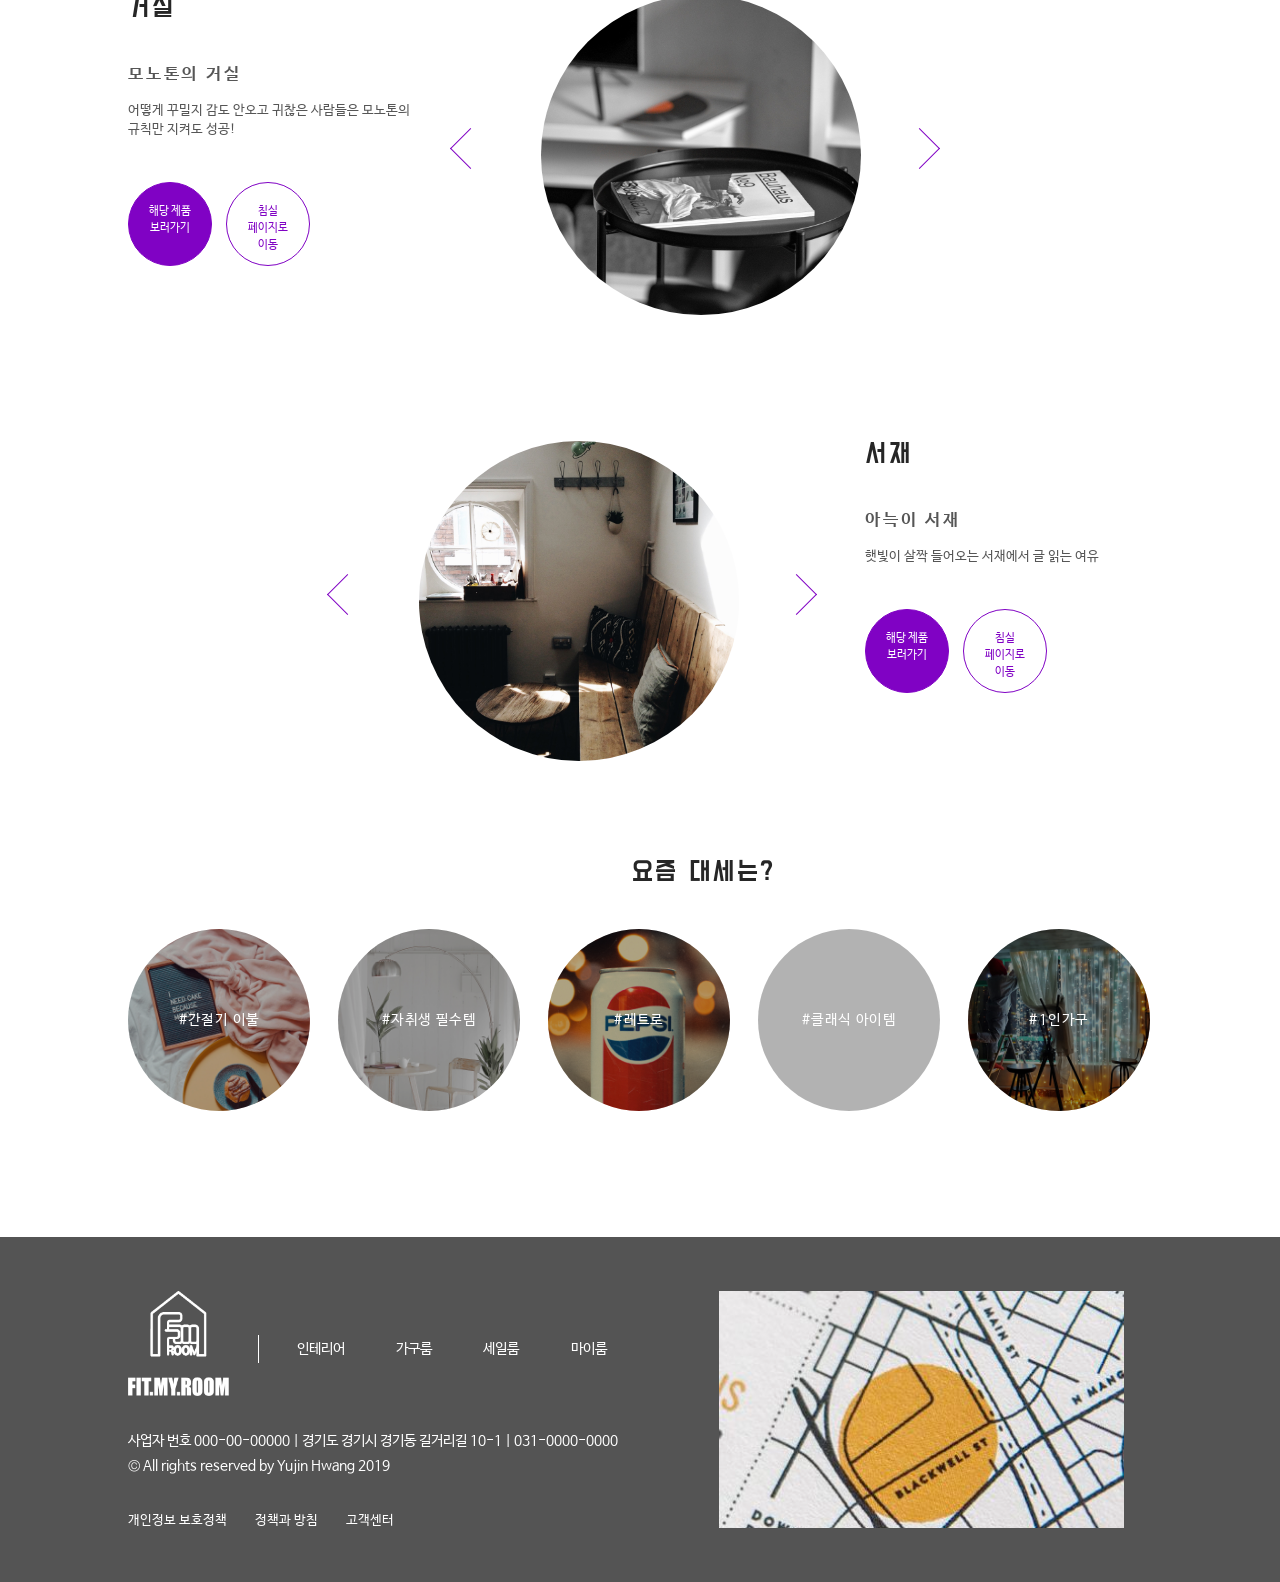
==== commit 699dbc14: "190420" ====
--- a/furniture/index.html
+++ b/furniture/index.html
@@ -226,9 +226,9 @@
 					</div>
 					<div class="all-best__item">
 						<div class="best-item-img">
-							<img src="images/best-03.jpg" alt="상품이미지" />
-						</div>
-						<div class="best-item-title">골든테이블 미니</div>
+							<img src="images/best-04.jpg" alt="상품이미지" />
+						</div>
+						<div class="best-item-title">골든 레그 테이블 미니</div>
 						<div class="best-item-brand">GEM</div>
 						<div class="best-item-eval">
 							<div class="best-item-eval__dots">
@@ -506,7 +506,7 @@
 				<div class="all-ad-wrapper">
 					<div class="all-ad-tab-list">
 						<div class="all-ad__tab">
-							<img src="images/ad-01.jpg" />
+							<img src="images/ad-00.jpg" />
 							<p>#간절기 이불</p>
 						</div>
 						<div class="all-ad__tab">
@@ -518,7 +518,7 @@
 							<p>#레트로</p>
 						</div>
 						<div class="all-ad__tab">
-							<img src="images/ad-04.jpg" />
+							<img src="images/ad-06.jpg" />
 							<p>#클래식 아이템</p>
 						</div>
 						<div class="all-ad__tab">
--- a/furniture/stylesheets/css/index.css
+++ b/furniture/stylesheets/css/index.css
@@ -237,7 +237,7 @@
   .lnb .lnb-list-wrapper .lnb-list { -ms-flex-wrap: nowrap; flex-wrap: nowrap; -webkit-box-pack: flex-start; -ms-flex-pack: flex-start; justify-content: flex-start; -webkit-box-flex: 0 0 auto; -ms-flex: 0 0 auto; flex: 0 0 auto; padding-left: 10%; padding-right: 0; width: 150vw; }
   .page-tab .all-wrapper .all-search .all-search__box { width: 80%; margin-left: 10%; }
   .page-tab .all-wrapper .all-search .all-search__hashtag { width: 90%; margin-left: 5%; }
-  .page-tab .all-wrapper .all-search .all-search__hashtag .hashtag-tab { font-size: 0.7rem; margin-right: 1rem; margin-top: 0.6rem; padding: 0.7rem 1.5rem; }
+  .page-tab .all-wrapper .all-search .all-search__hashtag .hashtag-tab { font-size: 0.7rem; margin-right: 0.5rem; margin-top: 0.6rem; padding: 0.7rem 1.5rem; }
   .page-tab .all-wrapper .all-best { padding: 0 5%; }
   .page-tab .all-wrapper .all-best .all-best__item-list { -webkit-box-direction: column; -ms-flex-direction: column; flex-direction: column; }
   .page-tab .all-wrapper .all-best .all-best__item-list .all-best__item { width: 100%; margin-left: 0; margin-top: 3rem; }
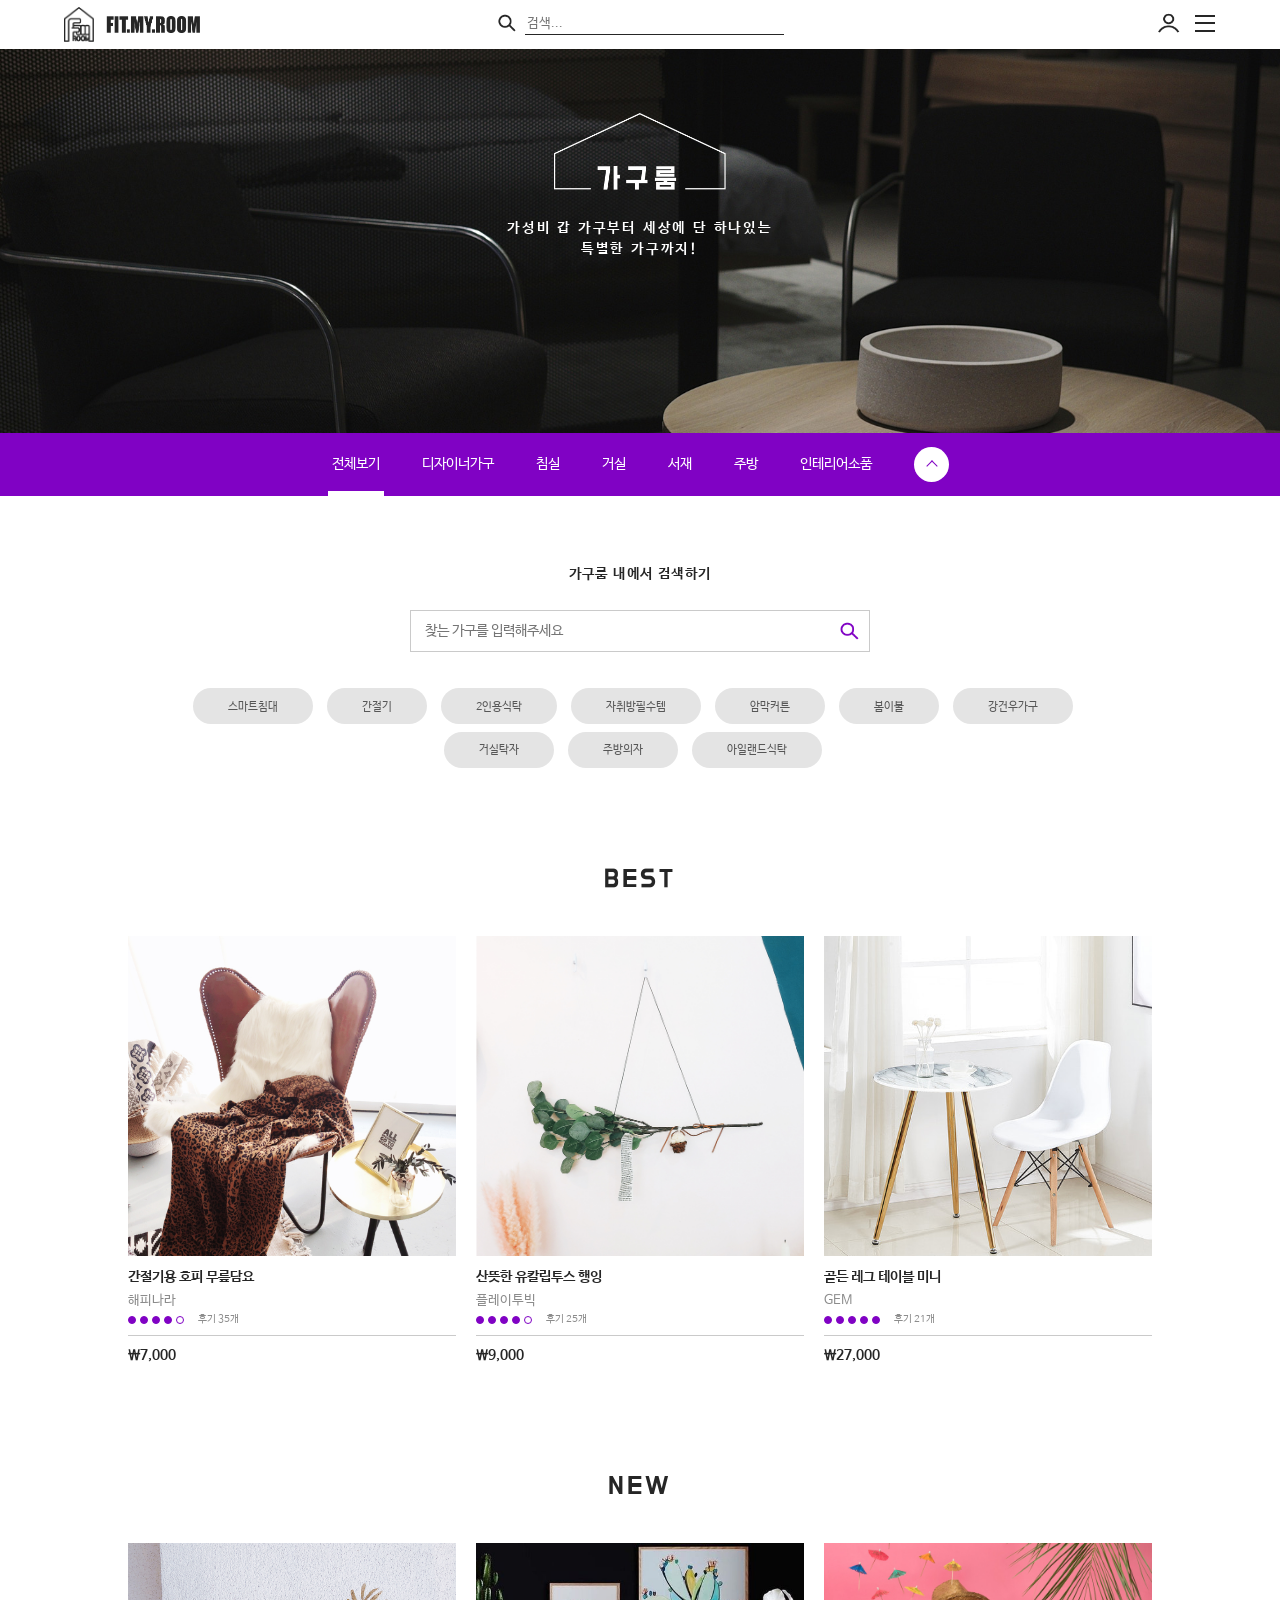
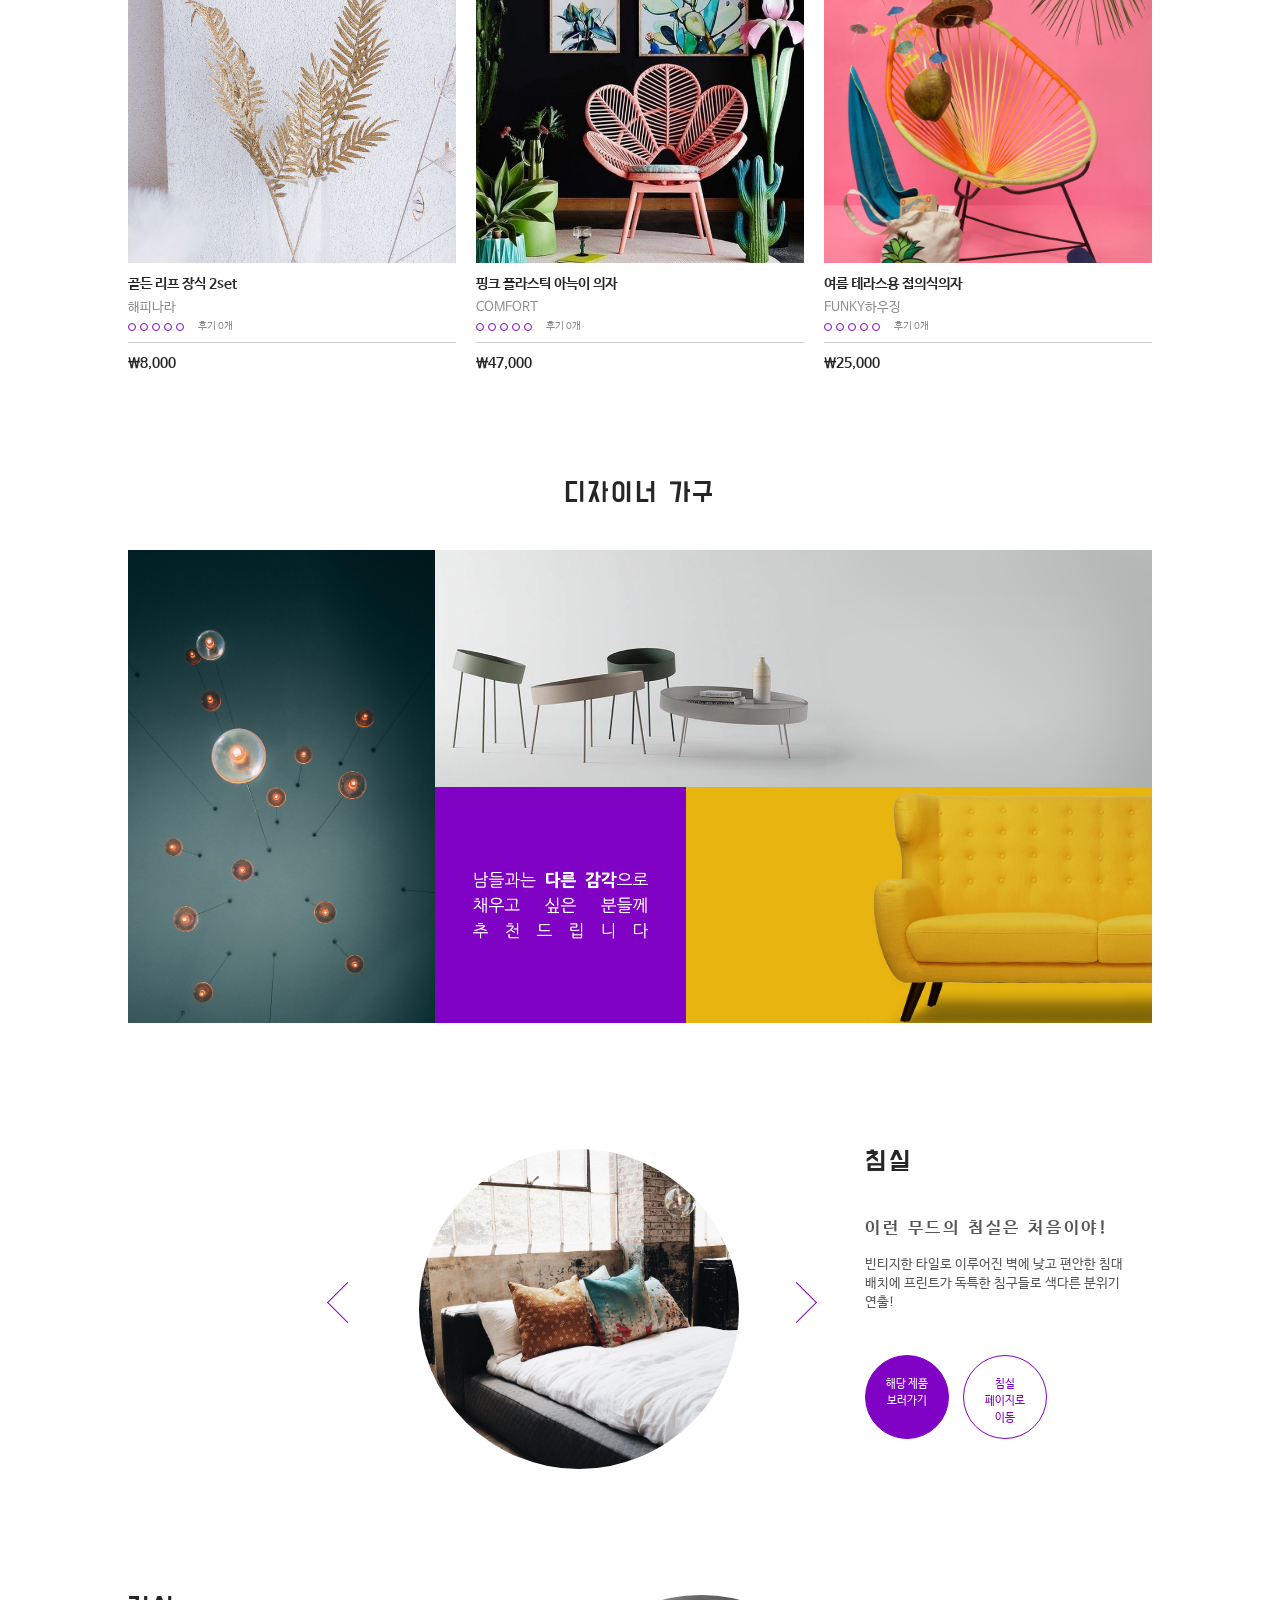
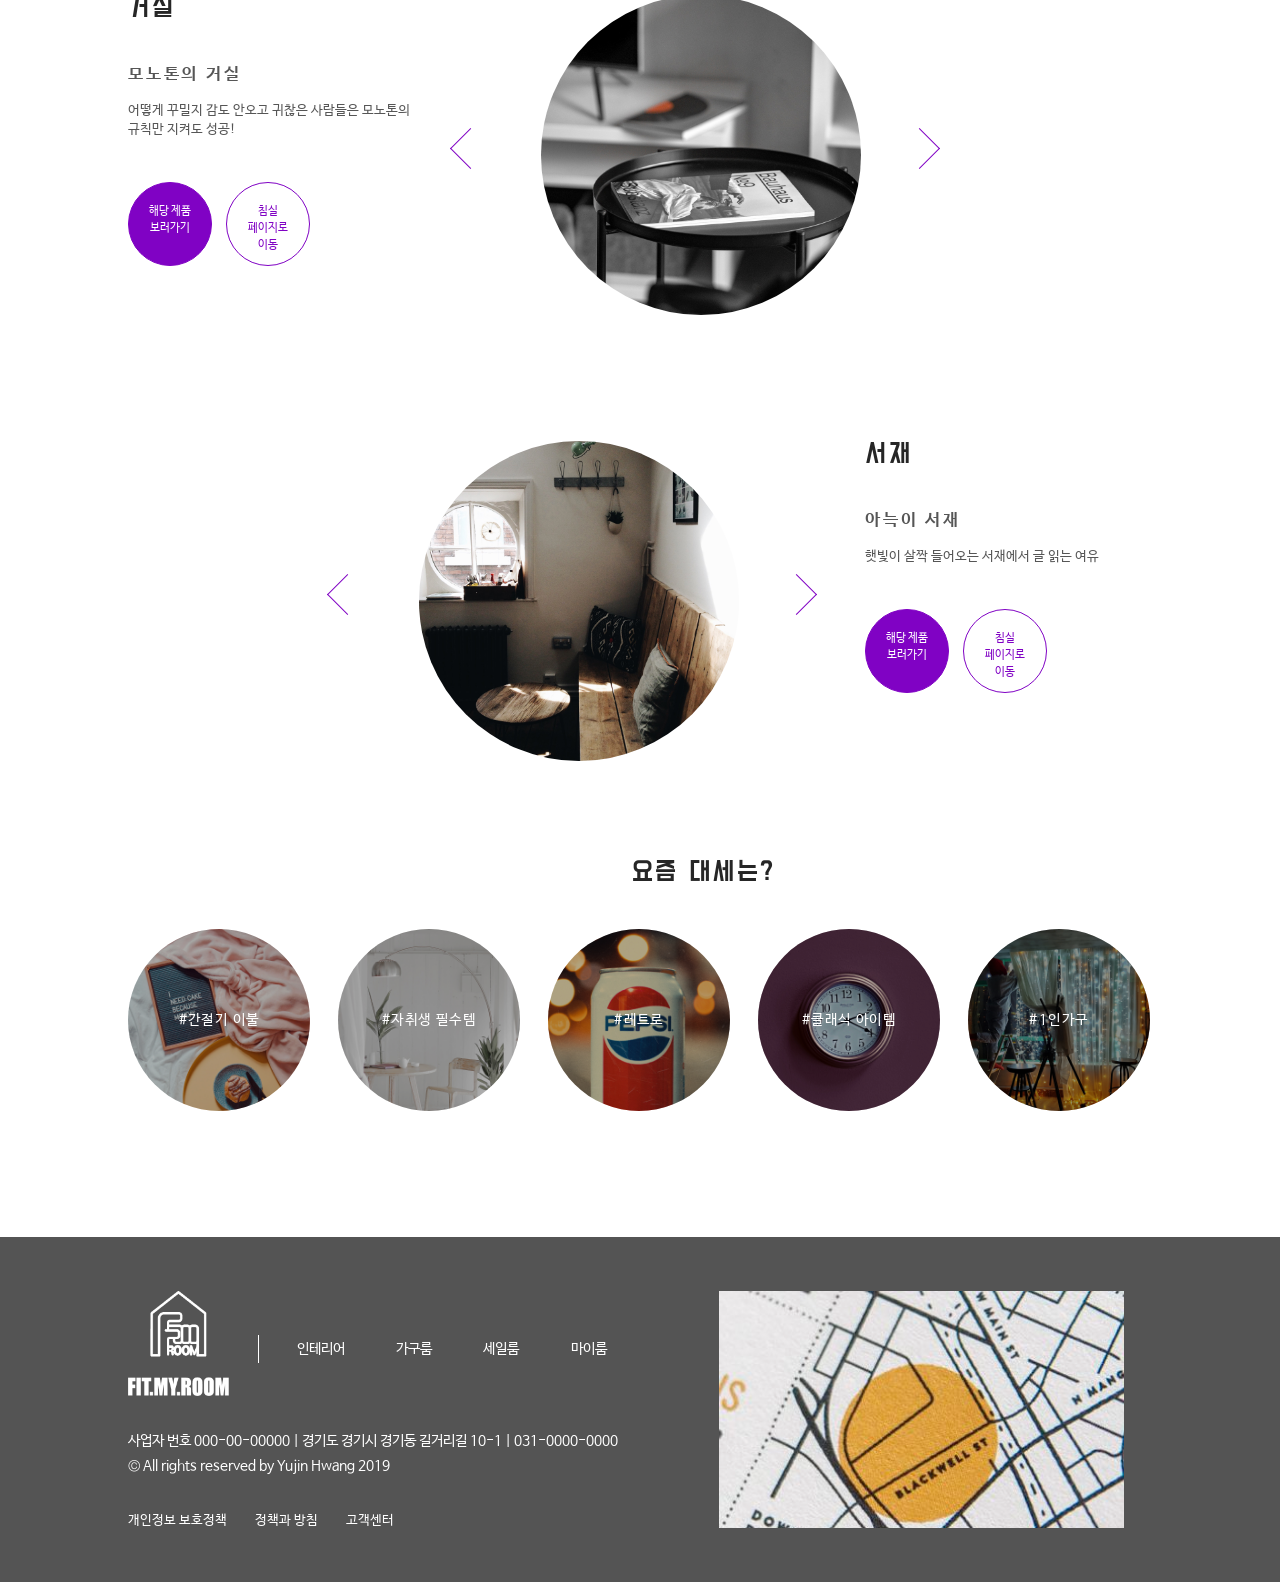
==== commit cfb170c2: "190420" ====
--- a/furniture/index.html
+++ b/furniture/index.html
@@ -518,7 +518,7 @@
 							<p>#레트로</p>
 						</div>
 						<div class="all-ad__tab">
-							<img src="images/ad-06.jpg" />
+							<img src="images/ad-07.jpg" />
 							<p>#클래식 아이템</p>
 						</div>
 						<div class="all-ad__tab">
